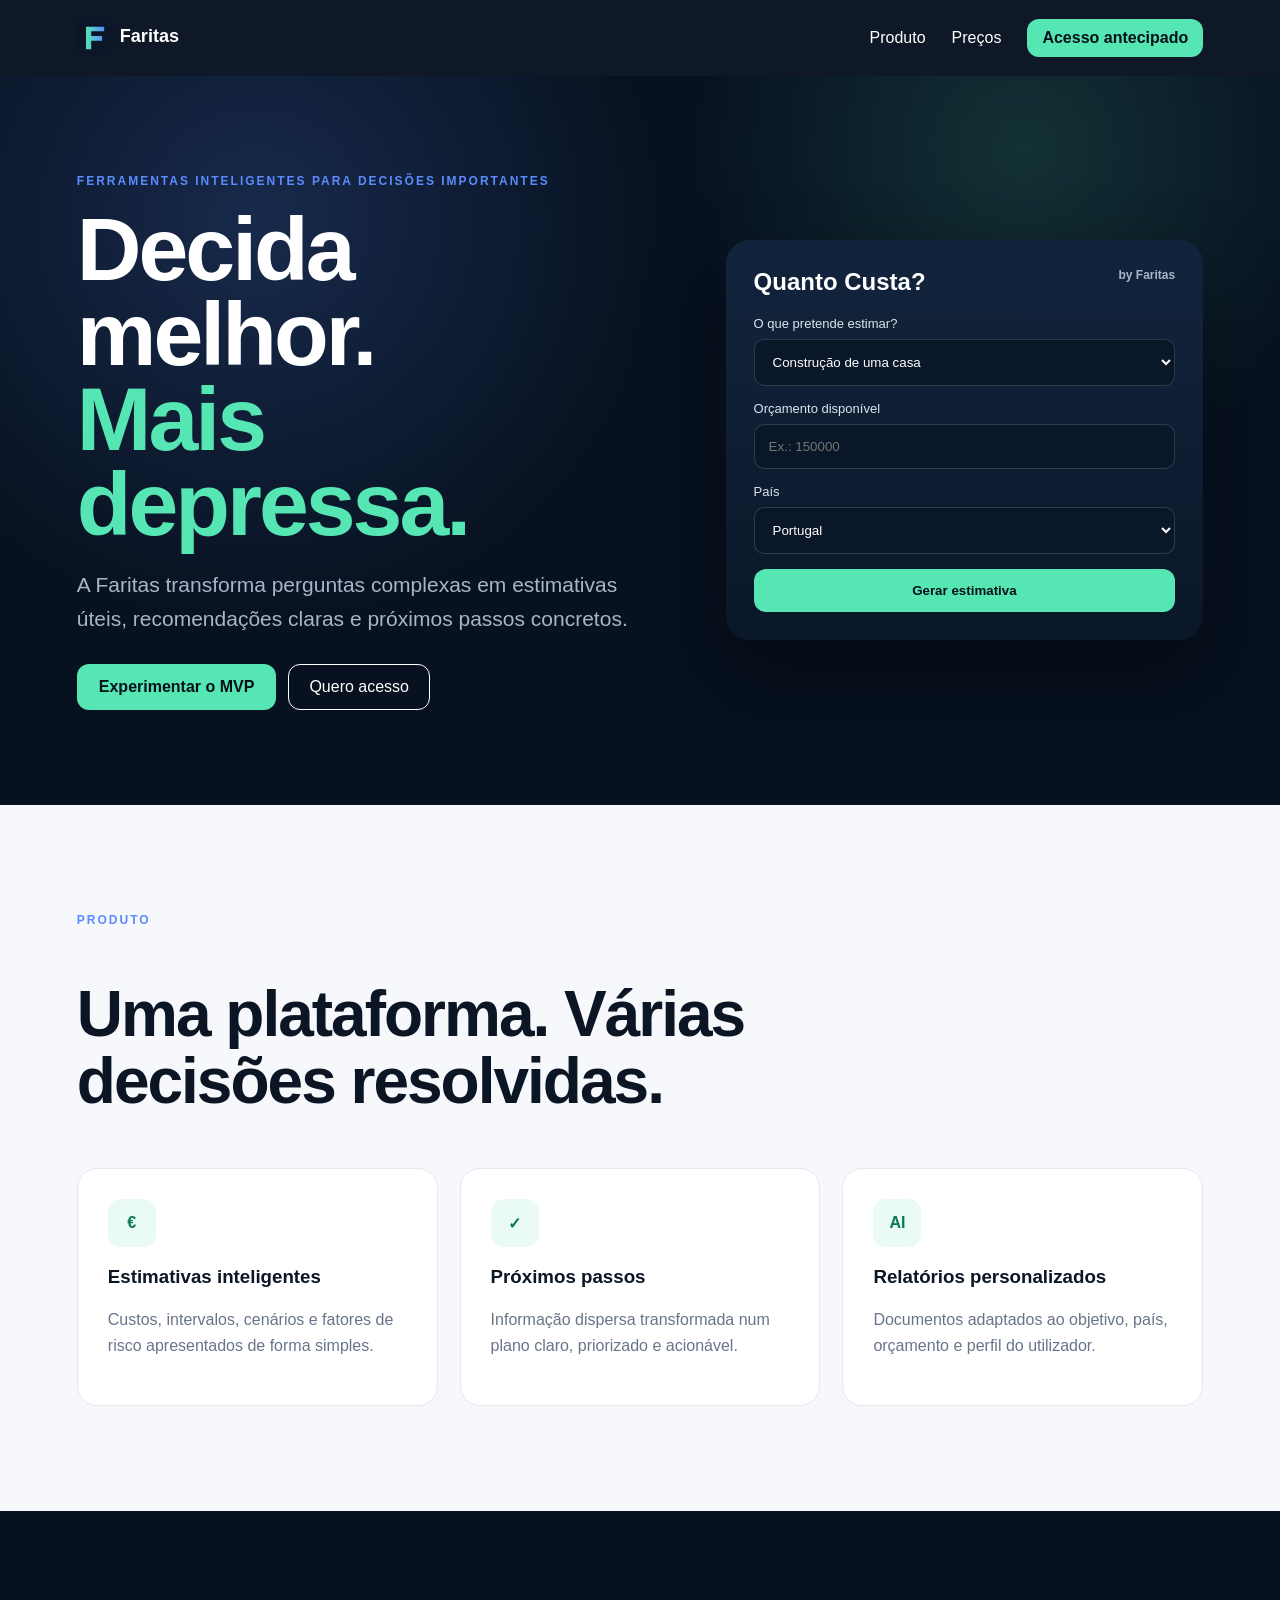
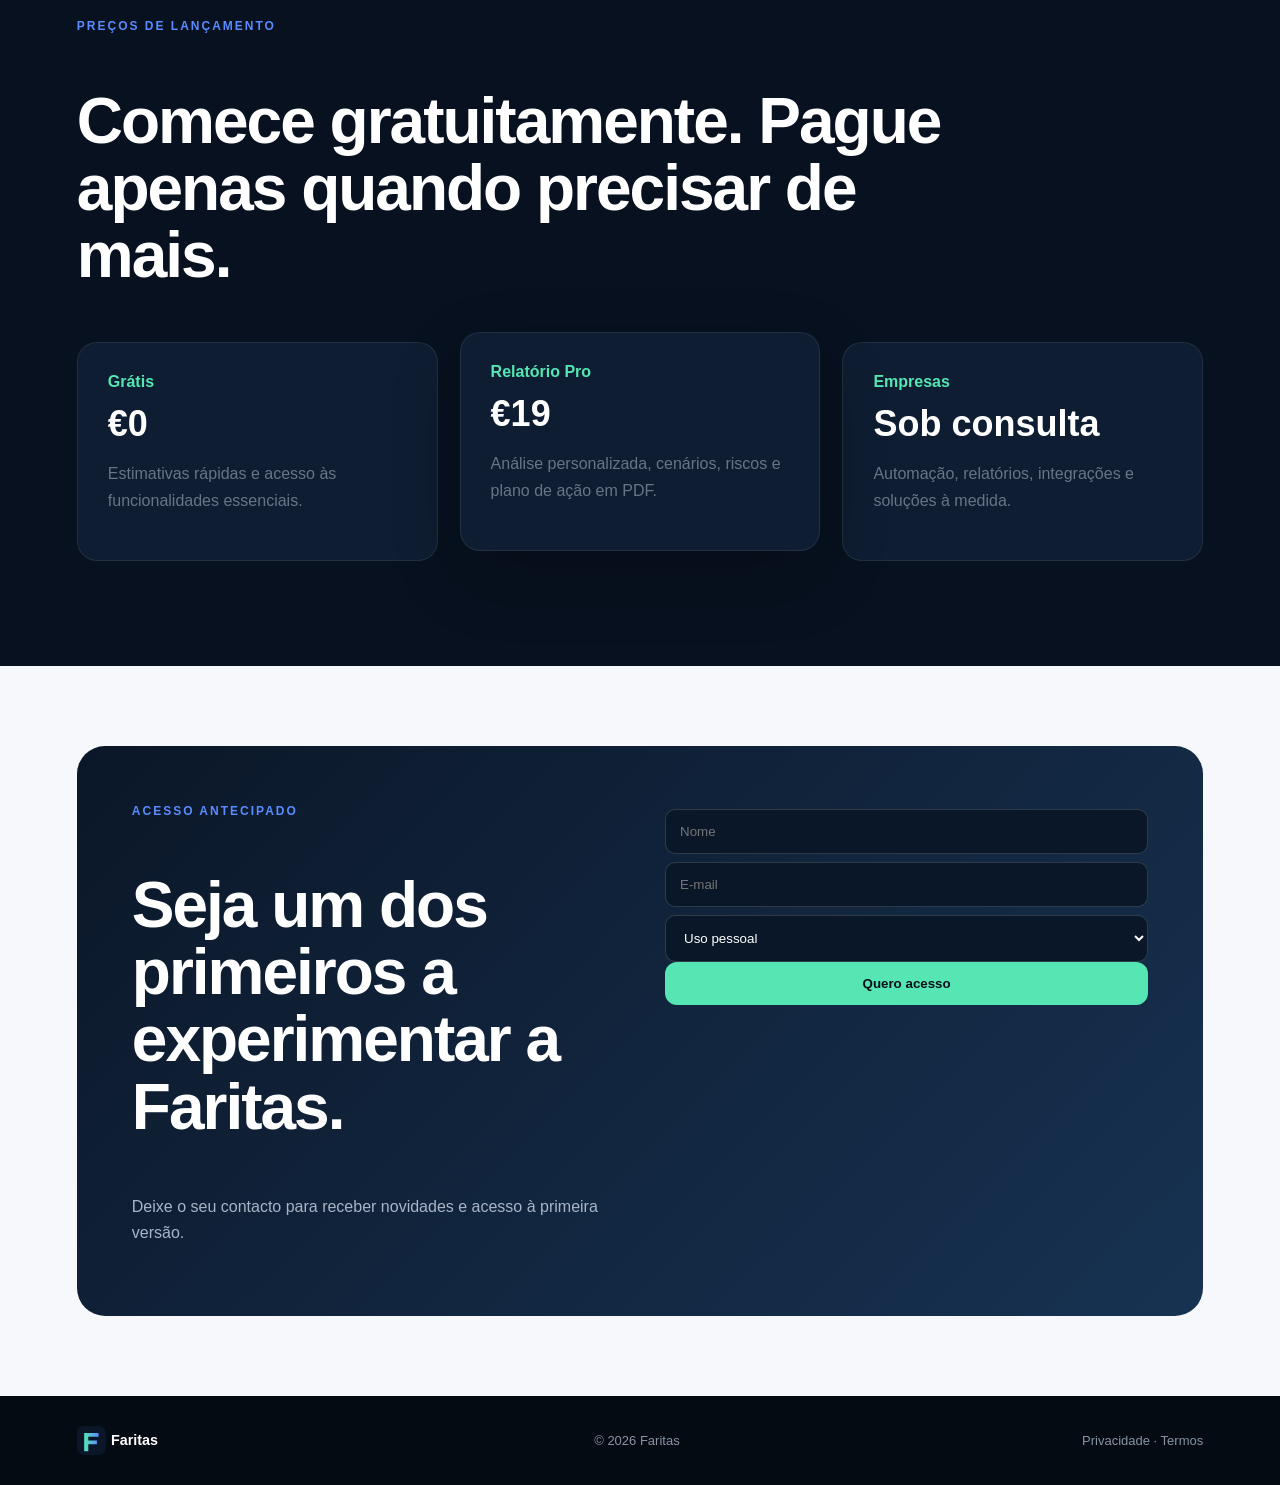
==== index.html @ 533950ec "Add files via upload" ====
<!DOCTYPE html>
<html lang="pt-PT">
<head>
<meta charset="UTF-8">
<meta name="viewport" content="width=device-width, initial-scale=1.0">
<title>Faritas — Inteligência para decisões melhores</title>
<meta name="description" content="A Faritas cria ferramentas inteligentes para ajudar pessoas e empresas a decidir melhor.">
<link rel="icon" href="favicon.svg" type="image/svg+xml">
<link rel="stylesheet" href="styles.css">
</head>
<body>
<header class="nav">
  <a href="#top"><img src="logo.svg" alt="Faritas" class="logo"></a>
  <nav><a href="#produto">Produto</a><a href="#precos">Preços</a><a class="btn small" href="#acesso">Acesso antecipado</a></nav>
</header>
<main id="top">
<section class="hero">
  <div>
    <span class="eyebrow">Ferramentas inteligentes para decisões importantes</span>
    <h1>Decida melhor.<br><em>Mais depressa.</em></h1>
    <p>A Faritas transforma perguntas complexas em estimativas úteis, recomendações claras e próximos passos concretos.</p>
    <div class="actions"><a class="btn" href="#simulador">Experimentar o MVP</a><a class="ghost" href="#acesso">Quero acesso</a></div>
  </div>
  <div class="card" id="simulador">
    <h2>Quanto Custa? <small>by Faritas</small></h2>
    <form id="estimateForm">
      <label>O que pretende estimar?
        <select id="category"><option value="casa">Construção de uma casa</option><option value="empresa">Lançamento de um negócio</option><option value="carro">Compra de um automóvel</option><option value="mudanca">Mudança para outro país</option></select>
      </label>
      <label>Orçamento disponível
        <input id="budget" type="number" min="0" step="100" placeholder="Ex.: 150000" required>
      </label>
      <label>País
        <select id="country"><option value="PT">Portugal</option><option value="AO">Angola</option><option value="BR">Brasil</option></select>
      </label>
      <button class="btn full" type="submit">Gerar estimativa</button>
    </form>
    <div id="result" class="result hidden"></div>
  </div>
</section>

<section id="produto" class="section">
  <span class="eyebrow">Produto</span>
  <h2>Uma plataforma. Várias decisões resolvidas.</h2>
  <div class="grid">
    <article><b>€</b><h3>Estimativas inteligentes</h3><p>Custos, intervalos, cenários e fatores de risco apresentados de forma simples.</p></article>
    <article><b>✓</b><h3>Próximos passos</h3><p>Informação dispersa transformada num plano claro, priorizado e acionável.</p></article>
    <article><b>AI</b><h3>Relatórios personalizados</h3><p>Documentos adaptados ao objetivo, país, orçamento e perfil do utilizador.</p></article>
  </div>
</section>

<section id="precos" class="section dark">
  <span class="eyebrow">Preços de lançamento</span>
  <h2>Comece gratuitamente. Pague apenas quando precisar de mais.</h2>
  <div class="grid pricing">
    <article><span>Grátis</span><h3>€0</h3><p>Estimativas rápidas e acesso às funcionalidades essenciais.</p></article>
    <article class="featured"><span>Relatório Pro</span><h3>€19</h3><p>Análise personalizada, cenários, riscos e plano de ação em PDF.</p></article>
    <article><span>Empresas</span><h3>Sob consulta</h3><p>Automação, relatórios, integrações e soluções à medida.</p></article>
  </div>
</section>

<section id="acesso" class="cta">
  <div><span class="eyebrow">Acesso antecipado</span><h2>Seja um dos primeiros a experimentar a Faritas.</h2><p>Deixe o seu contacto para receber novidades e acesso à primeira versão.</p></div>
  <form id="leadForm">
    <input id="name" type="text" placeholder="Nome" required>
    <input id="email" type="email" placeholder="E-mail" required>
    <select id="interest"><option value="pessoal">Uso pessoal</option><option value="empresa">Empresa</option><option value="parceria">Parceria</option></select>
    <button class="btn full" type="submit">Quero acesso</button>
    <small id="leadMessage"></small>
  </form>
</section>
</main>
<footer><img src="logo.svg" alt="Faritas"><span>© 2026 Faritas</span><div><a href="privacidade.html">Privacidade</a> · <a href="termos.html">Termos</a></div></footer>
<script src="app.js"></script>
</body>
</html>
---- styles.css ----
:root{--bg:#07111f;--card:#102036;--text:#f7f9fc;--muted:#a9b5c7;--accent:#55e6b4;--blue:#5a8cff}
*{box-sizing:border-box}html{scroll-behavior:smooth}body{margin:0;font-family:Arial,Helvetica,sans-serif;background:#f6f8fb;color:#0b1524}a{text-decoration:none;color:inherit}
.nav{height:76px;padding:0 6vw;display:flex;align-items:center;justify-content:space-between;background:rgba(7,17,31,.97);position:sticky;top:0;z-index:10}.logo{width:145px}.nav nav{display:flex;gap:26px;align-items:center;color:white}
.btn{display:inline-flex;justify-content:center;align-items:center;background:var(--accent);color:#061018;padding:14px 22px;border-radius:12px;font-weight:700;border:0;cursor:pointer}.small{padding:10px 15px}.full{width:100%}.ghost{display:inline-flex;padding:13px 20px;border:1px solid #fff;border-radius:12px}.actions{display:flex;gap:12px;margin-top:28px}
.hero{min-height:700px;padding:95px 6vw;background:radial-gradient(circle at 20% 20%,rgba(90,140,255,.2),transparent 35%),radial-gradient(circle at 80% 10%,rgba(85,230,180,.15),transparent 28%),var(--bg);color:white;display:grid;grid-template-columns:1.1fr .9fr;gap:65px;align-items:center}.hero h1{font-size:clamp(52px,7vw,92px);line-height:.95;margin:18px 0;letter-spacing:-3px}.hero h1 em{font-style:normal;color:var(--accent)}.hero p{font-size:21px;line-height:1.6;color:var(--muted);max-width:670px}.eyebrow{text-transform:uppercase;letter-spacing:2px;color:var(--blue);font-size:12px;font-weight:700}
.card{background:linear-gradient(180deg,#12243d,#0a1728);padding:28px;border-radius:24px;box-shadow:0 35px 80px rgba(0,0,0,.35)}.card h2{margin-top:0}.card small{float:right;color:var(--muted);font-size:12px}label{display:block;margin:15px 0;color:#dce5ef;font-size:13px}input,select{width:100%;margin-top:8px;padding:14px;border:1px solid rgba(255,255,255,.15);border-radius:10px;background:#0a1728;color:white}.result{margin-top:16px;padding:16px;border:1px solid rgba(85,230,180,.35);background:rgba(85,230,180,.08);border-radius:12px}.hidden{display:none}
.section{padding:105px 6vw}.section>h2,.cta h2{font-size:clamp(40px,5vw,65px);line-height:1.05;letter-spacing:-2px;max-width:900px}.grid{display:grid;grid-template-columns:repeat(3,1fr);gap:22px;margin-top:45px}.grid article{background:white;padding:30px;border-radius:20px;border:1px solid #e4e9f0}.grid article b{display:grid;place-items:center;width:48px;height:48px;border-radius:13px;background:#eafaf4;color:#08775a}.grid p{color:#687589;line-height:1.65}.dark{background:var(--bg);color:white}.dark .grid article{background:#0e1d31;border-color:rgba(255,255,255,.08)}.pricing article span{color:var(--accent);font-weight:700}.pricing h3{font-size:36px;margin:12px 0}.featured{transform:translateY(-10px);box-shadow:0 25px 70px rgba(0,0,0,.2)}
.cta{margin:80px 6vw;padding:55px;border-radius:28px;background:linear-gradient(135deg,#0b1728,#173252);color:white;display:grid;grid-template-columns:1fr 1fr;gap:50px}.cta p{color:var(--muted);line-height:1.6}.cta form small{display:block;margin-top:10px;color:var(--accent)}
footer{padding:30px 6vw;background:#050b13;color:#8794a6;display:flex;justify-content:space-between;align-items:center;font-size:13px}footer img{width:115px}
@media(max-width:850px){.nav nav a:not(.btn){display:none}.hero,.cta,.grid{grid-template-columns:1fr}.hero{padding-top:65px}.hero h1{letter-spacing:-2px}.featured{transform:none}.cta{padding:32px}footer{flex-direction:column}}
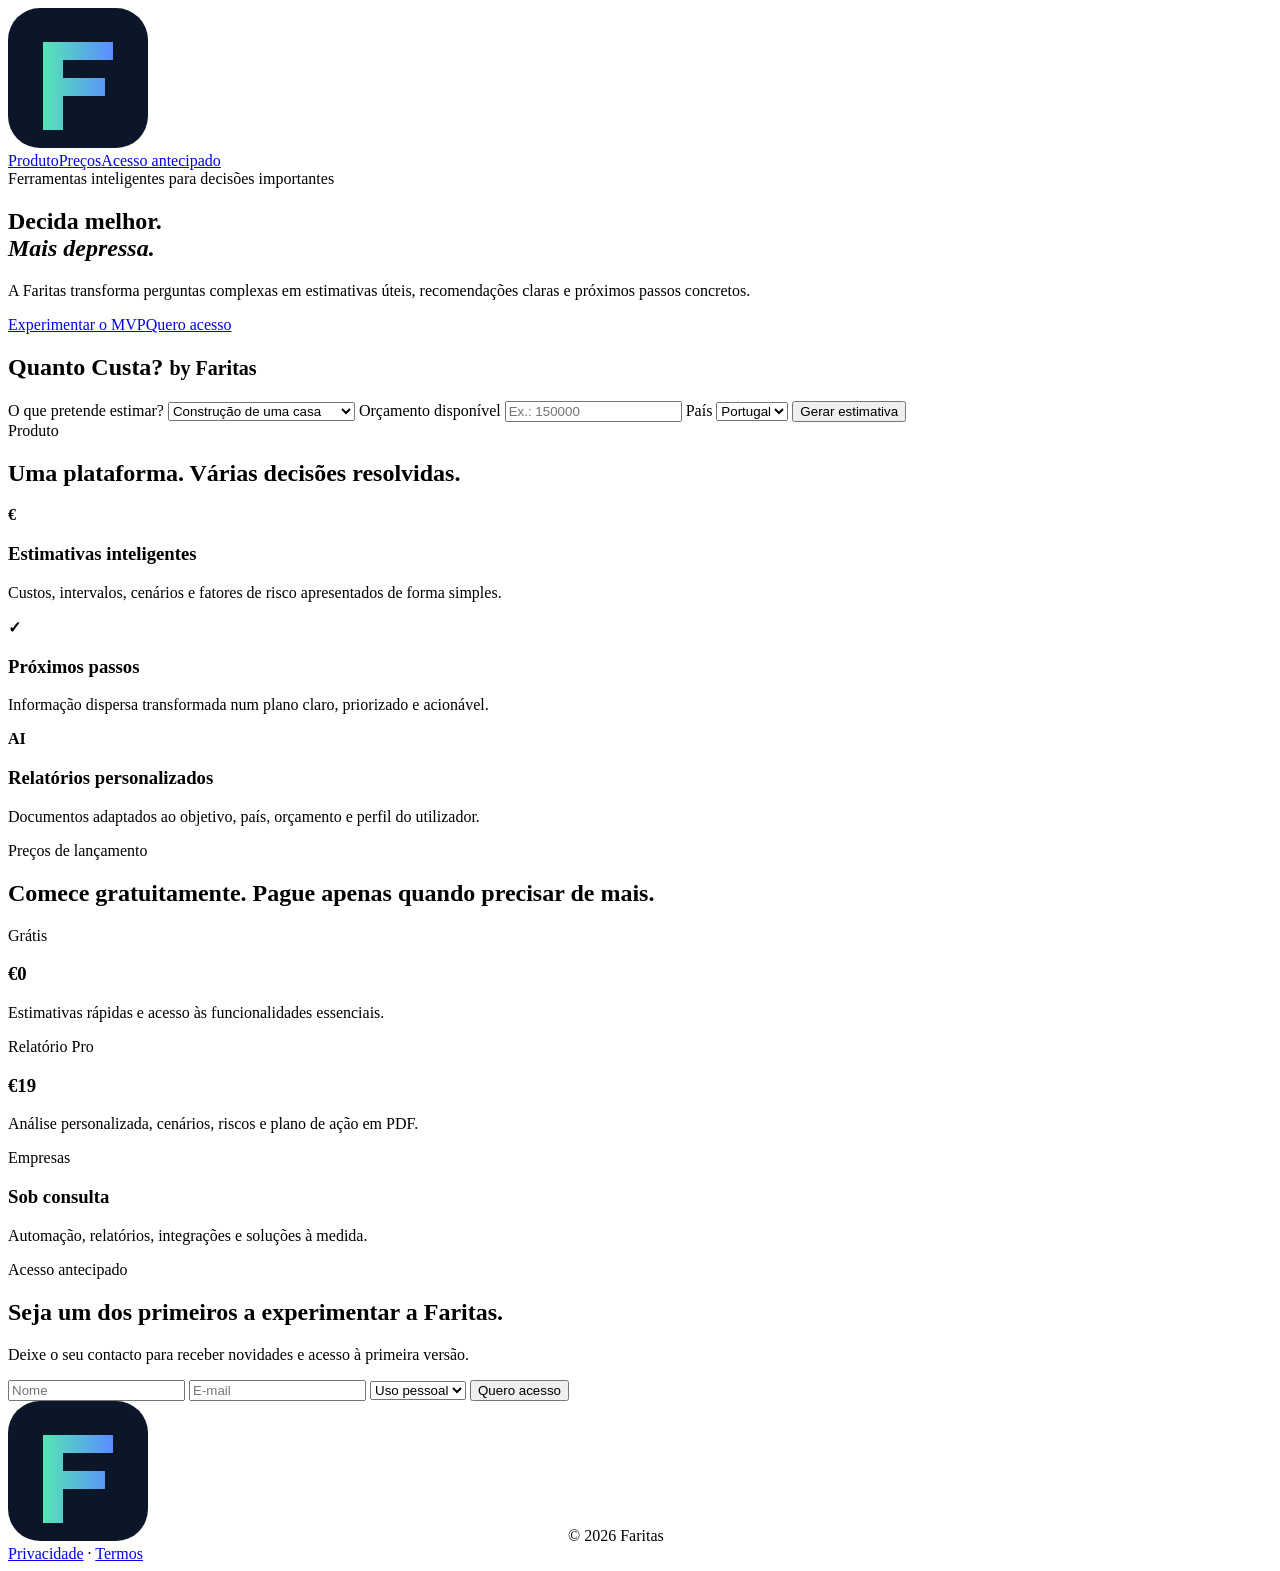
==== commit e9e9aca0: "Update stylesheet link from styles.css to estilos.css" ====
--- a/index.html
+++ b/index.html
@@ -6,7 +6,7 @@
 <title>Faritas — Inteligência para decisões melhores</title>
 <meta name="description" content="A Faritas cria ferramentas inteligentes para ajudar pessoas e empresas a decidir melhor.">
 <link rel="icon" href="favicon.svg" type="image/svg+xml">
-<link rel="stylesheet" href="styles.css">
+<link rel="stylesheet" href="estilos.css">
 </head>
 <body>
 <header class="nav">
@@ -73,4 +73,4 @@
 <footer><img src="logo.svg" alt="Faritas"><span>© 2026 Faritas</span><div><a href="privacidade.html">Privacidade</a> · <a href="termos.html">Termos</a></div></footer>
 <script src="app.js"></script>
 </body>
-</html>+</html>
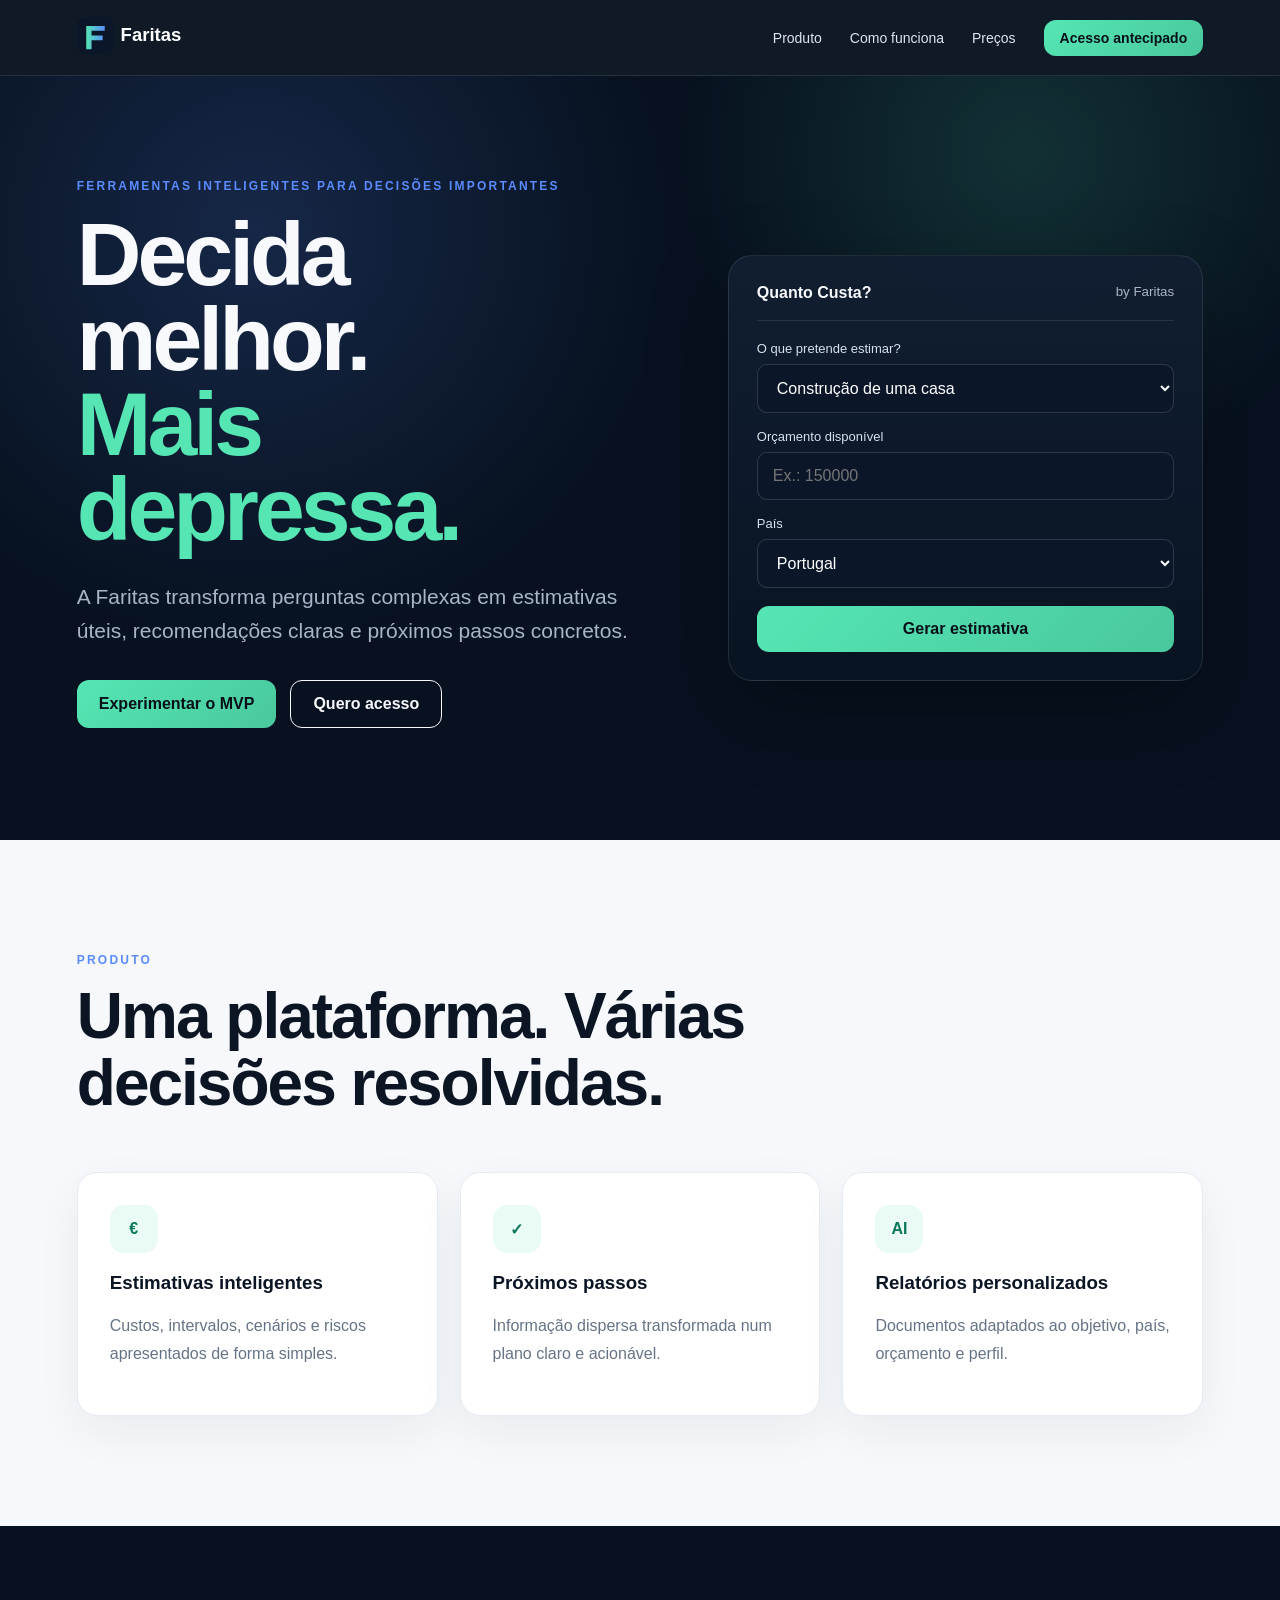
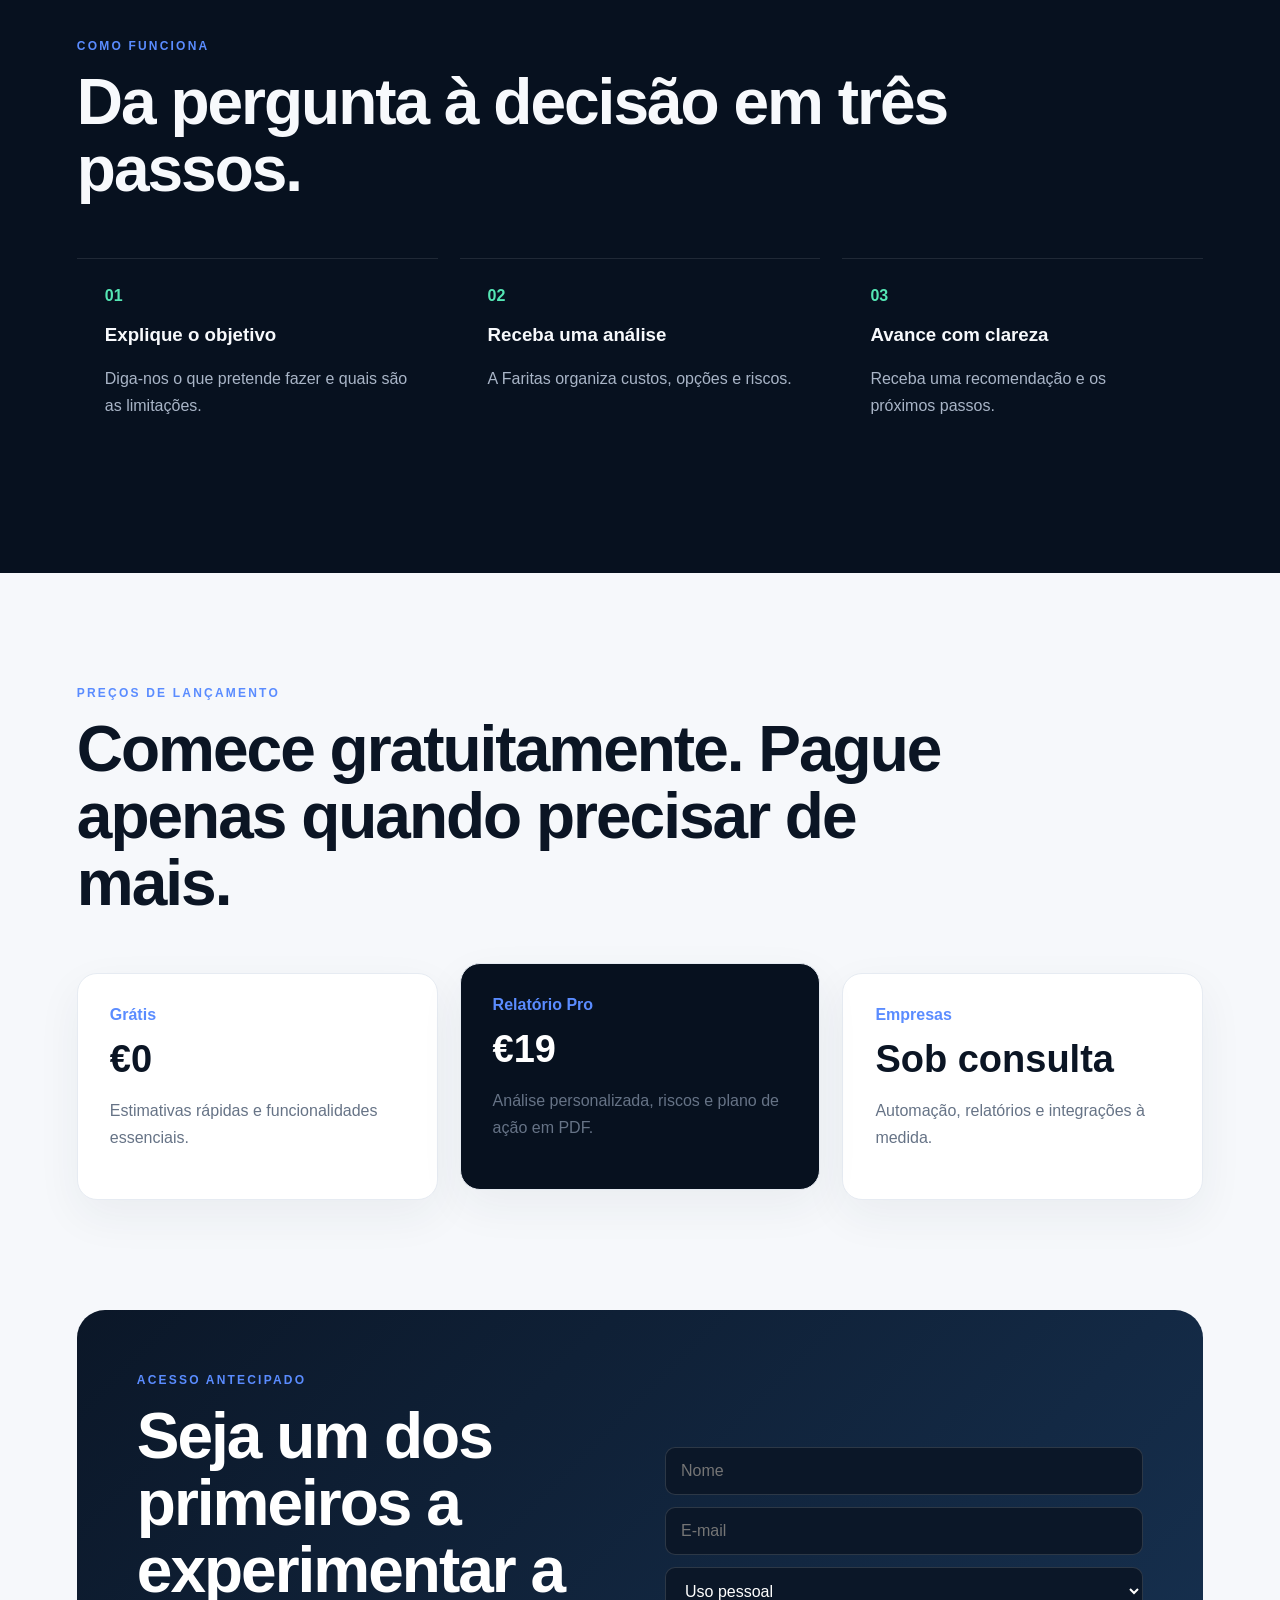
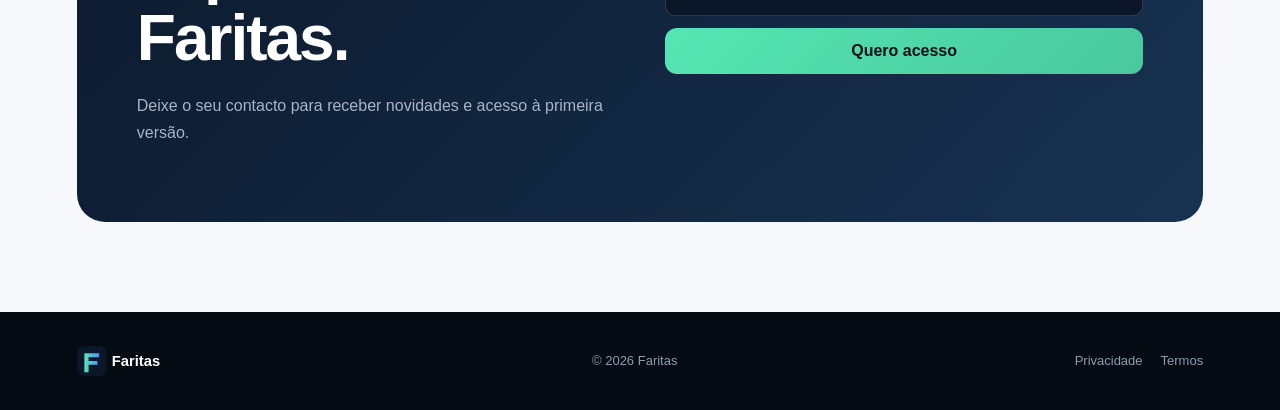
==== commit 5d53142b: "Add files via upload" ====
--- a/index.html
+++ b/index.html
@@ -1,76 +1,95 @@
 <!DOCTYPE html>
 <html lang="pt-PT">
 <head>
-<meta charset="UTF-8">
-<meta name="viewport" content="width=device-width, initial-scale=1.0">
-<title>Faritas — Inteligência para decisões melhores</title>
-<meta name="description" content="A Faritas cria ferramentas inteligentes para ajudar pessoas e empresas a decidir melhor.">
-<link rel="icon" href="favicon.svg" type="image/svg+xml">
-<link rel="stylesheet" href="estilos.css">
+  <meta charset="UTF-8">
+  <meta name="viewport" content="width=device-width, initial-scale=1.0">
+  <title>Faritas — Inteligência para decisões melhores</title>
+  <meta name="description" content="A Faritas cria ferramentas inteligentes para ajudar pessoas e empresas a decidir melhor.">
+  <link rel="icon" href="favicon.svg" type="image/svg+xml">
+  <link rel="stylesheet" href="styles.css">
 </head>
 <body>
-<header class="nav">
-  <a href="#top"><img src="logo.svg" alt="Faritas" class="logo"></a>
-  <nav><a href="#produto">Produto</a><a href="#precos">Preços</a><a class="btn small" href="#acesso">Acesso antecipado</a></nav>
-</header>
-<main id="top">
-<section class="hero">
-  <div>
-    <span class="eyebrow">Ferramentas inteligentes para decisões importantes</span>
-    <h1>Decida melhor.<br><em>Mais depressa.</em></h1>
-    <p>A Faritas transforma perguntas complexas em estimativas úteis, recomendações claras e próximos passos concretos.</p>
-    <div class="actions"><a class="btn" href="#simulador">Experimentar o MVP</a><a class="ghost" href="#acesso">Quero acesso</a></div>
-  </div>
-  <div class="card" id="simulador">
-    <h2>Quanto Custa? <small>by Faritas</small></h2>
-    <form id="estimateForm">
-      <label>O que pretende estimar?
-        <select id="category"><option value="casa">Construção de uma casa</option><option value="empresa">Lançamento de um negócio</option><option value="carro">Compra de um automóvel</option><option value="mudanca">Mudança para outro país</option></select>
-      </label>
-      <label>Orçamento disponível
-        <input id="budget" type="number" min="0" step="100" placeholder="Ex.: 150000" required>
-      </label>
-      <label>País
-        <select id="country"><option value="PT">Portugal</option><option value="AO">Angola</option><option value="BR">Brasil</option></select>
-      </label>
-      <button class="btn full" type="submit">Gerar estimativa</button>
-    </form>
-    <div id="result" class="result hidden"></div>
-  </div>
-</section>
-
-<section id="produto" class="section">
-  <span class="eyebrow">Produto</span>
-  <h2>Uma plataforma. Várias decisões resolvidas.</h2>
-  <div class="grid">
-    <article><b>€</b><h3>Estimativas inteligentes</h3><p>Custos, intervalos, cenários e fatores de risco apresentados de forma simples.</p></article>
-    <article><b>✓</b><h3>Próximos passos</h3><p>Informação dispersa transformada num plano claro, priorizado e acionável.</p></article>
-    <article><b>AI</b><h3>Relatórios personalizados</h3><p>Documentos adaptados ao objetivo, país, orçamento e perfil do utilizador.</p></article>
-  </div>
-</section>
-
-<section id="precos" class="section dark">
-  <span class="eyebrow">Preços de lançamento</span>
-  <h2>Comece gratuitamente. Pague apenas quando precisar de mais.</h2>
-  <div class="grid pricing">
-    <article><span>Grátis</span><h3>€0</h3><p>Estimativas rápidas e acesso às funcionalidades essenciais.</p></article>
-    <article class="featured"><span>Relatório Pro</span><h3>€19</h3><p>Análise personalizada, cenários, riscos e plano de ação em PDF.</p></article>
-    <article><span>Empresas</span><h3>Sob consulta</h3><p>Automação, relatórios, integrações e soluções à medida.</p></article>
-  </div>
-</section>
-
-<section id="acesso" class="cta">
-  <div><span class="eyebrow">Acesso antecipado</span><h2>Seja um dos primeiros a experimentar a Faritas.</h2><p>Deixe o seu contacto para receber novidades e acesso à primeira versão.</p></div>
-  <form id="leadForm">
-    <input id="name" type="text" placeholder="Nome" required>
-    <input id="email" type="email" placeholder="E-mail" required>
-    <select id="interest"><option value="pessoal">Uso pessoal</option><option value="empresa">Empresa</option><option value="parceria">Parceria</option></select>
-    <button class="btn full" type="submit">Quero acesso</button>
-    <small id="leadMessage"></small>
-  </form>
-</section>
-</main>
-<footer><img src="logo.svg" alt="Faritas"><span>© 2026 Faritas</span><div><a href="privacidade.html">Privacidade</a> · <a href="termos.html">Termos</a></div></footer>
-<script src="app.js"></script>
+  <header class="site-header">
+    <a href="#inicio" class="brand"><img src="logo.svg" alt="Faritas"></a>
+    <nav class="main-nav">
+      <a href="#produto">Produto</a>
+      <a href="#como-funciona">Como funciona</a>
+      <a href="#precos">Preços</a>
+      <a href="#acesso" class="button button-small">Acesso antecipado</a>
+    </nav>
+  </header>
+  <main id="inicio">
+    <section class="hero">
+      <div class="hero-copy">
+        <span class="eyebrow">Ferramentas inteligentes para decisões importantes</span>
+        <h1>Decida melhor.<span>Mais depressa.</span></h1>
+        <p>A Faritas transforma perguntas complexas em estimativas úteis, recomendações claras e próximos passos concretos.</p>
+        <div class="hero-actions">
+          <a href="#simulador" class="button">Experimentar o MVP</a>
+          <a href="#acesso" class="button button-secondary">Quero acesso</a>
+        </div>
+      </div>
+      <div class="simulator-card" id="simulador">
+        <div class="card-heading"><strong>Quanto Custa?</strong><small>by Faritas</small></div>
+        <form id="estimateForm">
+          <label for="category">O que pretende estimar?</label>
+          <select id="category">
+            <option value="casa">Construção de uma casa</option>
+            <option value="empresa">Lançamento de um negócio</option>
+            <option value="carro">Compra de um automóvel</option>
+            <option value="mudanca">Mudança para outro país</option>
+          </select>
+          <label for="budget">Orçamento disponível</label>
+          <input id="budget" type="number" min="0" step="100" placeholder="Ex.: 150000" required>
+          <label for="country">País</label>
+          <select id="country"><option value="PT">Portugal</option><option value="AO">Angola</option><option value="BR">Brasil</option></select>
+          <button type="submit" class="button button-full">Gerar estimativa</button>
+        </form>
+        <div id="result" class="result hidden"></div>
+      </div>
+    </section>
+    <section class="section" id="produto">
+      <span class="eyebrow">Produto</span>
+      <h2>Uma plataforma. Várias decisões resolvidas.</h2>
+      <div class="feature-grid">
+        <article><div class="feature-icon">€</div><h3>Estimativas inteligentes</h3><p>Custos, intervalos, cenários e riscos apresentados de forma simples.</p></article>
+        <article><div class="feature-icon">✓</div><h3>Próximos passos</h3><p>Informação dispersa transformada num plano claro e acionável.</p></article>
+        <article><div class="feature-icon">AI</div><h3>Relatórios personalizados</h3><p>Documentos adaptados ao objetivo, país, orçamento e perfil.</p></article>
+      </div>
+    </section>
+    <section class="section section-dark" id="como-funciona">
+      <span class="eyebrow">Como funciona</span>
+      <h2>Da pergunta à decisão em três passos.</h2>
+      <div class="steps-grid">
+        <article><span>01</span><h3>Explique o objetivo</h3><p>Diga-nos o que pretende fazer e quais são as limitações.</p></article>
+        <article><span>02</span><h3>Receba uma análise</h3><p>A Faritas organiza custos, opções e riscos.</p></article>
+        <article><span>03</span><h3>Avance com clareza</h3><p>Receba uma recomendação e os próximos passos.</p></article>
+      </div>
+    </section>
+    <section class="section" id="precos">
+      <span class="eyebrow">Preços de lançamento</span>
+      <h2>Comece gratuitamente. Pague apenas quando precisar de mais.</h2>
+      <div class="pricing-grid">
+        <article><span>Grátis</span><h3>€0</h3><p>Estimativas rápidas e funcionalidades essenciais.</p></article>
+        <article class="featured"><span>Relatório Pro</span><h3>€19</h3><p>Análise personalizada, riscos e plano de ação em PDF.</p></article>
+        <article><span>Empresas</span><h3>Sob consulta</h3><p>Automação, relatórios e integrações à medida.</p></article>
+      </div>
+    </section>
+    <section class="access-section" id="acesso">
+      <div><span class="eyebrow">Acesso antecipado</span><h2>Seja um dos primeiros a experimentar a Faritas.</h2><p>Deixe o seu contacto para receber novidades e acesso à primeira versão.</p></div>
+      <form id="leadForm" class="lead-form">
+        <input id="name" type="text" placeholder="Nome" required>
+        <input id="email" type="email" placeholder="E-mail" required>
+        <select id="interest"><option value="pessoal">Uso pessoal</option><option value="empresa">Empresa</option><option value="parceria">Parceria</option></select>
+        <button type="submit" class="button button-full">Quero acesso</button>
+        <small id="leadMessage"></small>
+      </form>
+    </section>
+  </main>
+  <footer class="site-footer">
+    <img src="logo.svg" alt="Faritas"><span>© 2026 Faritas</span>
+    <div><a href="privacidade.html">Privacidade</a><a href="termos.html">Termos</a></div>
+  </footer>
+  <script src="app.js"></script>
 </body>
-</html>
+</html>
--- a/styles.css
+++ b/styles.css
@@ -0,0 +1,11 @@
+:root{--bg:#07111f;--text:#f7f9fc;--muted:#a9b5c7;--accent:#55e6b4;--blue:#5a8cff;--ink:#0b1524;--line:rgba(255,255,255,.1)}
+*{box-sizing:border-box}html{scroll-behavior:smooth}body{margin:0;font-family:Arial,Helvetica,sans-serif;background:#f6f8fb;color:var(--ink)}a{text-decoration:none;color:inherit}button,input,select{font:inherit}
+.site-header{position:sticky;top:0;z-index:20;min-height:76px;padding:0 6vw;display:flex;align-items:center;justify-content:space-between;background:rgba(7,17,31,.96);border-bottom:1px solid var(--line)}.brand img{width:148px}.main-nav{display:flex;align-items:center;gap:28px;color:#dce4ef;font-size:14px}
+.button{display:inline-flex;align-items:center;justify-content:center;padding:14px 22px;border:0;border-radius:12px;background:linear-gradient(135deg,var(--accent),#49c89d);color:#061018;font-weight:800;cursor:pointer}.button-small{padding:10px 16px}.button-secondary{background:transparent;color:inherit;border:1px solid currentColor}.button-full{width:100%}
+.hero{min-height:720px;padding:100px 6vw 80px;display:grid;grid-template-columns:1.1fr .9fr;gap:70px;align-items:center;background:radial-gradient(circle at 20% 20%,rgba(90,140,255,.18),transparent 35%),radial-gradient(circle at 80% 10%,rgba(85,230,180,.15),transparent 28%),var(--bg);color:var(--text)}.eyebrow{color:var(--blue);font-size:12px;font-weight:800;letter-spacing:2.2px;text-transform:uppercase}.hero h1{margin:18px 0 28px;font-size:clamp(56px,7vw,94px);line-height:.95;letter-spacing:-4px}.hero h1 span{display:block;color:var(--accent)}.hero-copy p{max-width:680px;color:var(--muted);font-size:21px;line-height:1.6}.hero-actions{display:flex;gap:14px;margin:32px 0}
+.simulator-card{padding:28px;border:1px solid var(--line);border-radius:24px;background:linear-gradient(180deg,rgba(17,31,50,.98),rgba(9,20,35,.98));box-shadow:0 28px 80px rgba(0,0,0,.28)}.card-heading{display:flex;justify-content:space-between;padding-bottom:18px;margin-bottom:20px;border-bottom:1px solid var(--line)}.card-heading small{color:var(--muted)}.simulator-card label{display:block;margin:16px 0 8px;color:#d7e0eb;font-size:13px}.simulator-card input,.simulator-card select,.lead-form input,.lead-form select{width:100%;padding:14px 15px;border:1px solid rgba(255,255,255,.14);border-radius:10px;background:#0b1728;color:white}.simulator-card .button{margin-top:18px}.result{margin-top:18px;padding:18px;border:1px solid rgba(85,230,180,.28);border-radius:14px;background:rgba(85,230,180,.08);color:white}.hidden{display:none}
+.section{padding:110px 6vw}.section h2,.access-section h2{margin:15px 0 55px;font-size:clamp(42px,5vw,68px);line-height:1.05;letter-spacing:-2px;max-width:900px}.feature-grid,.pricing-grid,.steps-grid{display:grid;grid-template-columns:repeat(3,1fr);gap:22px}.feature-grid article,.pricing-grid article{padding:32px;border:1px solid #e6ebf2;border-radius:20px;background:white;box-shadow:0 16px 45px rgba(31,47,70,.06)}.feature-icon{width:48px;height:48px;display:grid;place-items:center;border-radius:14px;background:#eafaf4;color:#08775a;font-weight:900}.feature-grid p,.pricing-grid p,.steps-grid p{color:#667386;line-height:1.7}
+.section-dark{background:var(--bg);color:var(--text)}.steps-grid article{padding:28px;border-top:1px solid var(--line)}.steps-grid span{color:var(--accent);font-weight:900}.section-dark .steps-grid p{color:var(--muted)}.pricing-grid article>span{color:var(--blue);font-weight:800}.pricing-grid h3{font-size:38px;margin:14px 0}.pricing-grid .featured{color:white;background:var(--bg);transform:translateY(-10px)}
+.access-section{margin:0 6vw 90px;padding:60px;display:grid;grid-template-columns:1fr 1fr;gap:50px;align-items:center;border-radius:28px;background:linear-gradient(135deg,#0b1728,#173252);color:white}.access-section h2{margin-bottom:20px}.access-section p{color:var(--muted);line-height:1.7}.lead-form{display:grid;gap:12px}.lead-form small{color:var(--accent)}
+.site-footer{padding:34px 6vw;display:flex;justify-content:space-between;align-items:center;gap:30px;background:#050b13;color:#8d9bb0;font-size:13px}.site-footer img{width:118px}.site-footer div{display:flex;gap:18px}
+@media(max-width:900px){.main-nav a:not(.button){display:none}.hero,.feature-grid,.pricing-grid,.steps-grid,.access-section{grid-template-columns:1fr}.hero{padding-top:70px}.hero h1{letter-spacing:-2px}.pricing-grid .featured{transform:none}.access-section{padding:34px}}@media(max-width:620px){.hero-actions{flex-direction:column}.site-footer{flex-direction:column;text-align:center}}
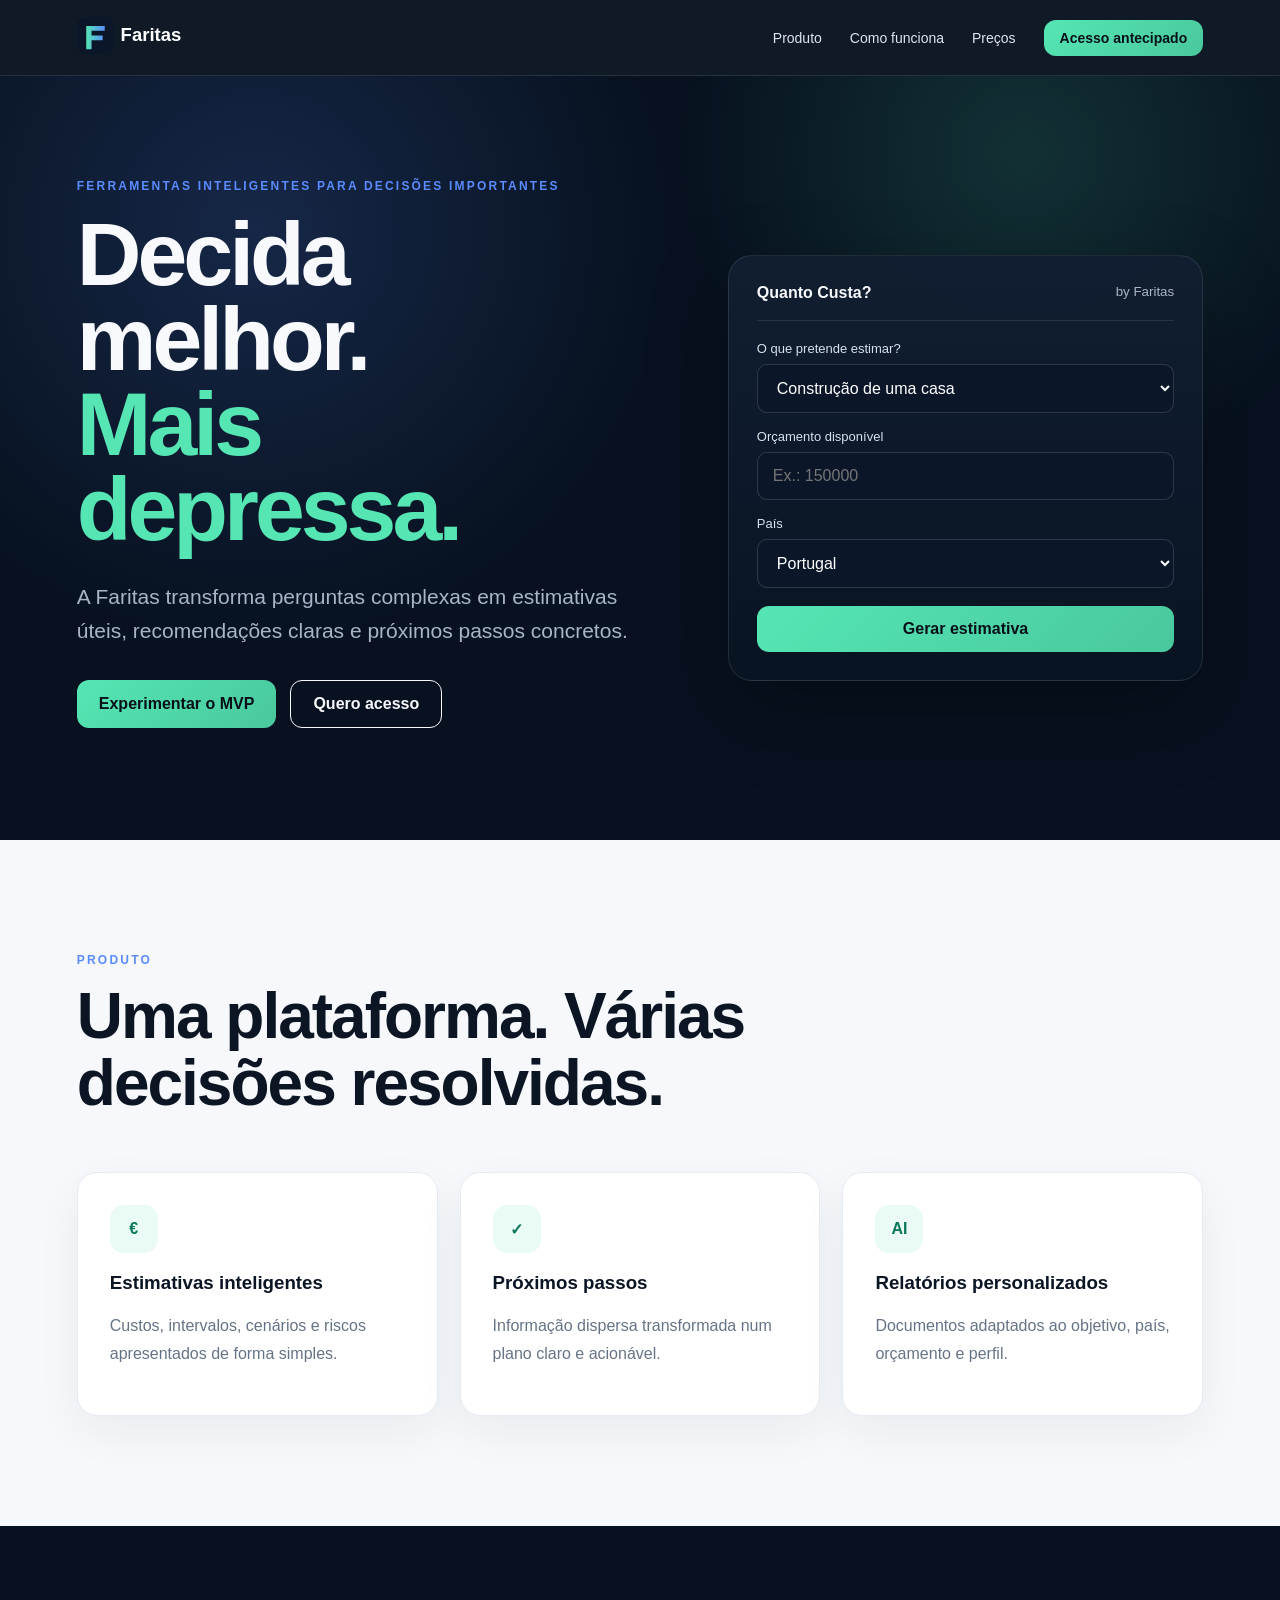
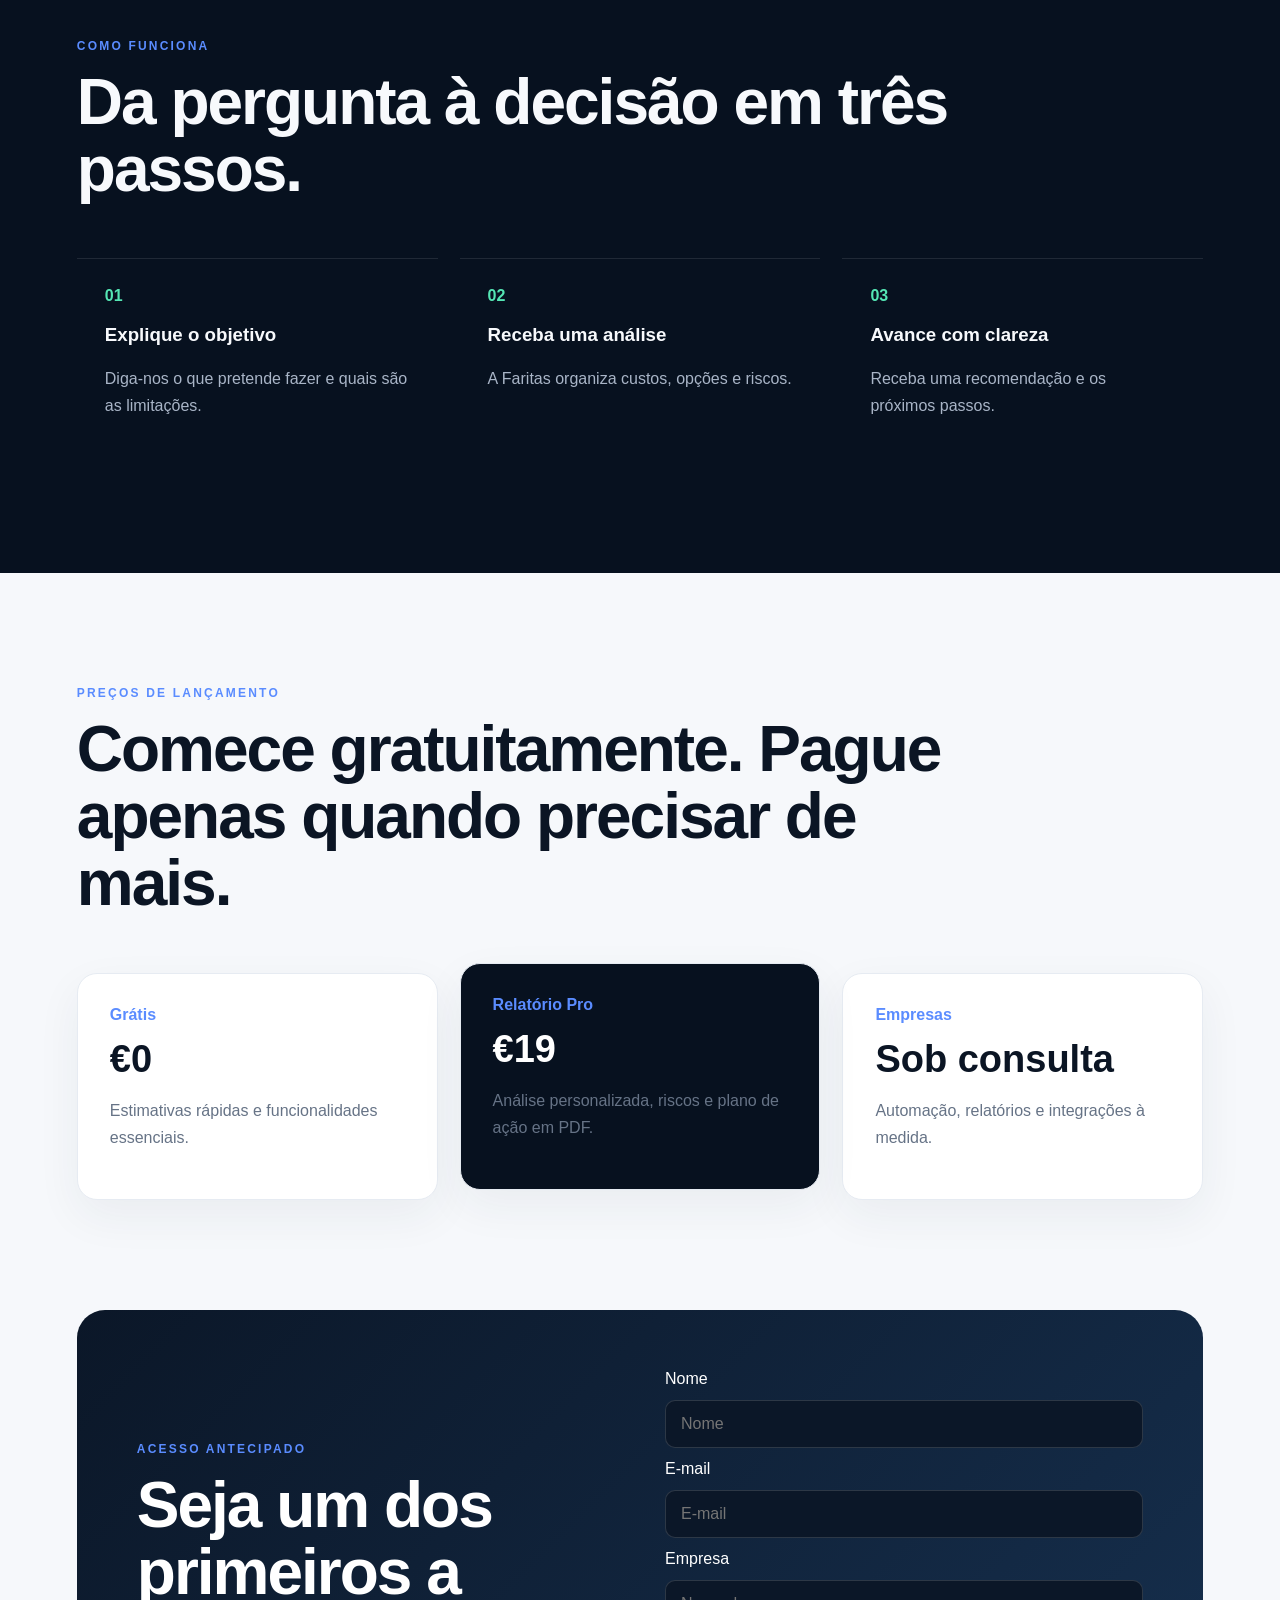
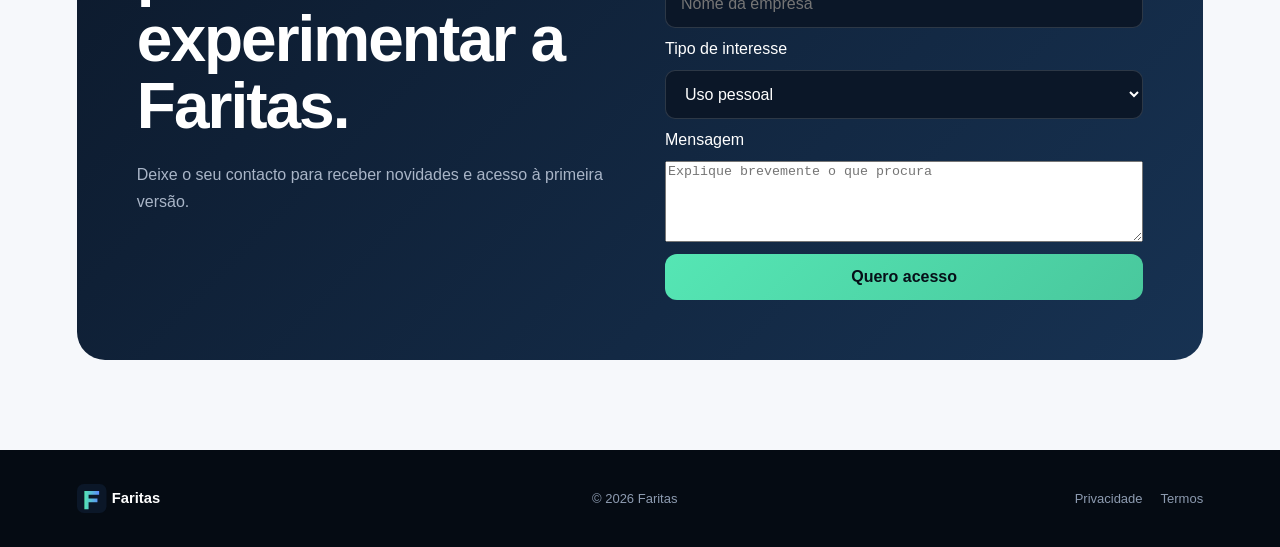
==== commit 1b6e9922: "Refactor HTML structure and improve formatting" ====
--- a/index.html
+++ b/index.html
@@ -2,94 +2,528 @@
 <html lang="pt-PT">
 <head>
   <meta charset="UTF-8">
-  <meta name="viewport" content="width=device-width, initial-scale=1.0">
+
+  <meta
+    name="viewport"
+    content="width=device-width, initial-scale=1.0"
+  >
+
   <title>Faritas — Inteligência para decisões melhores</title>
-  <meta name="description" content="A Faritas cria ferramentas inteligentes para ajudar pessoas e empresas a decidir melhor.">
-  <link rel="icon" href="favicon.svg" type="image/svg+xml">
-  <link rel="stylesheet" href="styles.css">
+
+  <meta
+    name="description"
+    content="A Faritas cria ferramentas inteligentes para ajudar pessoas e empresas a decidir melhor."
+  >
+
+  <link
+    rel="icon"
+    href="favicon.svg"
+    type="image/svg+xml"
+  >
+
+  <link
+    rel="stylesheet"
+    href="styles.css"
+  >
 </head>
+
 <body>
+
   <header class="site-header">
-    <a href="#inicio" class="brand"><img src="logo.svg" alt="Faritas"></a>
+
+    <a href="#inicio" class="brand">
+      <img src="logo.svg" alt="Faritas">
+    </a>
+
     <nav class="main-nav">
       <a href="#produto">Produto</a>
       <a href="#como-funciona">Como funciona</a>
       <a href="#precos">Preços</a>
-      <a href="#acesso" class="button button-small">Acesso antecipado</a>
+
+      <a
+        href="#acesso"
+        class="button button-small"
+      >
+        Acesso antecipado
+      </a>
     </nav>
+
   </header>
+
   <main id="inicio">
+
     <section class="hero">
+
       <div class="hero-copy">
-        <span class="eyebrow">Ferramentas inteligentes para decisões importantes</span>
-        <h1>Decida melhor.<span>Mais depressa.</span></h1>
-        <p>A Faritas transforma perguntas complexas em estimativas úteis, recomendações claras e próximos passos concretos.</p>
+
+        <span class="eyebrow">
+          Ferramentas inteligentes para decisões importantes
+        </span>
+
+        <h1>
+          Decida melhor.
+          <span>Mais depressa.</span>
+        </h1>
+
+        <p>
+          A Faritas transforma perguntas complexas em estimativas úteis,
+          recomendações claras e próximos passos concretos.
+        </p>
+
         <div class="hero-actions">
-          <a href="#simulador" class="button">Experimentar o MVP</a>
-          <a href="#acesso" class="button button-secondary">Quero acesso</a>
+
+          <a
+            href="#simulador"
+            class="button"
+          >
+            Experimentar o MVP
+          </a>
+
+          <a
+            href="#acesso"
+            class="button button-secondary"
+          >
+            Quero acesso
+          </a>
+
         </div>
+
       </div>
-      <div class="simulator-card" id="simulador">
-        <div class="card-heading"><strong>Quanto Custa?</strong><small>by Faritas</small></div>
+
+      <div
+        class="simulator-card"
+        id="simulador"
+      >
+
+        <div class="card-heading">
+          <strong>Quanto Custa?</strong>
+          <small>by Faritas</small>
+        </div>
+
         <form id="estimateForm">
-          <label for="category">O que pretende estimar?</label>
-          <select id="category">
-            <option value="casa">Construção de uma casa</option>
-            <option value="empresa">Lançamento de um negócio</option>
-            <option value="carro">Compra de um automóvel</option>
-            <option value="mudanca">Mudança para outro país</option>
+
+          <label for="category">
+            O que pretende estimar?
+          </label>
+
+          <select
+            id="category"
+            name="category"
+            required
+          >
+            <option value="casa">
+              Construção de uma casa
+            </option>
+
+            <option value="empresa">
+              Lançamento de um negócio
+            </option>
+
+            <option value="carro">
+              Compra de um automóvel
+            </option>
+
+            <option value="mudanca">
+              Mudança para outro país
+            </option>
           </select>
-          <label for="budget">Orçamento disponível</label>
-          <input id="budget" type="number" min="0" step="100" placeholder="Ex.: 150000" required>
-          <label for="country">País</label>
-          <select id="country"><option value="PT">Portugal</option><option value="AO">Angola</option><option value="BR">Brasil</option></select>
-          <button type="submit" class="button button-full">Gerar estimativa</button>
+
+          <label for="budget">
+            Orçamento disponível
+          </label>
+
+          <input
+            id="budget"
+            name="budget"
+            type="number"
+            min="0"
+            step="100"
+            placeholder="Ex.: 150000"
+            required
+          >
+
+          <label for="country">
+            País
+          </label>
+
+          <select
+            id="country"
+            name="country"
+            required
+          >
+            <option value="PT">
+              Portugal
+            </option>
+
+            <option value="AO">
+              Angola
+            </option>
+
+            <option value="BR">
+              Brasil
+            </option>
+          </select>
+
+          <button
+            type="submit"
+            class="button button-full"
+          >
+            Gerar estimativa
+          </button>
+
         </form>
-        <div id="result" class="result hidden"></div>
+
+        <div
+          id="result"
+          class="result hidden"
+        ></div>
+
       </div>
+
     </section>
-    <section class="section" id="produto">
-      <span class="eyebrow">Produto</span>
-      <h2>Uma plataforma. Várias decisões resolvidas.</h2>
+
+    <section
+      class="section"
+      id="produto"
+    >
+
+      <span class="eyebrow">
+        Produto
+      </span>
+
+      <h2>
+        Uma plataforma. Várias decisões resolvidas.
+      </h2>
+
       <div class="feature-grid">
-        <article><div class="feature-icon">€</div><h3>Estimativas inteligentes</h3><p>Custos, intervalos, cenários e riscos apresentados de forma simples.</p></article>
-        <article><div class="feature-icon">✓</div><h3>Próximos passos</h3><p>Informação dispersa transformada num plano claro e acionável.</p></article>
-        <article><div class="feature-icon">AI</div><h3>Relatórios personalizados</h3><p>Documentos adaptados ao objetivo, país, orçamento e perfil.</p></article>
+
+        <article>
+
+          <div class="feature-icon">
+            €
+          </div>
+
+          <h3>
+            Estimativas inteligentes
+          </h3>
+
+          <p>
+            Custos, intervalos, cenários e riscos apresentados
+            de forma simples.
+          </p>
+
+        </article>
+
+        <article>
+
+          <div class="feature-icon">
+            ✓
+          </div>
+
+          <h3>
+            Próximos passos
+          </h3>
+
+          <p>
+            Informação dispersa transformada num plano claro
+            e acionável.
+          </p>
+
+        </article>
+
+        <article>
+
+          <div class="feature-icon">
+            AI
+          </div>
+
+          <h3>
+            Relatórios personalizados
+          </h3>
+
+          <p>
+            Documentos adaptados ao objetivo, país, orçamento
+            e perfil.
+          </p>
+
+        </article>
+
       </div>
+
     </section>
-    <section class="section section-dark" id="como-funciona">
-      <span class="eyebrow">Como funciona</span>
-      <h2>Da pergunta à decisão em três passos.</h2>
+
+    <section
+      class="section section-dark"
+      id="como-funciona"
+    >
+
+      <span class="eyebrow">
+        Como funciona
+      </span>
+
+      <h2>
+        Da pergunta à decisão em três passos.
+      </h2>
+
       <div class="steps-grid">
-        <article><span>01</span><h3>Explique o objetivo</h3><p>Diga-nos o que pretende fazer e quais são as limitações.</p></article>
-        <article><span>02</span><h3>Receba uma análise</h3><p>A Faritas organiza custos, opções e riscos.</p></article>
-        <article><span>03</span><h3>Avance com clareza</h3><p>Receba uma recomendação e os próximos passos.</p></article>
+
+        <article>
+
+          <span>01</span>
+
+          <h3>
+            Explique o objetivo
+          </h3>
+
+          <p>
+            Diga-nos o que pretende fazer e quais são
+            as limitações.
+          </p>
+
+        </article>
+
+        <article>
+
+          <span>02</span>
+
+          <h3>
+            Receba uma análise
+          </h3>
+
+          <p>
+            A Faritas organiza custos, opções e riscos.
+          </p>
+
+        </article>
+
+        <article>
+
+          <span>03</span>
+
+          <h3>
+            Avance com clareza
+          </h3>
+
+          <p>
+            Receba uma recomendação e os próximos passos.
+          </p>
+
+        </article>
+
       </div>
+
     </section>
-    <section class="section" id="precos">
-      <span class="eyebrow">Preços de lançamento</span>
-      <h2>Comece gratuitamente. Pague apenas quando precisar de mais.</h2>
+
+    <section
+      class="section"
+      id="precos"
+    >
+
+      <span class="eyebrow">
+        Preços de lançamento
+      </span>
+
+      <h2>
+        Comece gratuitamente. Pague apenas quando precisar de mais.
+      </h2>
+
       <div class="pricing-grid">
-        <article><span>Grátis</span><h3>€0</h3><p>Estimativas rápidas e funcionalidades essenciais.</p></article>
-        <article class="featured"><span>Relatório Pro</span><h3>€19</h3><p>Análise personalizada, riscos e plano de ação em PDF.</p></article>
-        <article><span>Empresas</span><h3>Sob consulta</h3><p>Automação, relatórios e integrações à medida.</p></article>
+
+        <article>
+
+          <span>
+            Grátis
+          </span>
+
+          <h3>
+            €0
+          </h3>
+
+          <p>
+            Estimativas rápidas e funcionalidades essenciais.
+          </p>
+
+        </article>
+
+        <article class="featured">
+
+          <span>
+            Relatório Pro
+          </span>
+
+          <h3>
+            €19
+          </h3>
+
+          <p>
+            Análise personalizada, riscos e plano de ação em PDF.
+          </p>
+
+        </article>
+
+        <article>
+
+          <span>
+            Empresas
+          </span>
+
+          <h3>
+            Sob consulta
+          </h3>
+
+          <p>
+            Automação, relatórios e integrações à medida.
+          </p>
+
+        </article>
+
       </div>
+
     </section>
-    <section class="access-section" id="acesso">
-      <div><span class="eyebrow">Acesso antecipado</span><h2>Seja um dos primeiros a experimentar a Faritas.</h2><p>Deixe o seu contacto para receber novidades e acesso à primeira versão.</p></div>
-      <form id="leadForm" class="lead-form">
-        <input id="name" type="text" placeholder="Nome" required>
-        <input id="email" type="email" placeholder="E-mail" required>
-        <select id="interest"><option value="pessoal">Uso pessoal</option><option value="empresa">Empresa</option><option value="parceria">Parceria</option></select>
-        <button type="submit" class="button button-full">Quero acesso</button>
-        <small id="leadMessage"></small>
+
+    <section
+      class="access-section"
+      id="acesso"
+    >
+
+      <div>
+
+        <span class="eyebrow">
+          Acesso antecipado
+        </span>
+
+        <h2>
+          Seja um dos primeiros a experimentar a Faritas.
+        </h2>
+
+        <p>
+          Deixe o seu contacto para receber novidades
+          e acesso à primeira versão.
+        </p>
+
+      </div>
+
+      <form
+        id="leadForm"
+        class="lead-form"
+        action="https://formspree.io/f/mkodawvv"
+        method="POST"
+        accept-charset="UTF-8"
+      >
+
+        <input
+          type="hidden"
+          name="_subject"
+          value="Novo pedido de acesso através do site Faritas"
+        >
+
+        <label for="name">
+          Nome
+        </label>
+
+        <input
+          id="name"
+          name="nome"
+          type="text"
+          placeholder="Nome"
+          autocomplete="name"
+          required
+        >
+
+        <label for="email">
+          E-mail
+        </label>
+
+        <input
+          id="email"
+          name="email"
+          type="email"
+          placeholder="E-mail"
+          autocomplete="email"
+          required
+        >
+
+        <label for="company">
+          Empresa
+        </label>
+
+        <input
+          id="company"
+          name="empresa"
+          type="text"
+          placeholder="Nome da empresa"
+          autocomplete="organization"
+        >
+
+        <label for="interest">
+          Tipo de interesse
+        </label>
+
+        <select
+          id="interest"
+          name="interesse"
+          required
+        >
+          <option value="Uso pessoal">
+            Uso pessoal
+          </option>
+
+          <option value="Empresa">
+            Empresa
+          </option>
+
+          <option value="Parceria">
+            Parceria
+          </option>
+        </select>
+
+        <label for="message">
+          Mensagem
+        </label>
+
+        <textarea
+          id="message"
+          name="mensagem"
+          rows="5"
+          placeholder="Explique brevemente o que procura"
+        ></textarea>
+        <button
+          type="submit"
+          class="button button-full"
+        >
+          Quero acesso
+        </button>
+
       </form>
+
     </section>
+
   </main>
+
   <footer class="site-footer">
-    <img src="logo.svg" alt="Faritas"><span>© 2026 Faritas</span>
-    <div><a href="privacidade.html">Privacidade</a><a href="termos.html">Termos</a></div>
+
+    <img
+      src="logo.svg"
+      alt="Faritas"
+    >
+
+    <span>
+      © 2026 Faritas
+    </span>
+
+    <div>
+      <a href="privacidade.html">
+        Privacidade
+      </a>
+
+      <a href="termos.html">
+        Termos
+      </a>
+    </div>
+
   </footer>
+
   <script src="app.js"></script>
+
 </body>
-</html>+</html>
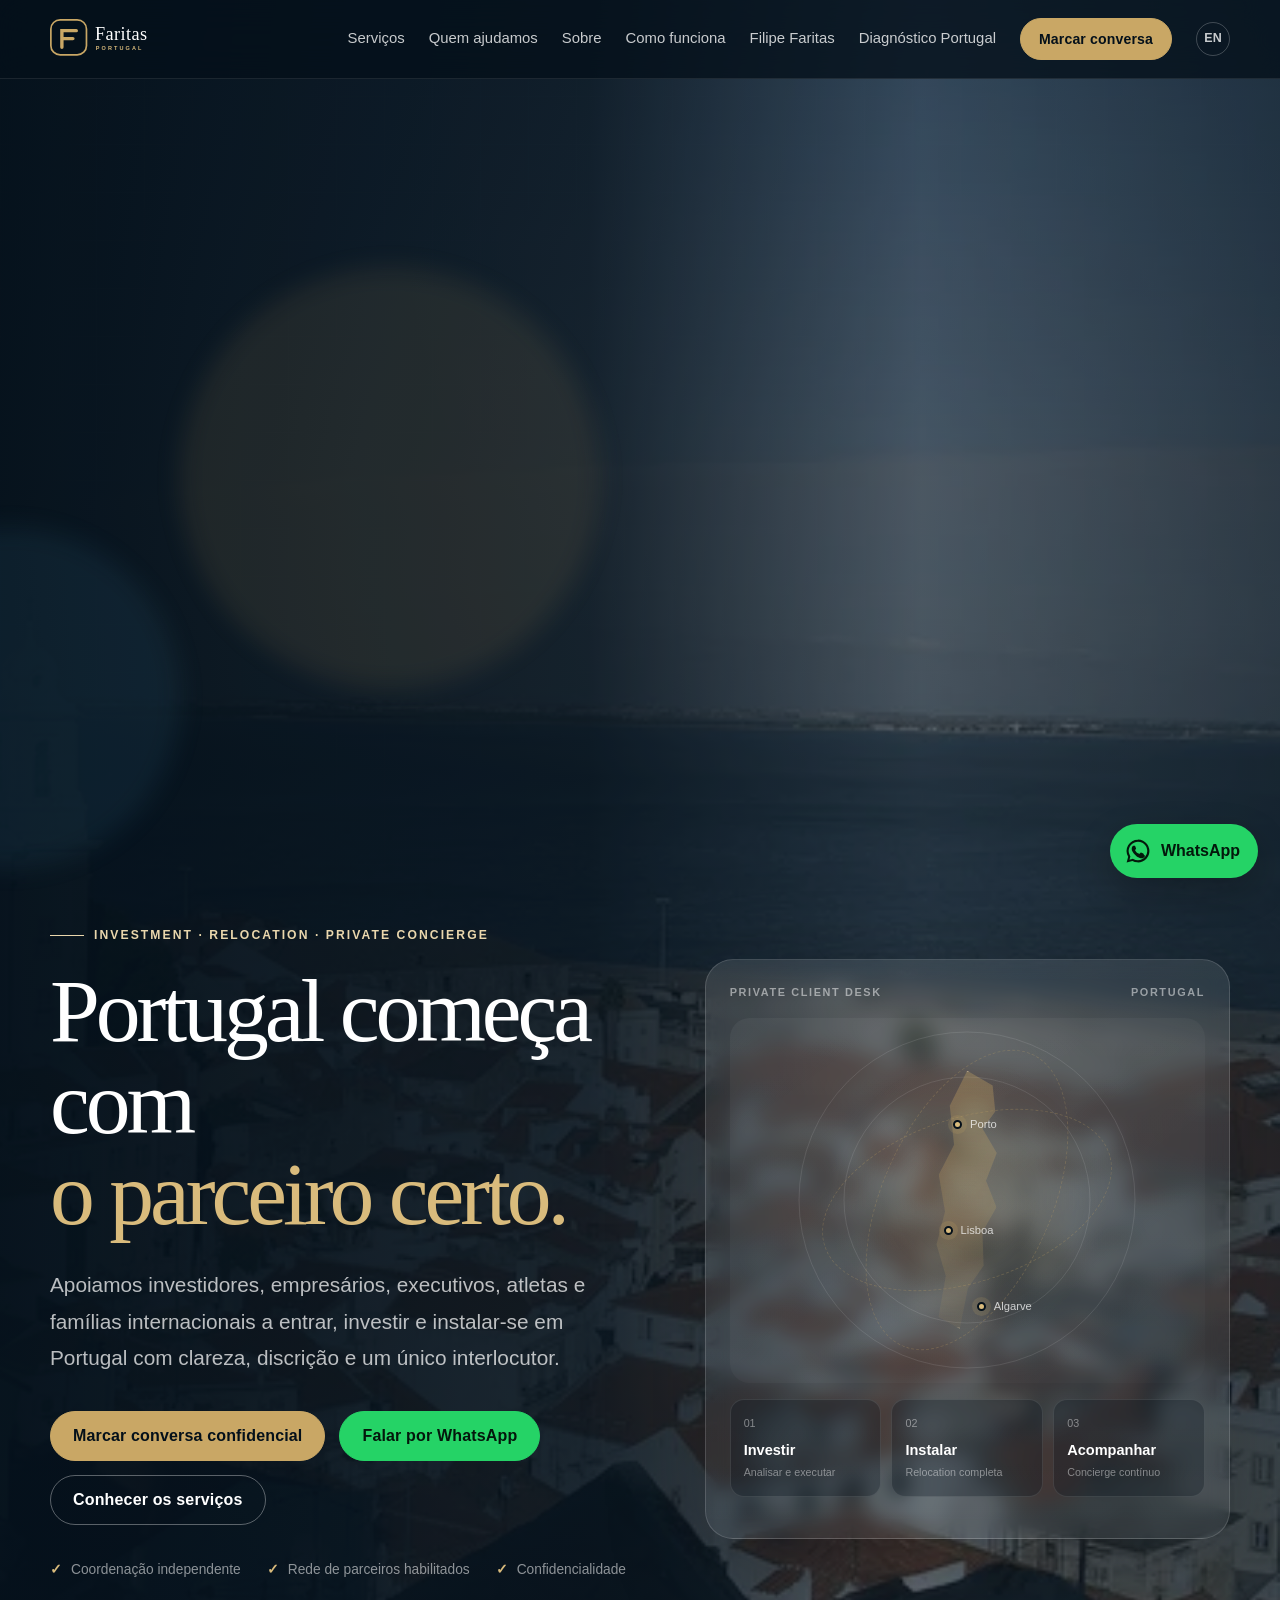
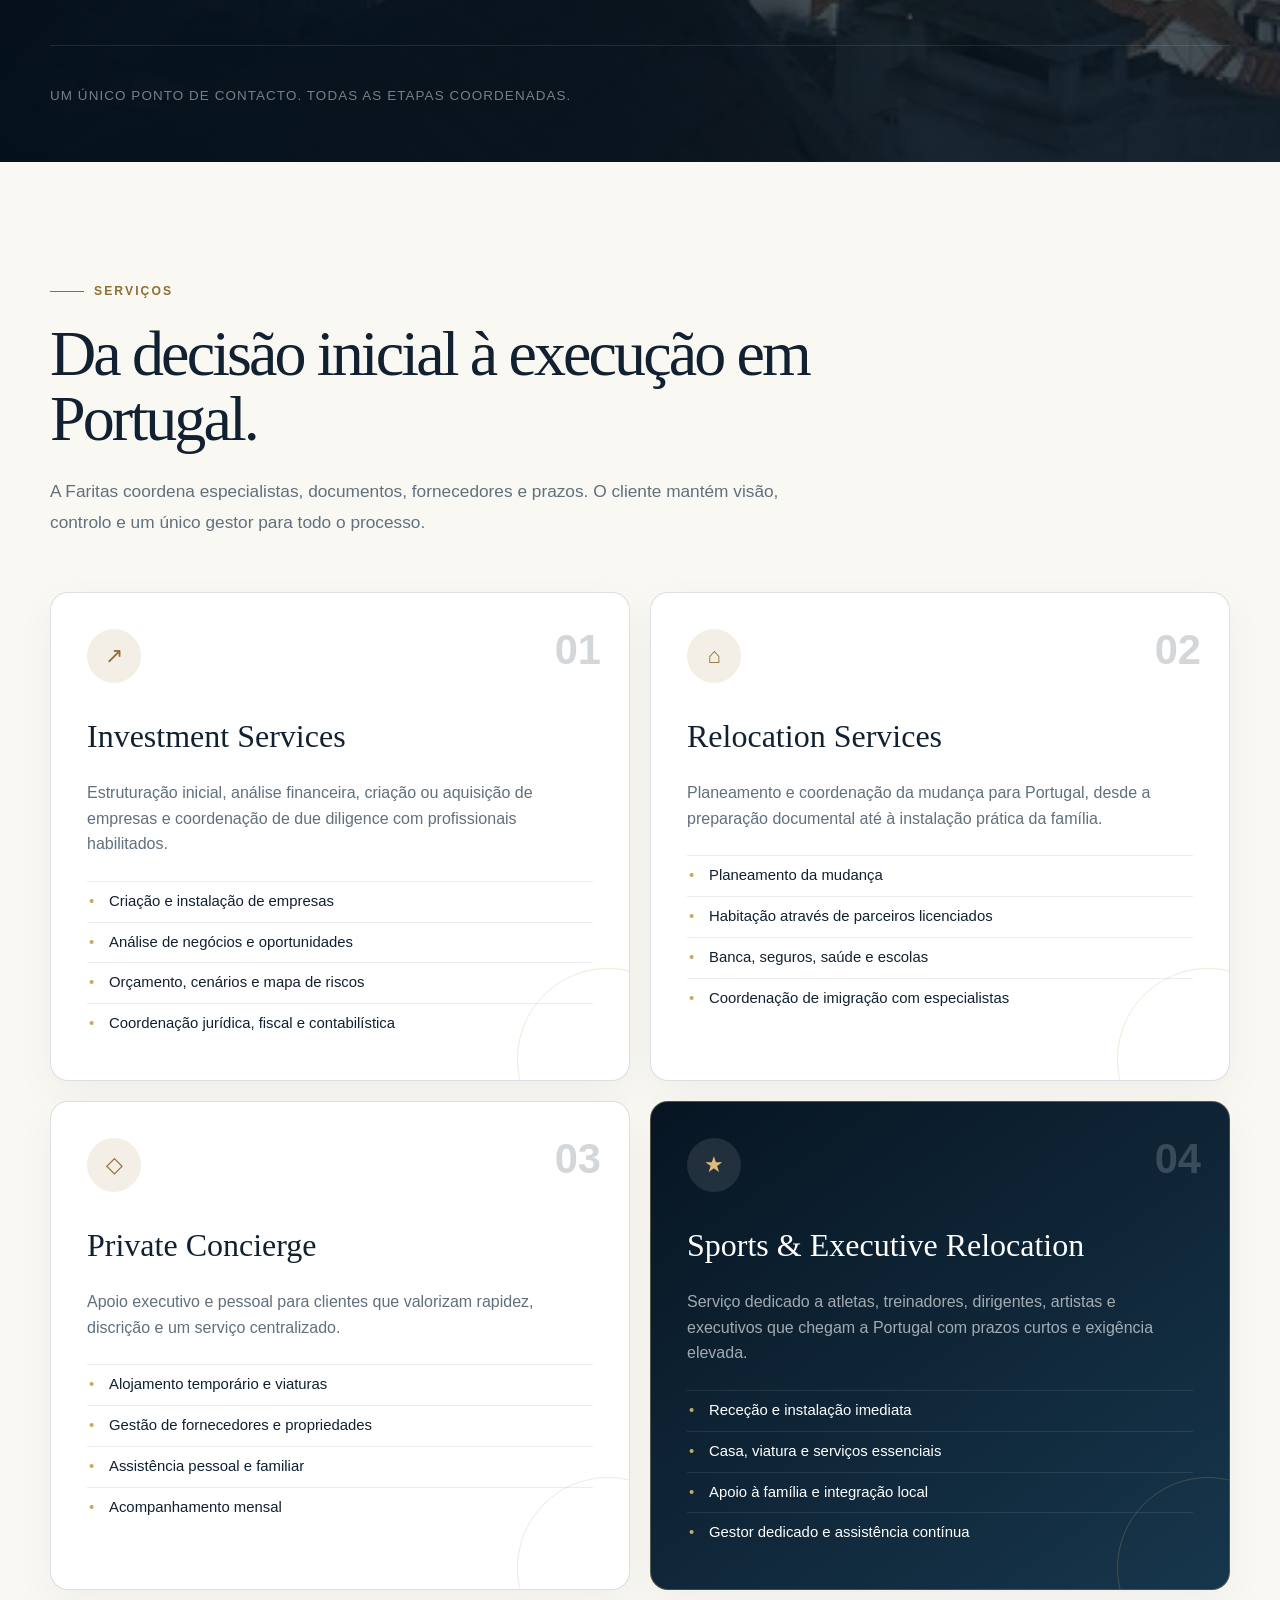
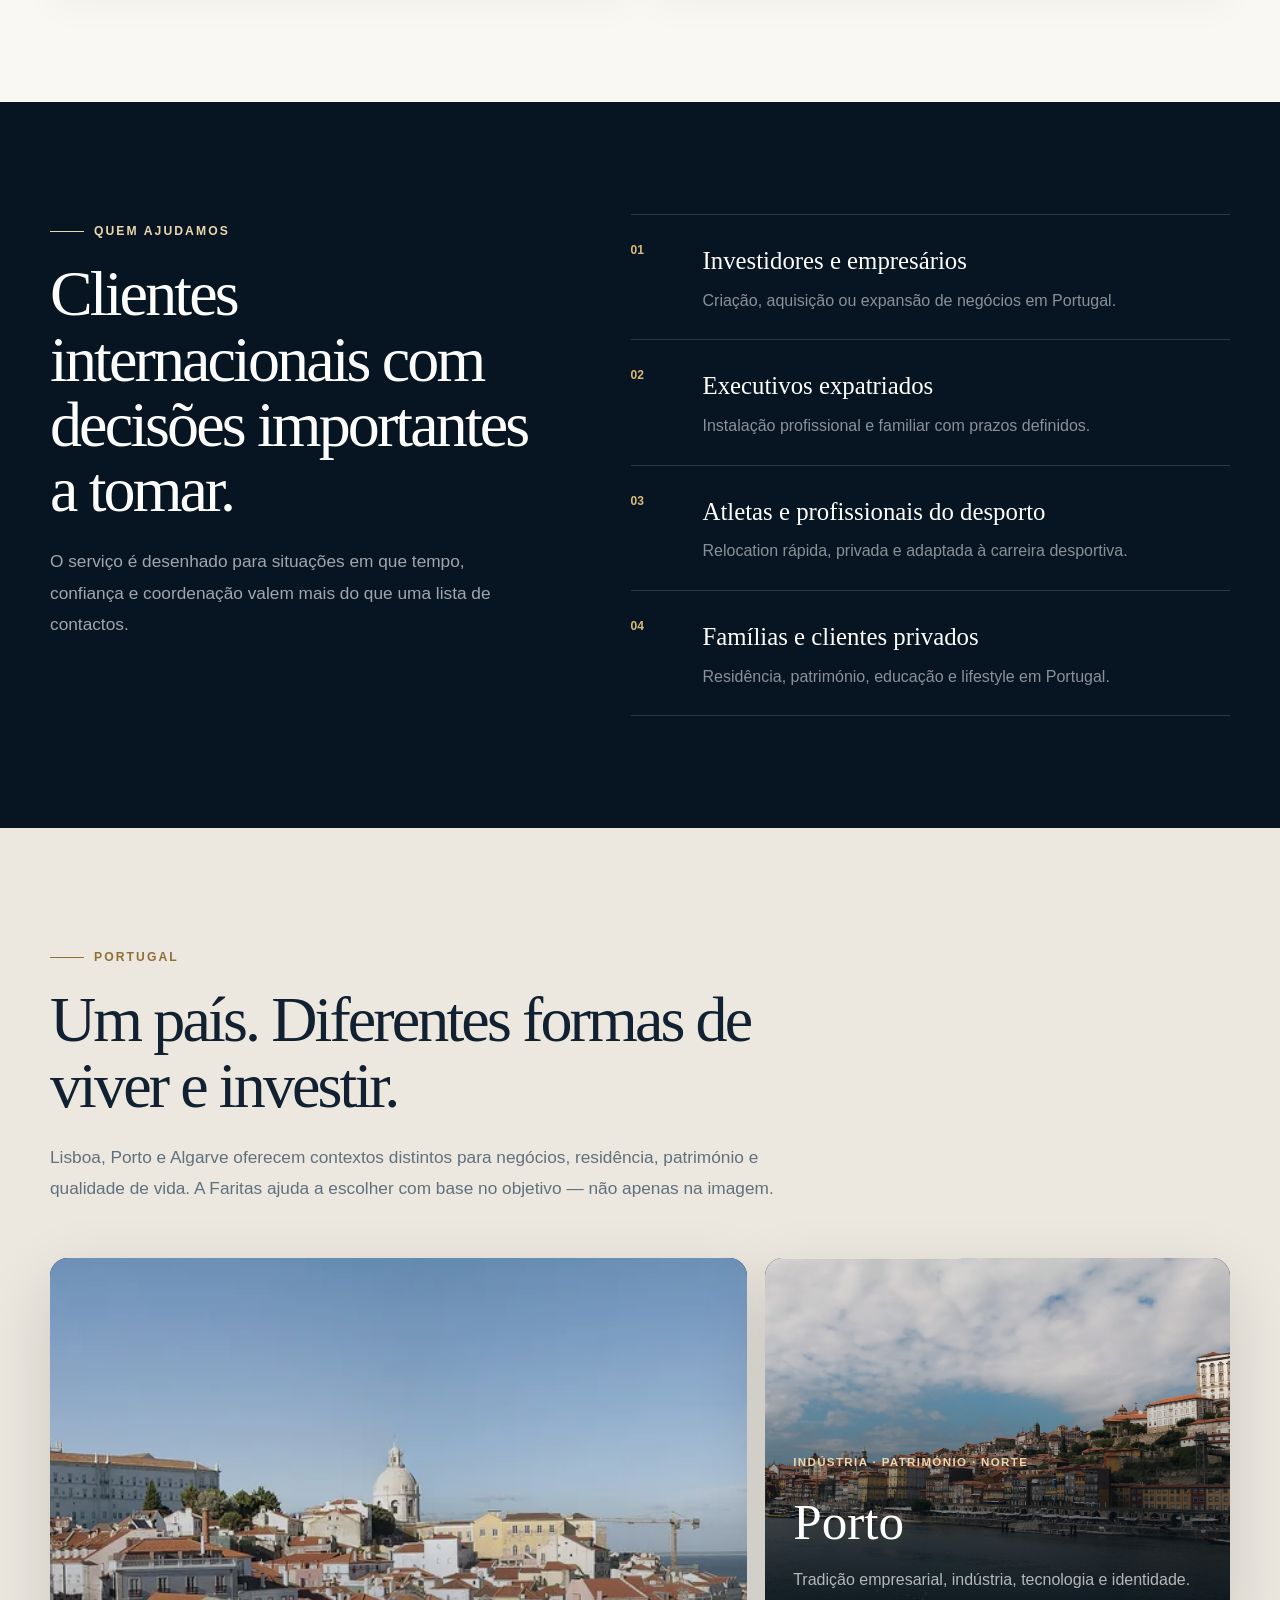
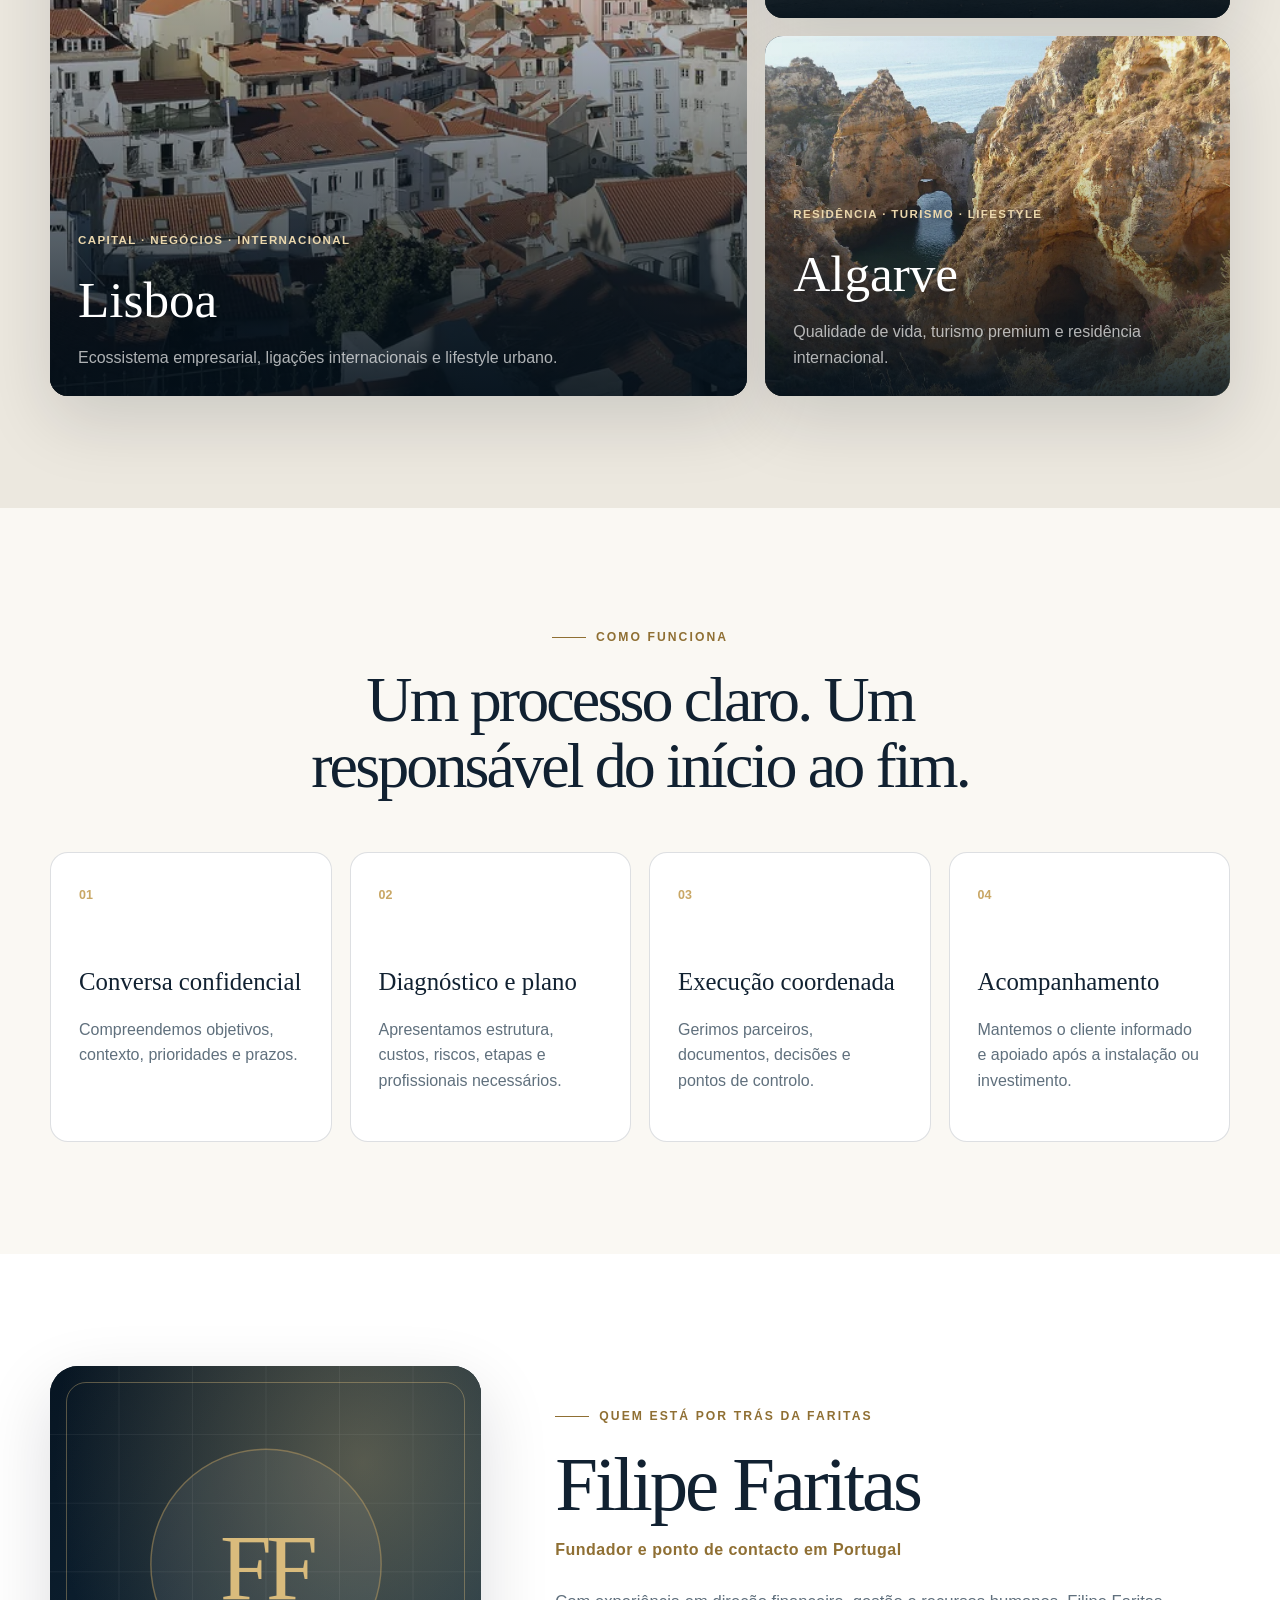
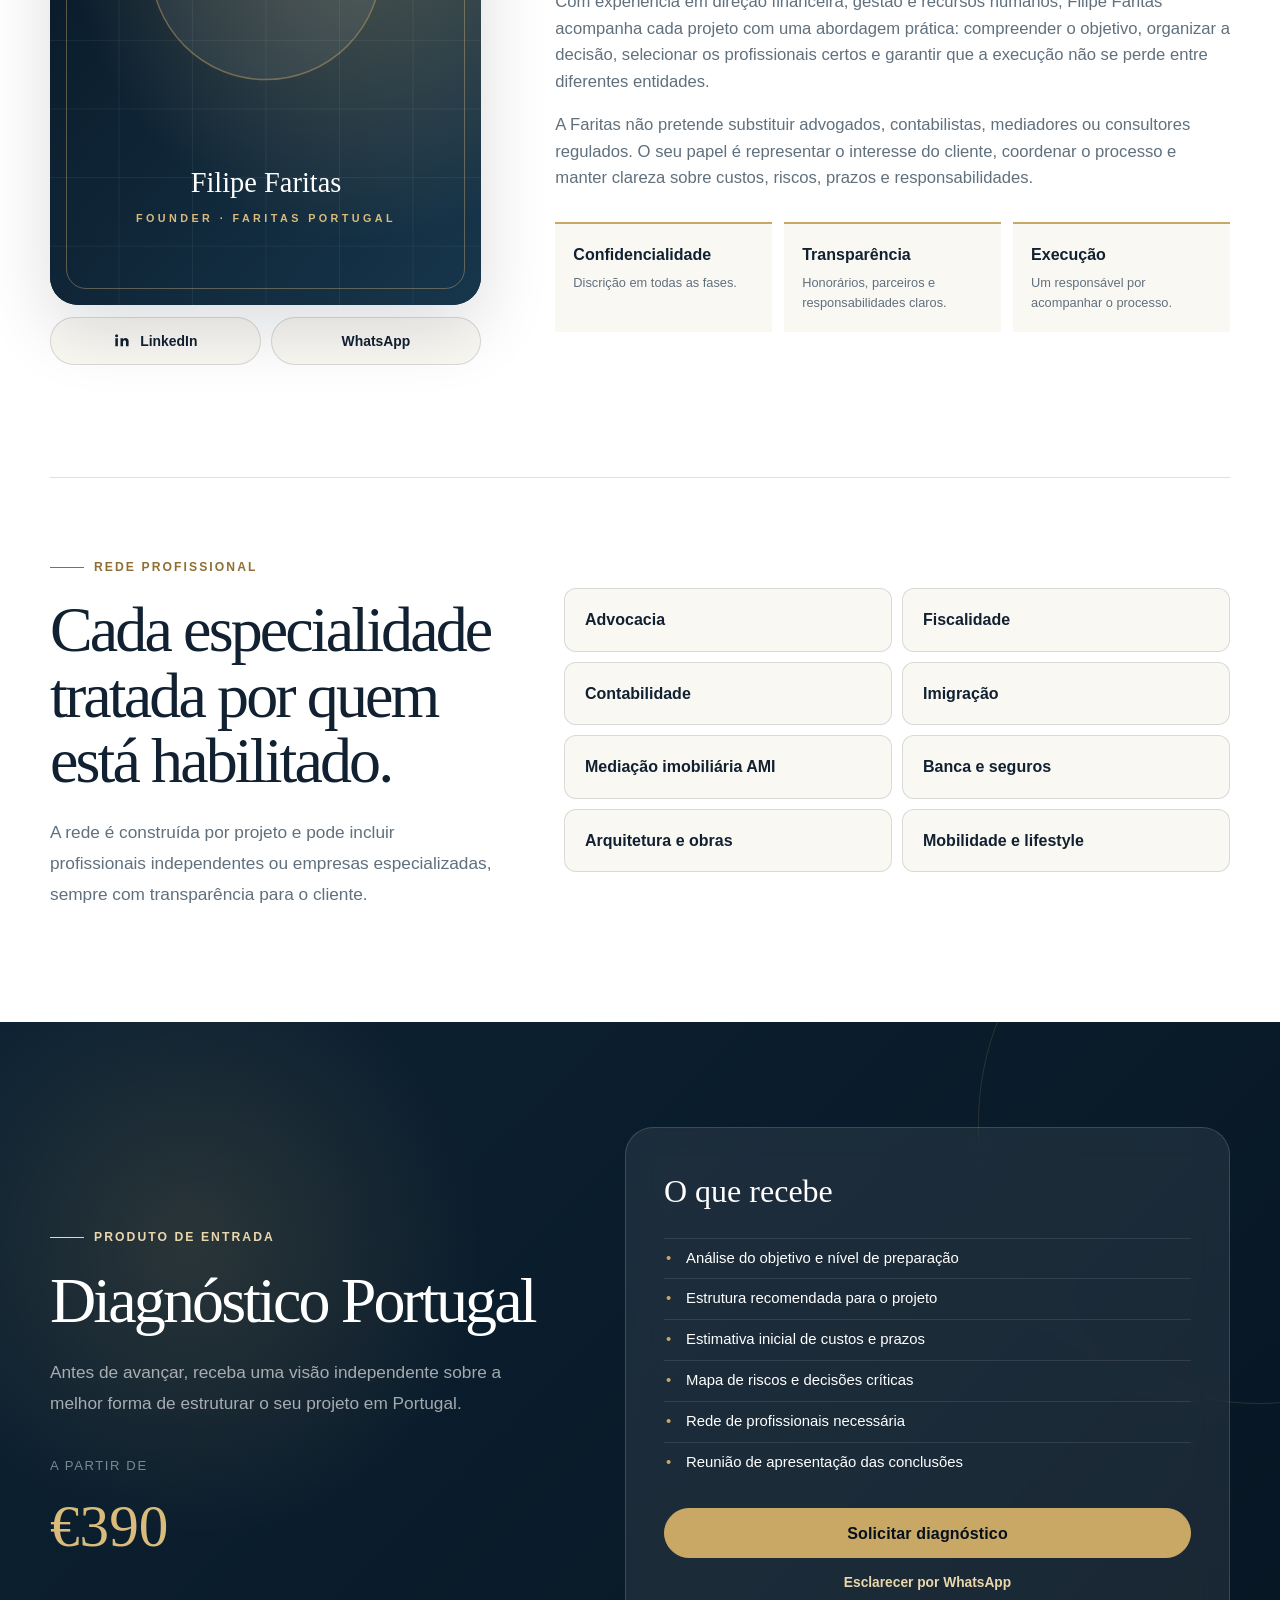
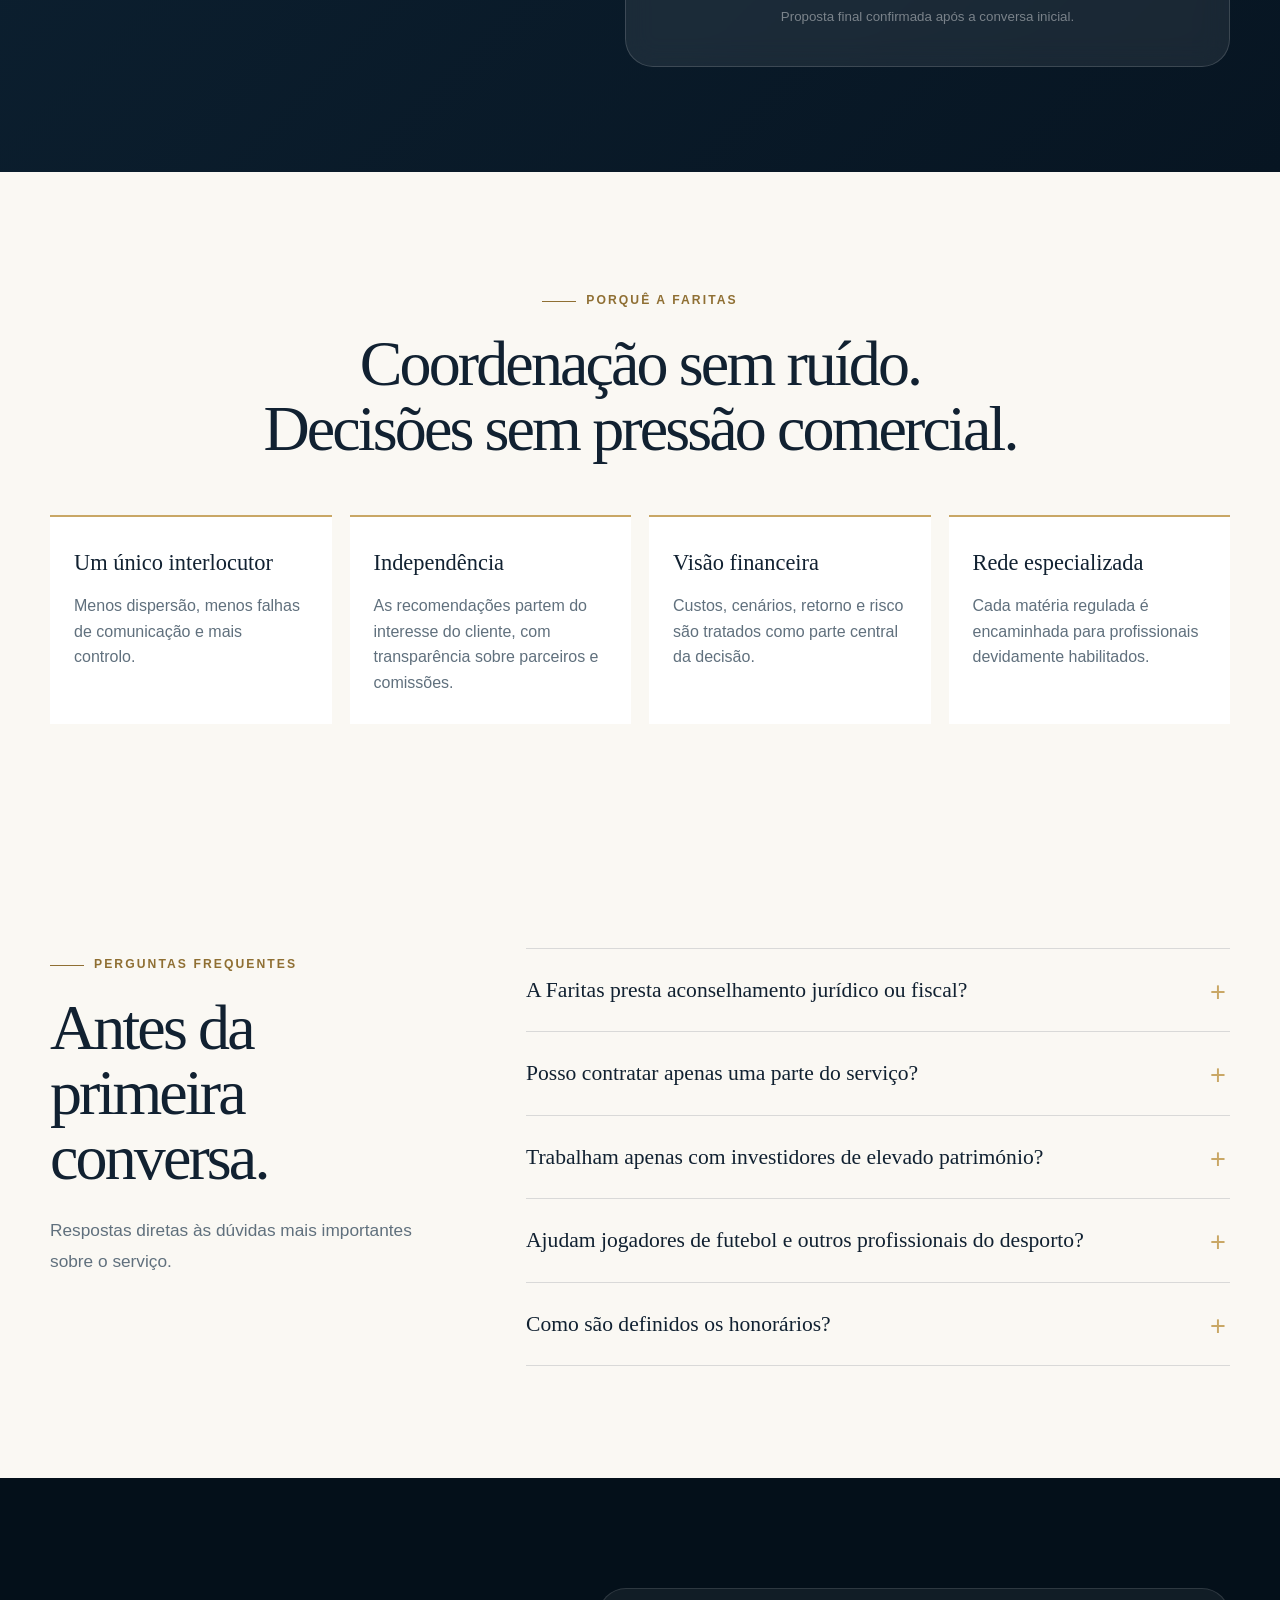
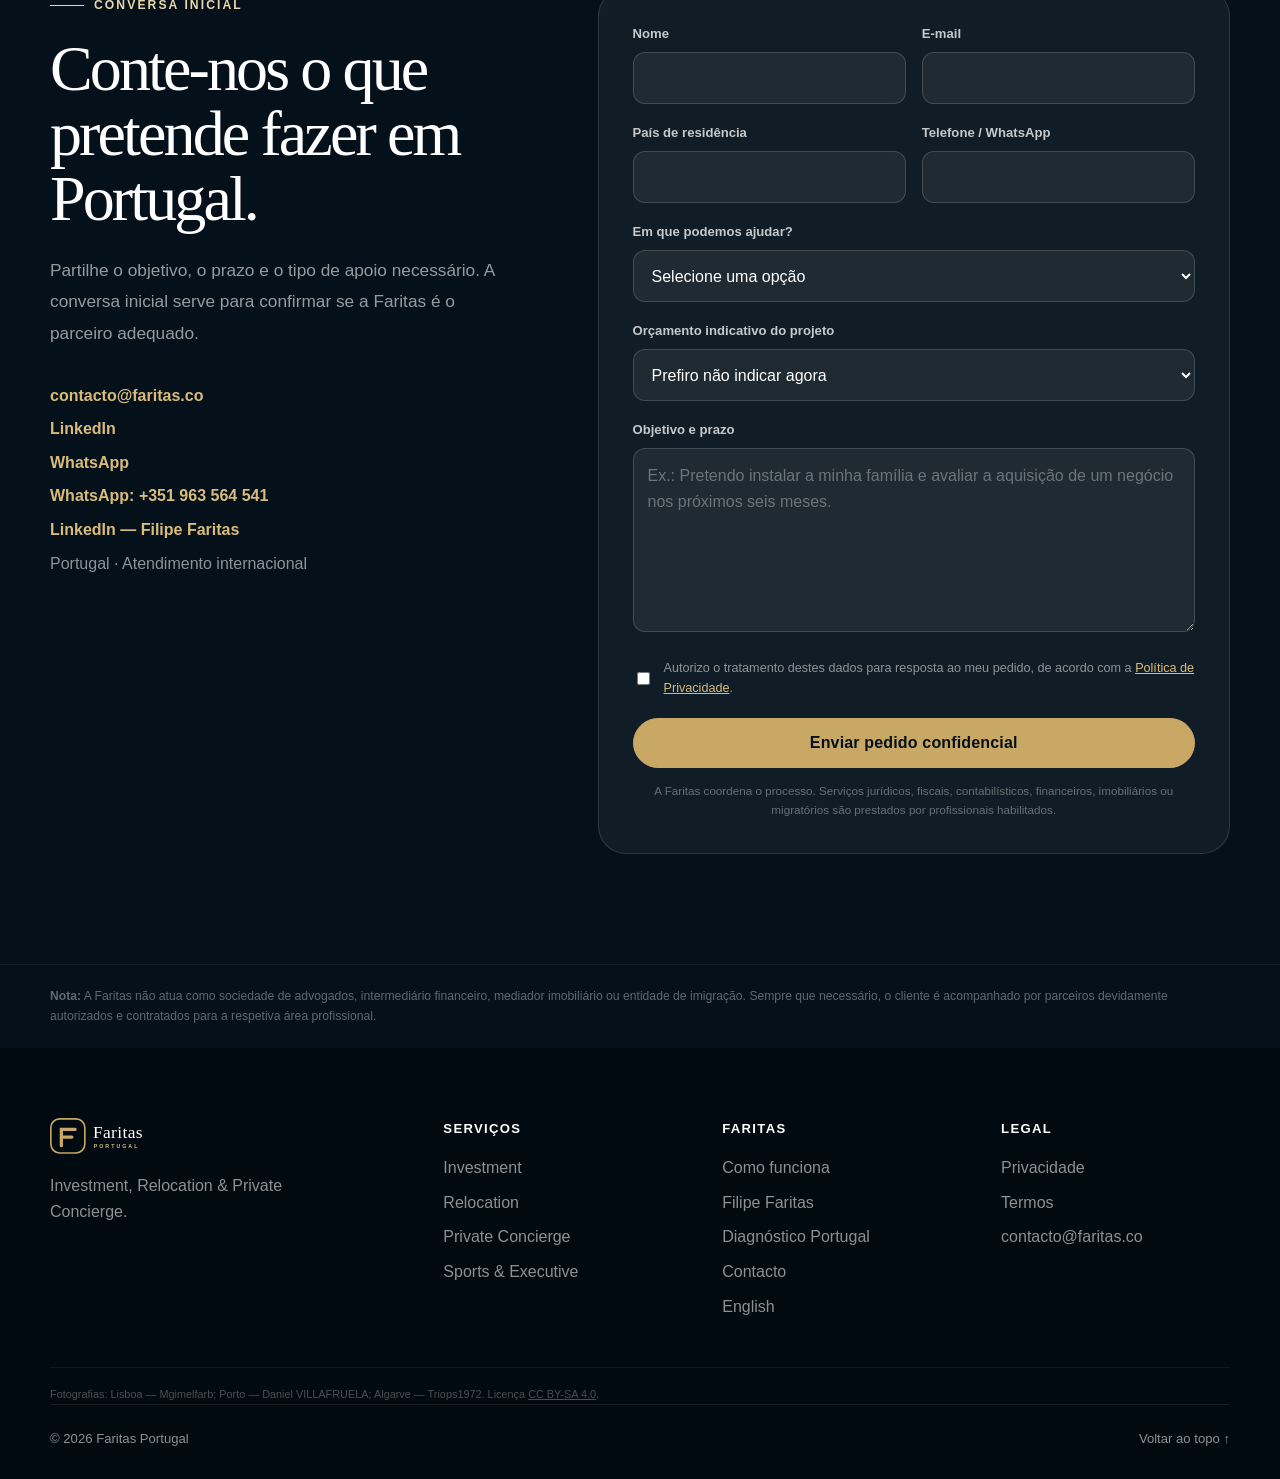
==== commit a9c4a2cc: "Add files via upload" ====
--- a/index.html
+++ b/index.html
@@ -2,528 +2,699 @@
 <html lang="pt-PT">
 <head>
   <meta charset="UTF-8">
-
-  <meta
-    name="viewport"
-    content="width=device-width, initial-scale=1.0"
-  >
-
-  <title>Faritas — Inteligência para decisões melhores</title>
-
-  <meta
-    name="description"
-    content="A Faritas cria ferramentas inteligentes para ajudar pessoas e empresas a decidir melhor."
-  >
-
-  <link
-    rel="icon"
-    href="favicon.svg"
-    type="image/svg+xml"
-  >
-
-  <link
-    rel="stylesheet"
-    href="styles.css"
-  >
+  <meta name="viewport" content="width=device-width, initial-scale=1.0">
+
+  <title>Faritas Portugal — Investment, Relocation & Private Concierge</title>
+  <meta name="description" content="Apoio independente a investidores, empresários, executivos, atletas e famílias internacionais que pretendem investir, trabalhar ou instalar-se em Portugal.">
+  <meta name="robots" content="index, follow">
+  <meta name="theme-color" content="#071522">
+
+  <link rel="canonical" href="https://www.faritas.co/">
+  <link rel="alternate" hreflang="pt-PT" href="https://www.faritas.co/">
+  <link rel="alternate" hreflang="en" href="https://www.faritas.co/en.html">
+  <link rel="alternate" hreflang="x-default" href="https://www.faritas.co/">
+
+  <meta property="og:type" content="website">
+  <meta property="og:locale" content="pt_PT">
+  <meta property="og:title" content="Faritas Portugal — O seu parceiro de confiança em Portugal">
+  <meta property="og:description" content="Investimento, relocation e concierge privado, coordenados por um único interlocutor em Portugal.">
+  <meta property="og:url" content="https://www.faritas.co/">
+  <meta property="og:image" content="https://www.faritas.co/social-cover.png">
+
+  <meta name="twitter:card" content="summary_large_image">
+  <meta name="twitter:title" content="Faritas Portugal">
+  <meta name="twitter:description" content="Investment, Relocation & Private Concierge em Portugal.">
+  <meta name="twitter:image" content="https://www.faritas.co/social-cover.png">
+
+  <link rel="icon" href="favicon.svg" type="image/svg+xml">
+  <link rel="stylesheet" href="styles.css">
+
+  <script type="application/ld+json">
+  {
+    "@context": "https://schema.org",
+    "@type": "ProfessionalService",
+    "name": "Faritas Portugal",
+    "url": "https://www.faritas.co/",
+    "logo": "https://www.faritas.co/logo.svg",
+    "email": "contacto@faritas.co",
+    "telephone": "+351963564541",
+    "areaServed": "Portugal",
+    "description": "Coordenação de investimento, relocation e concierge privado para clientes internacionais em Portugal.",
+    "founder": {
+      "@type": "Person",
+      "name": "Filipe Faritas",
+      "sameAs": "https://www.linkedin.com/in/filipefaritas/"
+    },
+    "sameAs": ["https://www.linkedin.com/in/filipefaritas/"],
+    "serviceType": [
+      "Investment coordination",
+      "Relocation coordination",
+      "Private concierge",
+      "Sports and executive relocation"
+    ]
+  }
+  </script>
 </head>
 
 <body>
-
-  <header class="site-header">
-
-    <a href="#inicio" class="brand">
-      <img src="logo.svg" alt="Faritas">
-    </a>
-
-    <nav class="main-nav">
-      <a href="#produto">Produto</a>
-      <a href="#como-funciona">Como funciona</a>
-      <a href="#precos">Preços</a>
-
-      <a
-        href="#acesso"
-        class="button button-small"
-      >
-        Acesso antecipado
+  <a class="skip-link" href="#conteudo">Saltar para o conteúdo</a>
+
+  <header class="site-header" id="topo">
+    <div class="header-inner">
+      <a class="brand" href="#topo" aria-label="Faritas Portugal — página inicial">
+        <img src="logo.svg" alt="Faritas Portugal">
       </a>
-    </nav>
-
+
+      <button class="menu-toggle" type="button" aria-expanded="false" aria-controls="main-nav">
+        <span></span><span></span><span></span>
+        <span class="sr-only">Abrir menu</span>
+      </button>
+
+      <nav class="main-nav" id="main-nav" aria-label="Navegação principal">
+        <a href="#servicos">Serviços</a>
+        <a href="#clientes">Quem ajudamos</a>
+        <a href="#sobre">Sobre</a>
+        <a href="#processo">Como funciona</a>
+        <a href="#sobre">Filipe Faritas</a>
+        <a href="#diagnostico">Diagnóstico Portugal</a>
+        <a href="#contacto" class="button button-small">Marcar conversa</a>
+        <a href="en.html" class="language-link" aria-label="English version">EN</a>
+      </nav>
+    </div>
   </header>
 
-  <main id="inicio">
-
+  <main id="conteudo">
     <section class="hero">
-
-      <div class="hero-copy">
-
-        <span class="eyebrow">
-          Ferramentas inteligentes para decisões importantes
-        </span>
-
-        <h1>
-          Decida melhor.
-          <span>Mais depressa.</span>
-        </h1>
-
+      <div class="hero-photo" aria-hidden="true"></div>
+      <div class="hero-glow hero-glow-one"></div>
+      <div class="hero-glow hero-glow-two"></div>
+
+      <div class="container hero-grid">
+        <div class="hero-copy">
+          <span class="eyebrow">Investment · Relocation · Private Concierge</span>
+
+          <h1>
+            Portugal começa com
+            <span>o parceiro certo.</span>
+          </h1>
+
+          <p class="hero-lead">
+            Apoiamos investidores, empresários, executivos, atletas e famílias
+            internacionais a entrar, investir e instalar-se em Portugal com
+            clareza, discrição e um único interlocutor.
+          </p>
+
+          <div class="hero-actions">
+            <a href="#contacto" class="button">Marcar conversa confidencial</a>
+            <a href="https://wa.me/351963564541?text=Ol%C3%A1%20Filipe%2C%20gostaria%20de%20falar%20sobre%20um%20projeto%20em%20Portugal." class="button button-whatsapp" target="_blank" rel="noopener noreferrer">Falar por WhatsApp</a>
+            <a href="#servicos" class="button button-secondary">Conhecer os serviços</a>
+          </div>
+
+          <div class="trust-strip" aria-label="Princípios do serviço">
+            <span>Coordenação independente</span>
+            <span>Rede de parceiros habilitados</span>
+            <span>Confidencialidade</span>
+          </div>
+        </div>
+
+        <aside class="hero-panel" aria-label="Visão geral do serviço">
+          <div class="panel-topline">
+            <span>PRIVATE CLIENT DESK</span>
+            <span>PORTUGAL</span>
+          </div>
+
+          <div class="panel-map">
+            <div class="map-orbit orbit-one"></div>
+            <div class="map-orbit orbit-two"></div>
+            <div class="map-pin pin-lisbon"><span>Lisboa</span></div>
+            <div class="map-pin pin-porto"><span>Porto</span></div>
+            <div class="map-pin pin-algarve"><span>Algarve</span></div>
+            <div class="portugal-shape" aria-hidden="true"></div>
+          </div>
+
+          <div class="panel-services">
+            <div>
+              <small>01</small>
+              <strong>Investir</strong>
+              <span>Analisar e executar</span>
+            </div>
+            <div>
+              <small>02</small>
+              <strong>Instalar</strong>
+              <span>Relocation completa</span>
+            </div>
+            <div>
+              <small>03</small>
+              <strong>Acompanhar</strong>
+              <span>Concierge contínuo</span>
+            </div>
+          </div>
+        </aside>
+      </div>
+
+      <div class="hero-footer container">
+        <p>Um único ponto de contacto. Todas as etapas coordenadas.</p>
+      </div>
+    </section>
+
+    <section class="section section-light" id="servicos">
+      <div class="container">
+        <div class="section-heading">
+          <span class="eyebrow dark">Serviços</span>
+          <h2>Da decisão inicial à execução em Portugal.</h2>
+          <p>
+            A Faritas coordena especialistas, documentos, fornecedores e prazos.
+            O cliente mantém visão, controlo e um único gestor para todo o processo.
+          </p>
+        </div>
+
+        <div class="service-grid">
+          <article class="service-card">
+            <span class="service-number">01</span>
+            <div class="service-icon" aria-hidden="true">↗</div>
+            <h3>Investment Services</h3>
+            <p>
+              Estruturação inicial, análise financeira, criação ou aquisição de
+              empresas e coordenação de due diligence com profissionais habilitados.
+            </p>
+            <ul>
+              <li>Criação e instalação de empresas</li>
+              <li>Análise de negócios e oportunidades</li>
+              <li>Orçamento, cenários e mapa de riscos</li>
+              <li>Coordenação jurídica, fiscal e contabilística</li>
+            </ul>
+          </article>
+
+          <article class="service-card">
+            <span class="service-number">02</span>
+            <div class="service-icon" aria-hidden="true">⌂</div>
+            <h3>Relocation Services</h3>
+            <p>
+              Planeamento e coordenação da mudança para Portugal, desde a preparação
+              documental até à instalação prática da família.
+            </p>
+            <ul>
+              <li>Planeamento da mudança</li>
+              <li>Habitação através de parceiros licenciados</li>
+              <li>Banca, seguros, saúde e escolas</li>
+              <li>Coordenação de imigração com especialistas</li>
+            </ul>
+          </article>
+
+          <article class="service-card">
+            <span class="service-number">03</span>
+            <div class="service-icon" aria-hidden="true">◇</div>
+            <h3>Private Concierge</h3>
+            <p>
+              Apoio executivo e pessoal para clientes que valorizam rapidez,
+              discrição e um serviço centralizado.
+            </p>
+            <ul>
+              <li>Alojamento temporário e viaturas</li>
+              <li>Gestão de fornecedores e propriedades</li>
+              <li>Assistência pessoal e familiar</li>
+              <li>Acompanhamento mensal</li>
+            </ul>
+          </article>
+
+          <article class="service-card service-card-featured">
+            <span class="service-number">04</span>
+            <div class="service-icon" aria-hidden="true">★</div>
+            <h3>Sports & Executive Relocation</h3>
+            <p>
+              Serviço dedicado a atletas, treinadores, dirigentes, artistas e
+              executivos que chegam a Portugal com prazos curtos e exigência elevada.
+            </p>
+            <ul>
+              <li>Receção e instalação imediata</li>
+              <li>Casa, viatura e serviços essenciais</li>
+              <li>Apoio à família e integração local</li>
+              <li>Gestor dedicado e assistência contínua</li>
+            </ul>
+          </article>
+        </div>
+      </div>
+    </section>
+
+    <section class="section section-ink" id="clientes">
+      <div class="container split-layout">
+        <div class="section-heading compact">
+          <span class="eyebrow">Quem ajudamos</span>
+          <h2>Clientes internacionais com decisões importantes a tomar.</h2>
+          <p>
+            O serviço é desenhado para situações em que tempo, confiança e
+            coordenação valem mais do que uma lista de contactos.
+          </p>
+        </div>
+
+        <div class="client-list">
+          <article>
+            <span>01</span>
+            <div>
+              <h3>Investidores e empresários</h3>
+              <p>Criação, aquisição ou expansão de negócios em Portugal.</p>
+            </div>
+          </article>
+
+          <article>
+            <span>02</span>
+            <div>
+              <h3>Executivos expatriados</h3>
+              <p>Instalação profissional e familiar com prazos definidos.</p>
+            </div>
+          </article>
+
+          <article>
+            <span>03</span>
+            <div>
+              <h3>Atletas e profissionais do desporto</h3>
+              <p>Relocation rápida, privada e adaptada à carreira desportiva.</p>
+            </div>
+          </article>
+
+          <article>
+            <span>04</span>
+            <div>
+              <h3>Famílias e clientes privados</h3>
+              <p>Residência, património, educação e lifestyle em Portugal.</p>
+            </div>
+          </article>
+        </div>
+      </div>
+    </section>
+
+    <section class="section portugal-showcase" id="portugal">
+      <div class="container">
+        <div class="section-heading">
+          <span class="eyebrow dark">Portugal</span>
+          <h2>Um país. Diferentes formas de viver e investir.</h2>
+          <p>
+            Lisboa, Porto e Algarve oferecem contextos distintos para negócios,
+            residência, património e qualidade de vida. A Faritas ajuda a escolher
+            com base no objetivo — não apenas na imagem.
+          </p>
+        </div>
+
+        <div class="destination-grid">
+          <article class="destination-card destination-card-wide">
+            <picture>
+              <source srcset="lisboa.webp" type="image/webp">
+              <img src="lisboa.jpg" alt="Panorama da zona histórica de Lisboa" loading="lazy">
+            </picture>
+            <div class="destination-overlay">
+              <span>Capital · Negócios · Internacional</span>
+              <h3>Lisboa</h3>
+              <p>Ecossistema empresarial, ligações internacionais e lifestyle urbano.</p>
+            </div>
+          </article>
+
+          <article class="destination-card">
+            <picture>
+              <source srcset="porto.webp" type="image/webp">
+              <img src="porto.jpg" alt="Panorama da Ribeira e do rio Douro no Porto" loading="lazy">
+            </picture>
+            <div class="destination-overlay">
+              <span>Indústria · Património · Norte</span>
+              <h3>Porto</h3>
+              <p>Tradição empresarial, indústria, tecnologia e identidade.</p>
+            </div>
+          </article>
+
+          <article class="destination-card">
+            <picture>
+              <source srcset="algarve.webp" type="image/webp">
+              <img src="algarve.jpg" alt="Costa rochosa do Algarve junto ao oceano" loading="lazy">
+            </picture>
+            <div class="destination-overlay">
+              <span>Residência · Turismo · Lifestyle</span>
+              <h3>Algarve</h3>
+              <p>Qualidade de vida, turismo premium e residência internacional.</p>
+            </div>
+          </article>
+        </div>
+      </div>
+    </section>
+
+    <section class="section section-light" id="processo">
+      <div class="container">
+        <div class="section-heading centered">
+          <span class="eyebrow dark">Como funciona</span>
+          <h2>Um processo claro. Um responsável do início ao fim.</h2>
+        </div>
+
+        <div class="process-grid">
+          <article>
+            <span>01</span>
+            <h3>Conversa confidencial</h3>
+            <p>Compreendemos objetivos, contexto, prioridades e prazos.</p>
+          </article>
+
+          <article>
+            <span>02</span>
+            <h3>Diagnóstico e plano</h3>
+            <p>Apresentamos estrutura, custos, riscos, etapas e profissionais necessários.</p>
+          </article>
+
+          <article>
+            <span>03</span>
+            <h3>Execução coordenada</h3>
+            <p>Gerimos parceiros, documentos, decisões e pontos de controlo.</p>
+          </article>
+
+          <article>
+            <span>04</span>
+            <h3>Acompanhamento</h3>
+            <p>Mantemos o cliente informado e apoiado após a instalação ou investimento.</p>
+          </article>
+        </div>
+      </div>
+    </section>
+
+    <section class="section founder-section" id="sobre">
+      <div class="container founder-grid">
+        <div class="founder-media">
+          <div class="founder-image-frame">
+            <img src="filipe-faritas.svg" alt="Filipe Faritas, fundador da Faritas Portugal" loading="lazy">
+          </div>
+          <div class="founder-links">
+            <a class="social-button" href="https://www.linkedin.com/in/filipefaritas/" target="_blank" rel="noopener noreferrer" aria-label="LinkedIn de Filipe Faritas">
+              <svg viewBox="0 0 24 24" aria-hidden="true"><path d="M6.5 8.2H3.1V19h3.4V8.2ZM4.8 3A2 2 0 1 0 4.8 7a2 2 0 0 0 0-4ZM20.9 12.8c0-3.3-1.8-4.9-4.2-4.9-1.9 0-2.8 1.1-3.3 1.8V8.2H10V19h3.4v-5.3c0-1.4.3-2.8 2.1-2.8 1.8 0 1.8 1.7 1.8 2.9V19h3.4l.2-6.2Z"/></svg>
+              LinkedIn
+            </a>
+            <a class="social-button" href="https://wa.me/351963564541?text=Ol%C3%A1%20Filipe%2C%20gostaria%20de%20falar%20sobre%20um%20projeto%20em%20Portugal." target="_blank" rel="noopener noreferrer">WhatsApp</a>
+          </div>
+        </div>
+
+        <div class="founder-copy">
+          <span class="eyebrow dark">Quem está por trás da Faritas</span>
+          <h2>Filipe Faritas</h2>
+          <p class="founder-role">Fundador e ponto de contacto em Portugal</p>
+          <p>
+            Com experiência em direção financeira, gestão e recursos humanos,
+            Filipe Faritas acompanha cada projeto com uma abordagem prática:
+            compreender o objetivo, organizar a decisão, selecionar os profissionais
+            certos e garantir que a execução não se perde entre diferentes entidades.
+          </p>
+          <p>
+            A Faritas não pretende substituir advogados, contabilistas, mediadores ou
+            consultores regulados. O seu papel é representar o interesse do cliente,
+            coordenar o processo e manter clareza sobre custos, riscos, prazos e responsabilidades.
+          </p>
+
+          <div class="founder-principles">
+            <div><strong>Confidencialidade</strong><span>Discrição em todas as fases.</span></div>
+            <div><strong>Transparência</strong><span>Honorários, parceiros e responsabilidades claros.</span></div>
+            <div><strong>Execução</strong><span>Um responsável por acompanhar o processo.</span></div>
+          </div>
+        </div>
+      </div>
+    </section>
+
+    <section class="section partner-section" id="parceiros">
+      <div class="container partner-grid">
+        <div class="section-heading compact">
+          <span class="eyebrow dark">Rede profissional</span>
+          <h2>Cada especialidade tratada por quem está habilitado.</h2>
+          <p>
+            A rede é construída por projeto e pode incluir profissionais independentes
+            ou empresas especializadas, sempre com transparência para o cliente.
+          </p>
+        </div>
+        <div class="partner-categories" aria-label="Categorias de parceiros">
+          <span>Advocacia</span>
+          <span>Fiscalidade</span>
+          <span>Contabilidade</span>
+          <span>Imigração</span>
+          <span>Mediação imobiliária AMI</span>
+          <span>Banca e seguros</span>
+          <span>Arquitetura e obras</span>
+          <span>Mobilidade e lifestyle</span>
+        </div>
+      </div>
+    </section>
+
+    <section class="diagnostic-section" id="diagnostico">
+      <div class="container diagnostic-grid">
+        <div>
+          <span class="eyebrow">Produto de entrada</span>
+          <h2>Diagnóstico Portugal</h2>
+          <p class="diagnostic-lead">
+            Antes de avançar, receba uma visão independente sobre a melhor forma
+            de estruturar o seu projeto em Portugal.
+          </p>
+
+          <div class="diagnostic-price">
+            <span>A partir de</span>
+            <strong>€390</strong>
+          </div>
+        </div>
+
+        <div class="diagnostic-card">
+          <h3>O que recebe</h3>
+          <ul>
+            <li>Análise do objetivo e nível de preparação</li>
+            <li>Estrutura recomendada para o projeto</li>
+            <li>Estimativa inicial de custos e prazos</li>
+            <li>Mapa de riscos e decisões críticas</li>
+            <li>Rede de profissionais necessária</li>
+            <li>Reunião de apresentação das conclusões</li>
+          </ul>
+          <a href="#contacto" class="button button-full">Solicitar diagnóstico</a>
+          <a href="https://wa.me/351963564541?text=Ol%C3%A1%20Filipe%2C%20gostaria%20de%20falar%20sobre%20um%20projeto%20em%20Portugal." class="diagnostic-whatsapp" target="_blank" rel="noopener noreferrer">Esclarecer por WhatsApp</a>
+          <small>Proposta final confirmada após a conversa inicial.</small>
+        </div>
+      </div>
+    </section>
+
+    <section class="section section-light why-section">
+      <div class="container">
+        <div class="section-heading centered">
+          <span class="eyebrow dark">Porquê a Faritas</span>
+          <h2>Coordenação sem ruído. Decisões sem pressão comercial.</h2>
+        </div>
+
+        <div class="why-grid">
+          <article>
+            <h3>Um único interlocutor</h3>
+            <p>Menos dispersão, menos falhas de comunicação e mais controlo.</p>
+          </article>
+
+          <article>
+            <h3>Independência</h3>
+            <p>As recomendações partem do interesse do cliente, com transparência sobre parceiros e comissões.</p>
+          </article>
+
+          <article>
+            <h3>Visão financeira</h3>
+            <p>Custos, cenários, retorno e risco são tratados como parte central da decisão.</p>
+          </article>
+
+          <article>
+            <h3>Rede especializada</h3>
+            <p>Cada matéria regulada é encaminhada para profissionais devidamente habilitados.</p>
+          </article>
+        </div>
+      </div>
+    </section>
+
+    <section class="section section-light faq-section" id="faq">
+      <div class="container faq-grid">
+        <div class="section-heading compact">
+          <span class="eyebrow dark">Perguntas frequentes</span>
+          <h2>Antes da primeira conversa.</h2>
+          <p>Respostas diretas às dúvidas mais importantes sobre o serviço.</p>
+        </div>
+
+        <div class="faq-list">
+          <details>
+            <summary>A Faritas presta aconselhamento jurídico ou fiscal?</summary>
+            <p>Não. A Faritas coordena o projeto e organiza a decisão. Matérias jurídicas, fiscais, contabilísticas, financeiras, imobiliárias e migratórias são tratadas por profissionais habilitados.</p>
+          </details>
+          <details>
+            <summary>Posso contratar apenas uma parte do serviço?</summary>
+            <p>Sim. O âmbito pode limitar-se ao Diagnóstico Portugal, a uma etapa concreta ou a uma coordenação integral, conforme o objetivo e a complexidade.</p>
+          </details>
+          <details>
+            <summary>Trabalham apenas com investidores de elevado património?</summary>
+            <p>Não. O critério principal é existir um projeto claro, recursos compatíveis e necessidade real de coordenação. A conversa inicial serve para avaliar o enquadramento.</p>
+          </details>
+          <details>
+            <summary>Ajudam jogadores de futebol e outros profissionais do desporto?</summary>
+            <p>Sim. O serviço Sports & Executive Relocation pode coordenar alojamento, viatura, instalação familiar, fornecedores e apoio contínuo, através de parceiros adequados.</p>
+          </details>
+          <details>
+            <summary>Como são definidos os honorários?</summary>
+            <p>Após a conversa inicial, é apresentada uma proposta com âmbito, entregáveis, prazos e preço. Eventuais comissões ou relações com parceiros devem ser comunicadas com transparência.</p>
+          </details>
+        </div>
+      </div>
+    </section>
+
+    <section class="contact-section" id="contacto">
+      <div class="container contact-grid">
+        <div class="contact-copy">
+          <span class="eyebrow">Conversa inicial</span>
+          <h2>Conte-nos o que pretende fazer em Portugal.</h2>
+          <p>
+            Partilhe o objetivo, o prazo e o tipo de apoio necessário.
+            A conversa inicial serve para confirmar se a Faritas é o parceiro adequado.
+          </p>
+
+          <div class="contact-details">
+            <a href="mailto:contacto@faritas.co">contacto@faritas.co</a>
+        <a href="https://www.linkedin.com/in/filipefaritas/" target="_blank" rel="noopener noreferrer">LinkedIn</a>
+        <a href="https://wa.me/351963564541?text=Ol%C3%A1%20Filipe%2C%20gostaria%20de%20falar%20sobre%20um%20projeto%20em%20Portugal." target="_blank" rel="noopener noreferrer">WhatsApp</a>
+            <a href="https://wa.me/351963564541?text=Ol%C3%A1%20Filipe%2C%20gostaria%20de%20falar%20sobre%20um%20projeto%20em%20Portugal." target="_blank" rel="noopener noreferrer">WhatsApp: +351 963 564 541</a>
+            <a href="https://www.linkedin.com/in/filipefaritas/" target="_blank" rel="noopener noreferrer">LinkedIn — Filipe Faritas</a>
+            <span>Portugal · Atendimento internacional</span>
+          </div>
+        </div>
+
+        <form
+          class="contact-form"
+          action="https://formspree.io/f/mkodawvv"
+          method="POST"
+          accept-charset="UTF-8"
+        >
+          <input type="hidden" name="_subject" value="Novo contacto — Faritas Portugal">
+          <input type="text" name="_gotcha" class="honeypot" tabindex="-1" autocomplete="off">
+
+          <div class="form-row">
+            <div class="field">
+              <label for="nome">Nome</label>
+              <input id="nome" name="nome" type="text" autocomplete="name" required>
+            </div>
+
+            <div class="field">
+              <label for="email">E-mail</label>
+              <input id="email" name="email" type="email" autocomplete="email" required>
+            </div>
+          </div>
+
+          <div class="form-row">
+            <div class="field">
+              <label for="pais">País de residência</label>
+              <input id="pais" name="pais" type="text" autocomplete="country-name" required>
+            </div>
+
+            <div class="field">
+              <label for="telefone">Telefone / WhatsApp</label>
+              <input id="telefone" name="telefone" type="tel" autocomplete="tel">
+            </div>
+          </div>
+
+          <div class="field">
+            <label for="interesse">Em que podemos ajudar?</label>
+            <select id="interesse" name="interesse" required>
+              <option value="" selected disabled>Selecione uma opção</option>
+              <option value="Investimento ou empresa">Investimento ou empresa</option>
+              <option value="Relocation familiar">Relocation familiar</option>
+              <option value="Sports & Executive Relocation">Sports & Executive Relocation</option>
+              <option value="Private Concierge">Private Concierge</option>
+              <option value="Diagnóstico Portugal">Diagnóstico Portugal</option>
+              <option value="Parceria profissional">Parceria profissional</option>
+            </select>
+          </div>
+
+          <div class="field">
+            <label for="orcamento">Orçamento indicativo do projeto</label>
+            <select id="orcamento" name="orcamento">
+              <option value="" selected>Prefiro não indicar agora</option>
+              <option value="Até €50.000">Até €50.000</option>
+              <option value="€50.000–€250.000">€50.000–€250.000</option>
+              <option value="€250.000–€1.000.000">€250.000–€1.000.000</option>
+              <option value="Mais de €1.000.000">Mais de €1.000.000</option>
+            </select>
+          </div>
+
+          <div class="field">
+            <label for="mensagem">Objetivo e prazo</label>
+            <textarea
+              id="mensagem"
+              name="mensagem"
+              rows="6"
+              placeholder="Ex.: Pretendo instalar a minha família e avaliar a aquisição de um negócio nos próximos seis meses."
+              required
+            ></textarea>
+          </div>
+
+          <label class="consent">
+            <input type="checkbox" name="consentimento" value="Aceite" required>
+            <span>
+              Autorizo o tratamento destes dados para resposta ao meu pedido,
+              de acordo com a <a href="privacidade.html">Política de Privacidade</a>.
+            </span>
+          </label>
+
+          <button class="button button-full" type="submit">Enviar pedido confidencial</button>
+          <p class="form-note">
+            A Faritas coordena o processo. Serviços jurídicos, fiscais, contabilísticos,
+            financeiros, imobiliários ou migratórios são prestados por profissionais habilitados.
+          </p>
+        </form>
+      </div>
+    </section>
+
+    <section class="legal-note">
+      <div class="container">
         <p>
-          A Faritas transforma perguntas complexas em estimativas úteis,
-          recomendações claras e próximos passos concretos.
+          <strong>Nota:</strong> A Faritas não atua como sociedade de advogados,
+          intermediário financeiro, mediador imobiliário ou entidade de imigração.
+          Sempre que necessário, o cliente é acompanhado por parceiros devidamente
+          autorizados e contratados para a respetiva área profissional.
         </p>
-
-        <div class="hero-actions">
-
-          <a
-            href="#simulador"
-            class="button"
-          >
-            Experimentar o MVP
-          </a>
-
-          <a
-            href="#acesso"
-            class="button button-secondary"
-          >
-            Quero acesso
-          </a>
-
-        </div>
-
-      </div>
-
-      <div
-        class="simulator-card"
-        id="simulador"
-      >
-
-        <div class="card-heading">
-          <strong>Quanto Custa?</strong>
-          <small>by Faritas</small>
-        </div>
-
-        <form id="estimateForm">
-
-          <label for="category">
-            O que pretende estimar?
-          </label>
-
-          <select
-            id="category"
-            name="category"
-            required
-          >
-            <option value="casa">
-              Construção de uma casa
-            </option>
-
-            <option value="empresa">
-              Lançamento de um negócio
-            </option>
-
-            <option value="carro">
-              Compra de um automóvel
-            </option>
-
-            <option value="mudanca">
-              Mudança para outro país
-            </option>
-          </select>
-
-          <label for="budget">
-            Orçamento disponível
-          </label>
-
-          <input
-            id="budget"
-            name="budget"
-            type="number"
-            min="0"
-            step="100"
-            placeholder="Ex.: 150000"
-            required
-          >
-
-          <label for="country">
-            País
-          </label>
-
-          <select
-            id="country"
-            name="country"
-            required
-          >
-            <option value="PT">
-              Portugal
-            </option>
-
-            <option value="AO">
-              Angola
-            </option>
-
-            <option value="BR">
-              Brasil
-            </option>
-          </select>
-
-          <button
-            type="submit"
-            class="button button-full"
-          >
-            Gerar estimativa
-          </button>
-
-        </form>
-
-        <div
-          id="result"
-          class="result hidden"
-        ></div>
-
-      </div>
-
-    </section>
-
-    <section
-      class="section"
-      id="produto"
-    >
-
-      <span class="eyebrow">
-        Produto
-      </span>
-
-      <h2>
-        Uma plataforma. Várias decisões resolvidas.
-      </h2>
-
-      <div class="feature-grid">
-
-        <article>
-
-          <div class="feature-icon">
-            €
-          </div>
-
-          <h3>
-            Estimativas inteligentes
-          </h3>
-
-          <p>
-            Custos, intervalos, cenários e riscos apresentados
-            de forma simples.
-          </p>
-
-        </article>
-
-        <article>
-
-          <div class="feature-icon">
-            ✓
-          </div>
-
-          <h3>
-            Próximos passos
-          </h3>
-
-          <p>
-            Informação dispersa transformada num plano claro
-            e acionável.
-          </p>
-
-        </article>
-
-        <article>
-
-          <div class="feature-icon">
-            AI
-          </div>
-
-          <h3>
-            Relatórios personalizados
-          </h3>
-
-          <p>
-            Documentos adaptados ao objetivo, país, orçamento
-            e perfil.
-          </p>
-
-        </article>
-
-      </div>
-
-    </section>
-
-    <section
-      class="section section-dark"
-      id="como-funciona"
-    >
-
-      <span class="eyebrow">
-        Como funciona
-      </span>
-
-      <h2>
-        Da pergunta à decisão em três passos.
-      </h2>
-
-      <div class="steps-grid">
-
-        <article>
-
-          <span>01</span>
-
-          <h3>
-            Explique o objetivo
-          </h3>
-
-          <p>
-            Diga-nos o que pretende fazer e quais são
-            as limitações.
-          </p>
-
-        </article>
-
-        <article>
-
-          <span>02</span>
-
-          <h3>
-            Receba uma análise
-          </h3>
-
-          <p>
-            A Faritas organiza custos, opções e riscos.
-          </p>
-
-        </article>
-
-        <article>
-
-          <span>03</span>
-
-          <h3>
-            Avance com clareza
-          </h3>
-
-          <p>
-            Receba uma recomendação e os próximos passos.
-          </p>
-
-        </article>
-
-      </div>
-
-    </section>
-
-    <section
-      class="section"
-      id="precos"
-    >
-
-      <span class="eyebrow">
-        Preços de lançamento
-      </span>
-
-      <h2>
-        Comece gratuitamente. Pague apenas quando precisar de mais.
-      </h2>
-
-      <div class="pricing-grid">
-
-        <article>
-
-          <span>
-            Grátis
-          </span>
-
-          <h3>
-            €0
-          </h3>
-
-          <p>
-            Estimativas rápidas e funcionalidades essenciais.
-          </p>
-
-        </article>
-
-        <article class="featured">
-
-          <span>
-            Relatório Pro
-          </span>
-
-          <h3>
-            €19
-          </h3>
-
-          <p>
-            Análise personalizada, riscos e plano de ação em PDF.
-          </p>
-
-        </article>
-
-        <article>
-
-          <span>
-            Empresas
-          </span>
-
-          <h3>
-            Sob consulta
-          </h3>
-
-          <p>
-            Automação, relatórios e integrações à medida.
-          </p>
-
-        </article>
-
-      </div>
-
-    </section>
-
-    <section
-      class="access-section"
-      id="acesso"
-    >
+      </div>
+    </section>
+  </main>
+
+  <footer class="site-footer">
+    <div class="container footer-grid">
+      <div class="footer-brand">
+        <img src="logo.svg" alt="Faritas Portugal">
+        <p>Investment, Relocation & Private Concierge.</p>
+      </div>
 
       <div>
-
-        <span class="eyebrow">
-          Acesso antecipado
-        </span>
-
-        <h2>
-          Seja um dos primeiros a experimentar a Faritas.
-        </h2>
-
-        <p>
-          Deixe o seu contacto para receber novidades
-          e acesso à primeira versão.
-        </p>
-
-      </div>
-
-      <form
-        id="leadForm"
-        class="lead-form"
-        action="https://formspree.io/f/mkodawvv"
-        method="POST"
-        accept-charset="UTF-8"
-      >
-
-        <input
-          type="hidden"
-          name="_subject"
-          value="Novo pedido de acesso através do site Faritas"
-        >
-
-        <label for="name">
-          Nome
-        </label>
-
-        <input
-          id="name"
-          name="nome"
-          type="text"
-          placeholder="Nome"
-          autocomplete="name"
-          required
-        >
-
-        <label for="email">
-          E-mail
-        </label>
-
-        <input
-          id="email"
-          name="email"
-          type="email"
-          placeholder="E-mail"
-          autocomplete="email"
-          required
-        >
-
-        <label for="company">
-          Empresa
-        </label>
-
-        <input
-          id="company"
-          name="empresa"
-          type="text"
-          placeholder="Nome da empresa"
-          autocomplete="organization"
-        >
-
-        <label for="interest">
-          Tipo de interesse
-        </label>
-
-        <select
-          id="interest"
-          name="interesse"
-          required
-        >
-          <option value="Uso pessoal">
-            Uso pessoal
-          </option>
-
-          <option value="Empresa">
-            Empresa
-          </option>
-
-          <option value="Parceria">
-            Parceria
-          </option>
-        </select>
-
-        <label for="message">
-          Mensagem
-        </label>
-
-        <textarea
-          id="message"
-          name="mensagem"
-          rows="5"
-          placeholder="Explique brevemente o que procura"
-        ></textarea>
-        <button
-          type="submit"
-          class="button button-full"
-        >
-          Quero acesso
-        </button>
-
-      </form>
-
-    </section>
-
-  </main>
-
-  <footer class="site-footer">
-
-    <img
-      src="logo.svg"
-      alt="Faritas"
-    >
-
-    <span>
-      © 2026 Faritas
-    </span>
-
-    <div>
-      <a href="privacidade.html">
-        Privacidade
-      </a>
-
-      <a href="termos.html">
-        Termos
-      </a>
+        <strong>Serviços</strong>
+        <a href="#servicos">Investment</a>
+        <a href="#servicos">Relocation</a>
+        <a href="#servicos">Private Concierge</a>
+        <a href="#servicos">Sports & Executive</a>
+      </div>
+
+      <div>
+        <strong>Faritas</strong>
+        <a href="#processo">Como funciona</a>
+        <a href="#sobre">Filipe Faritas</a>
+        <a href="#diagnostico">Diagnóstico Portugal</a>
+        <a href="#contacto">Contacto</a>
+        <a href="en.html">English</a>
+      </div>
+
+      <div>
+        <strong>Legal</strong>
+        <a href="privacidade.html">Privacidade</a>
+        <a href="termos.html">Termos</a>
+        <a href="mailto:contacto@faritas.co">contacto@faritas.co</a>
+      </div>
     </div>
 
+    <div class="container image-credits">
+      Fotografias: Lisboa — Mgimelfarb; Porto — Daniel VILLAFRUELA; Algarve — Triops1972.
+      Licença <a href="https://creativecommons.org/licenses/by-sa/4.0/" target="_blank" rel="noopener noreferrer">CC BY-SA 4.0</a>.
+    </div>
+
+    <div class="container footer-bottom">
+      <span>© <span id="current-year">2026</span> Faritas Portugal</span>
+      <a href="#topo">Voltar ao topo ↑</a>
+    </div>
   </footer>
 
+  <a class="floating-whatsapp" href="https://wa.me/351963564541?text=Ol%C3%A1%20Filipe%2C%20gostaria%20de%20falar%20sobre%20um%20projeto%20em%20Portugal." target="_blank" rel="noopener noreferrer" aria-label="Falar com Filipe Faritas por WhatsApp">
+    <svg viewBox="0 0 32 32" aria-hidden="true"><path d="M16 3a13 13 0 0 0-11.2 19.6L3 29l6.6-1.7A13 13 0 1 0 16 3Zm0 23.6a10.6 10.6 0 0 1-5.4-1.5l-.4-.2-3.9 1 1-3.8-.3-.4A10.6 10.6 0 1 1 16 26.6Zm5.8-7.9c-.3-.2-1.9-.9-2.2-1-.3-.1-.5-.2-.7.2-.2.3-.8 1-.9 1.2-.2.2-.4.2-.7.1-1.9-.9-3.2-1.7-4.5-3.9-.3-.6.3-.5.9-1.8.1-.2.1-.4 0-.6l-1-2.5c-.3-.6-.6-.5-.9-.5h-.7c-.2 0-.6.1-1 .5-.3.4-1.3 1.3-1.3 3.2s1.4 3.7 1.6 4c.2.3 2.7 4.1 6.5 5.7 2.4 1 3.3 1.1 4.5.9.7-.1 1.9-.8 2.2-1.5.3-.7.3-1.4.2-1.5-.2-.3-.5-.4-.8-.6Z"/></svg>
+    <span>WhatsApp</span>
+  </a>
+
   <script src="app.js"></script>
-
 </body>
 </html>
--- a/styles.css
+++ b/styles.css
@@ -1,11 +1,1591 @@
-:root{--bg:#07111f;--text:#f7f9fc;--muted:#a9b5c7;--accent:#55e6b4;--blue:#5a8cff;--ink:#0b1524;--line:rgba(255,255,255,.1)}
-*{box-sizing:border-box}html{scroll-behavior:smooth}body{margin:0;font-family:Arial,Helvetica,sans-serif;background:#f6f8fb;color:var(--ink)}a{text-decoration:none;color:inherit}button,input,select{font:inherit}
-.site-header{position:sticky;top:0;z-index:20;min-height:76px;padding:0 6vw;display:flex;align-items:center;justify-content:space-between;background:rgba(7,17,31,.96);border-bottom:1px solid var(--line)}.brand img{width:148px}.main-nav{display:flex;align-items:center;gap:28px;color:#dce4ef;font-size:14px}
-.button{display:inline-flex;align-items:center;justify-content:center;padding:14px 22px;border:0;border-radius:12px;background:linear-gradient(135deg,var(--accent),#49c89d);color:#061018;font-weight:800;cursor:pointer}.button-small{padding:10px 16px}.button-secondary{background:transparent;color:inherit;border:1px solid currentColor}.button-full{width:100%}
-.hero{min-height:720px;padding:100px 6vw 80px;display:grid;grid-template-columns:1.1fr .9fr;gap:70px;align-items:center;background:radial-gradient(circle at 20% 20%,rgba(90,140,255,.18),transparent 35%),radial-gradient(circle at 80% 10%,rgba(85,230,180,.15),transparent 28%),var(--bg);color:var(--text)}.eyebrow{color:var(--blue);font-size:12px;font-weight:800;letter-spacing:2.2px;text-transform:uppercase}.hero h1{margin:18px 0 28px;font-size:clamp(56px,7vw,94px);line-height:.95;letter-spacing:-4px}.hero h1 span{display:block;color:var(--accent)}.hero-copy p{max-width:680px;color:var(--muted);font-size:21px;line-height:1.6}.hero-actions{display:flex;gap:14px;margin:32px 0}
-.simulator-card{padding:28px;border:1px solid var(--line);border-radius:24px;background:linear-gradient(180deg,rgba(17,31,50,.98),rgba(9,20,35,.98));box-shadow:0 28px 80px rgba(0,0,0,.28)}.card-heading{display:flex;justify-content:space-between;padding-bottom:18px;margin-bottom:20px;border-bottom:1px solid var(--line)}.card-heading small{color:var(--muted)}.simulator-card label{display:block;margin:16px 0 8px;color:#d7e0eb;font-size:13px}.simulator-card input,.simulator-card select,.lead-form input,.lead-form select{width:100%;padding:14px 15px;border:1px solid rgba(255,255,255,.14);border-radius:10px;background:#0b1728;color:white}.simulator-card .button{margin-top:18px}.result{margin-top:18px;padding:18px;border:1px solid rgba(85,230,180,.28);border-radius:14px;background:rgba(85,230,180,.08);color:white}.hidden{display:none}
-.section{padding:110px 6vw}.section h2,.access-section h2{margin:15px 0 55px;font-size:clamp(42px,5vw,68px);line-height:1.05;letter-spacing:-2px;max-width:900px}.feature-grid,.pricing-grid,.steps-grid{display:grid;grid-template-columns:repeat(3,1fr);gap:22px}.feature-grid article,.pricing-grid article{padding:32px;border:1px solid #e6ebf2;border-radius:20px;background:white;box-shadow:0 16px 45px rgba(31,47,70,.06)}.feature-icon{width:48px;height:48px;display:grid;place-items:center;border-radius:14px;background:#eafaf4;color:#08775a;font-weight:900}.feature-grid p,.pricing-grid p,.steps-grid p{color:#667386;line-height:1.7}
-.section-dark{background:var(--bg);color:var(--text)}.steps-grid article{padding:28px;border-top:1px solid var(--line)}.steps-grid span{color:var(--accent);font-weight:900}.section-dark .steps-grid p{color:var(--muted)}.pricing-grid article>span{color:var(--blue);font-weight:800}.pricing-grid h3{font-size:38px;margin:14px 0}.pricing-grid .featured{color:white;background:var(--bg);transform:translateY(-10px)}
-.access-section{margin:0 6vw 90px;padding:60px;display:grid;grid-template-columns:1fr 1fr;gap:50px;align-items:center;border-radius:28px;background:linear-gradient(135deg,#0b1728,#173252);color:white}.access-section h2{margin-bottom:20px}.access-section p{color:var(--muted);line-height:1.7}.lead-form{display:grid;gap:12px}.lead-form small{color:var(--accent)}
-.site-footer{padding:34px 6vw;display:flex;justify-content:space-between;align-items:center;gap:30px;background:#050b13;color:#8d9bb0;font-size:13px}.site-footer img{width:118px}.site-footer div{display:flex;gap:18px}
-@media(max-width:900px){.main-nav a:not(.button){display:none}.hero,.feature-grid,.pricing-grid,.steps-grid,.access-section{grid-template-columns:1fr}.hero{padding-top:70px}.hero h1{letter-spacing:-2px}.pricing-grid .featured{transform:none}.access-section{padding:34px}}@media(max-width:620px){.hero-actions{flex-direction:column}.site-footer{flex-direction:column;text-align:center}}+:root {
+  --navy-950: #04101a;
+  --navy-900: #071522;
+  --navy-800: #0d2233;
+  --navy-700: #17364c;
+  --gold-500: #c9a765;
+  --gold-400: #d9bb7c;
+  --gold-200: #ead7ad;
+  --sand-50: #faf8f3;
+  --sand-100: #f3efe6;
+  --white: #ffffff;
+  --ink: #112131;
+  --muted: #60707d;
+  --line: rgba(17, 33, 49, 0.14);
+  --shadow: 0 24px 70px rgba(4, 16, 26, 0.14);
+  --radius-lg: 28px;
+  --radius-md: 18px;
+  --radius-sm: 12px;
+  --container: 1180px;
+}
+
+* {
+  box-sizing: border-box;
+}
+
+html {
+  scroll-behavior: smooth;
+}
+
+body {
+  margin: 0;
+  color: var(--ink);
+  background: var(--sand-50);
+  font-family: Inter, ui-sans-serif, -apple-system, BlinkMacSystemFont, "Segoe UI", sans-serif;
+  line-height: 1.6;
+  -webkit-font-smoothing: antialiased;
+}
+
+img {
+  max-width: 100%;
+  display: block;
+}
+
+a {
+  color: inherit;
+  text-decoration: none;
+}
+
+button,
+input,
+select,
+textarea {
+  font: inherit;
+}
+
+button,
+a {
+  -webkit-tap-highlight-color: transparent;
+}
+
+.container {
+  width: min(calc(100% - 40px), var(--container));
+  margin-inline: auto;
+}
+
+.sr-only {
+  position: absolute;
+  width: 1px;
+  height: 1px;
+  padding: 0;
+  margin: -1px;
+  overflow: hidden;
+  clip: rect(0, 0, 0, 0);
+  white-space: nowrap;
+  border: 0;
+}
+
+.skip-link {
+  position: fixed;
+  left: 16px;
+  top: -100px;
+  z-index: 9999;
+  background: var(--white);
+  color: var(--navy-950);
+  padding: 10px 14px;
+  border-radius: 8px;
+  transition: top .2s ease;
+}
+
+.skip-link:focus {
+  top: 16px;
+}
+
+.site-header {
+  position: fixed;
+  inset: 0 0 auto 0;
+  z-index: 1000;
+  background: rgba(4, 16, 26, 0.78);
+  border-bottom: 1px solid rgba(255,255,255,.09);
+  backdrop-filter: blur(18px);
+}
+
+.header-inner {
+  width: min(calc(100% - 40px), var(--container));
+  min-height: 78px;
+  margin-inline: auto;
+  display: flex;
+  align-items: center;
+  justify-content: space-between;
+  gap: 28px;
+}
+
+.brand img {
+  width: 178px;
+  height: auto;
+}
+
+.main-nav {
+  display: flex;
+  align-items: center;
+  gap: 24px;
+  color: rgba(255,255,255,.78);
+  font-size: .93rem;
+}
+
+.main-nav > a:not(.button):hover {
+  color: var(--white);
+}
+
+.language-link {
+  display: inline-grid;
+  place-items: center;
+  width: 34px;
+  height: 34px;
+  border: 1px solid rgba(255,255,255,.22);
+  border-radius: 50%;
+  font-weight: 700;
+  font-size: .78rem;
+}
+
+.menu-toggle {
+  display: none;
+  width: 44px;
+  height: 44px;
+  border: 0;
+  background: transparent;
+  padding: 10px;
+}
+
+.menu-toggle span:not(.sr-only) {
+  display: block;
+  height: 2px;
+  margin: 5px 0;
+  background: var(--white);
+  border-radius: 2px;
+}
+
+.button {
+  display: inline-flex;
+  align-items: center;
+  justify-content: center;
+  min-height: 50px;
+  padding: 0 22px;
+  border: 1px solid var(--gold-500);
+  border-radius: 999px;
+  background: var(--gold-500);
+  color: var(--navy-950);
+  font-weight: 800;
+  letter-spacing: .01em;
+  cursor: pointer;
+  transition: transform .2s ease, background .2s ease, border-color .2s ease;
+}
+
+.button:hover {
+  transform: translateY(-2px);
+  background: var(--gold-400);
+  border-color: var(--gold-400);
+}
+
+.button-small {
+  min-height: 42px;
+  padding-inline: 18px;
+  font-size: .88rem;
+}
+
+.button-secondary {
+  background: transparent;
+  color: var(--white);
+  border-color: rgba(255,255,255,.34);
+}
+
+.button-secondary:hover {
+  background: rgba(255,255,255,.08);
+  border-color: rgba(255,255,255,.55);
+}
+
+.button-full {
+  width: 100%;
+}
+
+.hero {
+  position: relative;
+  overflow: hidden;
+  min-height: 820px;
+  padding: 158px 0 42px;
+  color: var(--white);
+  background:
+    radial-gradient(circle at 77% 12%, rgba(201,167,101,.14), transparent 32%),
+    linear-gradient(135deg, #04101a 0%, #071522 56%, #0d2233 100%);
+}
+
+.hero::before {
+  content: "";
+  position: absolute;
+  inset: 0;
+  opacity: .26;
+  background-image:
+    linear-gradient(rgba(255,255,255,.04) 1px, transparent 1px),
+    linear-gradient(90deg, rgba(255,255,255,.04) 1px, transparent 1px);
+  background-size: 48px 48px;
+  mask-image: linear-gradient(to bottom, black, transparent 78%);
+}
+
+.hero-glow {
+  position: absolute;
+  border-radius: 50%;
+  filter: blur(12px);
+  pointer-events: none;
+}
+
+.hero-glow-one {
+  width: 420px;
+  height: 420px;
+  right: -180px;
+  top: 110px;
+  background: rgba(201,167,101,.10);
+}
+
+.hero-glow-two {
+  width: 340px;
+  height: 340px;
+  left: -160px;
+  bottom: 50px;
+  background: rgba(64,137,176,.11);
+}
+
+.hero-grid {
+  position: relative;
+  z-index: 2;
+  display: grid;
+  grid-template-columns: 1.05fr .95fr;
+  align-items: center;
+  gap: 74px;
+}
+
+.eyebrow {
+  display: inline-flex;
+  align-items: center;
+  gap: 10px;
+  margin-bottom: 20px;
+  color: var(--gold-200);
+  font-size: .76rem;
+  font-weight: 800;
+  letter-spacing: .17em;
+  text-transform: uppercase;
+}
+
+.eyebrow::before {
+  content: "";
+  width: 34px;
+  height: 1px;
+  background: currentColor;
+}
+
+.eyebrow.dark {
+  color: #8f6f33;
+}
+
+.hero h1,
+.section-heading h2,
+.diagnostic-section h2,
+.contact-section h2 {
+  margin: 0;
+  font-family: Georgia, "Times New Roman", serif;
+  font-weight: 400;
+  line-height: 1.02;
+  letter-spacing: -.045em;
+}
+
+.hero h1 {
+  max-width: 690px;
+  font-size: clamp(3.2rem, 7vw, 6.6rem);
+}
+
+.hero h1 span {
+  display: block;
+  color: var(--gold-400);
+}
+
+.hero-lead {
+  max-width: 660px;
+  margin: 28px 0 0;
+  color: rgba(255,255,255,.72);
+  font-size: clamp(1.08rem, 2vw, 1.3rem);
+  line-height: 1.75;
+}
+
+.hero-actions {
+  display: flex;
+  flex-wrap: wrap;
+  gap: 14px;
+  margin-top: 34px;
+}
+
+.trust-strip {
+  display: flex;
+  flex-wrap: wrap;
+  gap: 18px 26px;
+  margin-top: 34px;
+  color: rgba(255,255,255,.54);
+  font-size: .86rem;
+}
+
+.trust-strip span {
+  display: inline-flex;
+  align-items: center;
+  gap: 9px;
+}
+
+.trust-strip span::before {
+  content: "✓";
+  color: var(--gold-400);
+  font-weight: 900;
+}
+
+.hero-panel {
+  position: relative;
+  min-height: 580px;
+  padding: 24px;
+  border: 1px solid rgba(255,255,255,.15);
+  border-radius: var(--radius-lg);
+  background: linear-gradient(180deg, rgba(255,255,255,.10), rgba(255,255,255,.045));
+  box-shadow: 0 32px 100px rgba(0,0,0,.24);
+  backdrop-filter: blur(10px);
+}
+
+.panel-topline {
+  display: flex;
+  justify-content: space-between;
+  color: rgba(255,255,255,.50);
+  font-size: .68rem;
+  font-weight: 800;
+  letter-spacing: .15em;
+}
+
+.panel-map {
+  position: relative;
+  min-height: 365px;
+  margin-top: 16px;
+  overflow: hidden;
+  border-radius: 20px;
+  background:
+    radial-gradient(circle at 50% 50%, rgba(201,167,101,.15), transparent 47%),
+    linear-gradient(145deg, rgba(255,255,255,.05), rgba(255,255,255,.015));
+}
+
+.panel-map::before,
+.panel-map::after {
+  content: "";
+  position: absolute;
+  inset: 50% auto auto 50%;
+  border: 1px solid rgba(255,255,255,.10);
+  border-radius: 50%;
+  transform: translate(-50%, -50%);
+}
+
+.panel-map::before {
+  width: 245px;
+  height: 245px;
+}
+
+.panel-map::after {
+  width: 335px;
+  height: 335px;
+}
+
+.map-orbit {
+  position: absolute;
+  left: 50%;
+  top: 50%;
+  border: 1px dashed rgba(201,167,101,.24);
+  border-radius: 50%;
+  transform: translate(-50%, -50%) rotate(-18deg);
+}
+
+.orbit-one {
+  width: 300px;
+  height: 165px;
+}
+
+.orbit-two {
+  width: 170px;
+  height: 320px;
+  transform: translate(-50%, -50%) rotate(24deg);
+}
+
+.portugal-shape {
+  position: absolute;
+  left: 50%;
+  top: 50%;
+  width: 88px;
+  height: 258px;
+  transform: translate(-50%, -50%) rotate(4deg);
+  border: 1px solid rgba(234,215,173,.72);
+  background: linear-gradient(180deg, rgba(201,167,101,.32), rgba(201,167,101,.07));
+  clip-path: polygon(40% 0, 70% 5%, 75% 15%, 62% 22%, 80% 31%, 70% 42%, 84% 52%, 70% 62%, 74% 75%, 58% 84%, 52% 100%, 27% 96%, 32% 80%, 19% 68%, 26% 55%, 16% 41%, 31% 29%, 23% 14%);
+  filter: drop-shadow(0 0 22px rgba(201,167,101,.2));
+}
+
+.map-pin {
+  position: absolute;
+  z-index: 3;
+  width: 9px;
+  height: 9px;
+  border: 2px solid var(--navy-950);
+  border-radius: 50%;
+  background: var(--gold-400);
+  box-shadow: 0 0 0 5px rgba(201,167,101,.16);
+}
+
+.map-pin span {
+  position: absolute;
+  left: 15px;
+  top: -6px;
+  color: rgba(255,255,255,.74);
+  font-size: .7rem;
+  white-space: nowrap;
+}
+
+.pin-porto {
+  left: 47%;
+  top: 28%;
+}
+
+.pin-lisbon {
+  left: 45%;
+  top: 57%;
+}
+
+.pin-algarve {
+  left: 52%;
+  top: 78%;
+}
+
+.panel-services {
+  display: grid;
+  grid-template-columns: repeat(3, 1fr);
+  gap: 10px;
+  margin-top: 16px;
+}
+
+.panel-services > div {
+  padding: 15px 13px;
+  border: 1px solid rgba(255,255,255,.10);
+  border-radius: 14px;
+  background: rgba(4,16,26,.28);
+}
+
+.panel-services small,
+.panel-services span {
+  display: block;
+  color: rgba(255,255,255,.44);
+  font-size: .67rem;
+}
+
+.panel-services strong {
+  display: block;
+  margin: 7px 0 2px;
+  color: var(--white);
+  font-size: .91rem;
+}
+
+.hero-footer {
+  position: relative;
+  z-index: 2;
+  margin-top: 64px;
+  padding-top: 26px;
+  border-top: 1px solid rgba(255,255,255,.10);
+  color: rgba(255,255,255,.46);
+  font-size: .84rem;
+  letter-spacing: .08em;
+  text-transform: uppercase;
+}
+
+.section {
+  padding: 112px 0;
+}
+
+.section-light {
+  background: var(--sand-50);
+}
+
+.section-ink {
+  color: var(--white);
+  background: var(--navy-900);
+}
+
+.section-heading {
+  max-width: 760px;
+  margin-bottom: 54px;
+}
+
+.section-heading.centered {
+  margin-inline: auto;
+  text-align: center;
+}
+
+.section-heading.centered .eyebrow {
+  justify-content: center;
+}
+
+.section-heading.compact {
+  margin-bottom: 0;
+}
+
+.section-heading h2,
+.diagnostic-section h2,
+.contact-section h2 {
+  font-size: clamp(2.5rem, 5vw, 4.7rem);
+}
+
+.section-heading p,
+.contact-copy > p,
+.diagnostic-lead {
+  margin: 24px 0 0;
+  color: var(--muted);
+  font-size: 1.08rem;
+  line-height: 1.8;
+}
+
+.section-ink .section-heading p {
+  color: rgba(255,255,255,.62);
+}
+
+.service-grid {
+  display: grid;
+  grid-template-columns: repeat(2, minmax(0, 1fr));
+  gap: 20px;
+}
+
+.service-card {
+  position: relative;
+  min-height: 420px;
+  padding: 36px;
+  overflow: hidden;
+  border: 1px solid var(--line);
+  border-radius: var(--radius-md);
+  background: var(--white);
+  box-shadow: 0 14px 40px rgba(17,33,49,.045);
+}
+
+.service-card::after {
+  content: "";
+  position: absolute;
+  right: -70px;
+  bottom: -70px;
+  width: 180px;
+  height: 180px;
+  border: 1px solid rgba(201,167,101,.25);
+  border-radius: 50%;
+}
+
+.service-card-featured {
+  color: var(--white);
+  border-color: rgba(201,167,101,.35);
+  background: linear-gradient(145deg, var(--navy-900), var(--navy-700));
+}
+
+.service-number {
+  position: absolute;
+  right: 28px;
+  top: 24px;
+  color: rgba(17,33,49,.18);
+  font-size: 2.6rem;
+  font-weight: 900;
+}
+
+.service-card-featured .service-number {
+  color: rgba(255,255,255,.18);
+}
+
+.service-icon {
+  display: grid;
+  place-items: center;
+  width: 54px;
+  height: 54px;
+  margin-bottom: 28px;
+  border-radius: 50%;
+  background: var(--sand-100);
+  color: #8f6f33;
+  font-size: 1.35rem;
+}
+
+.service-card-featured .service-icon {
+  background: rgba(255,255,255,.10);
+  color: var(--gold-400);
+}
+
+.service-card h3 {
+  margin: 0;
+  font-family: Georgia, "Times New Roman", serif;
+  font-size: 2rem;
+  font-weight: 400;
+}
+
+.service-card p {
+  margin: 18px 0 24px;
+  color: var(--muted);
+}
+
+.service-card-featured p {
+  color: rgba(255,255,255,.62);
+}
+
+.service-card ul,
+.diagnostic-card ul {
+  margin: 0;
+  padding: 0;
+  list-style: none;
+}
+
+.service-card li,
+.diagnostic-card li {
+  position: relative;
+  padding: 8px 0 8px 22px;
+  border-top: 1px solid rgba(17,33,49,.08);
+  font-size: .93rem;
+}
+
+.service-card li::before,
+.diagnostic-card li::before {
+  content: "•";
+  position: absolute;
+  left: 2px;
+  color: var(--gold-500);
+}
+
+.service-card-featured li {
+  border-color: rgba(255,255,255,.09);
+}
+
+.split-layout {
+  display: grid;
+  grid-template-columns: .9fr 1.1fr;
+  gap: 90px;
+  align-items: start;
+}
+
+.client-list {
+  border-top: 1px solid rgba(255,255,255,.14);
+}
+
+.client-list article {
+  display: grid;
+  grid-template-columns: 54px 1fr;
+  gap: 18px;
+  padding: 26px 0;
+  border-bottom: 1px solid rgba(255,255,255,.14);
+}
+
+.client-list > article > span {
+  color: var(--gold-400);
+  font-size: .75rem;
+  font-weight: 800;
+}
+
+.client-list h3 {
+  margin: 0 0 7px;
+  font-family: Georgia, "Times New Roman", serif;
+  font-size: 1.55rem;
+  font-weight: 400;
+}
+
+.client-list p {
+  margin: 0;
+  color: rgba(255,255,255,.53);
+}
+
+.process-grid {
+  display: grid;
+  grid-template-columns: repeat(4, 1fr);
+  gap: 18px;
+}
+
+.process-grid article {
+  min-height: 290px;
+  padding: 28px;
+  border: 1px solid var(--line);
+  border-radius: var(--radius-md);
+  background: var(--white);
+}
+
+.process-grid article > span {
+  display: inline-block;
+  margin-bottom: 56px;
+  color: var(--gold-500);
+  font-size: .78rem;
+  font-weight: 900;
+}
+
+.process-grid h3 {
+  margin: 0 0 15px;
+  font-family: Georgia, "Times New Roman", serif;
+  font-size: 1.55rem;
+  font-weight: 400;
+}
+
+.process-grid p {
+  margin: 0;
+  color: var(--muted);
+}
+
+.diagnostic-section {
+  position: relative;
+  overflow: hidden;
+  padding: 105px 0;
+  color: var(--white);
+  background:
+    radial-gradient(circle at 15% 30%, rgba(201,167,101,.16), transparent 24%),
+    linear-gradient(135deg, #0d2233, #071522);
+}
+
+.diagnostic-section::after {
+  content: "";
+  position: absolute;
+  width: 560px;
+  height: 560px;
+  right: -260px;
+  top: -180px;
+  border: 1px solid rgba(201,167,101,.17);
+  border-radius: 50%;
+}
+
+.diagnostic-grid {
+  position: relative;
+  z-index: 2;
+  display: grid;
+  grid-template-columns: .9fr 1.1fr;
+  gap: 80px;
+  align-items: center;
+}
+
+.diagnostic-lead {
+  max-width: 580px;
+  color: rgba(255,255,255,.62);
+}
+
+.diagnostic-price {
+  margin-top: 36px;
+}
+
+.diagnostic-price span {
+  display: block;
+  color: rgba(255,255,255,.46);
+  font-size: .82rem;
+  text-transform: uppercase;
+  letter-spacing: .12em;
+}
+
+.diagnostic-price strong {
+  display: block;
+  margin-top: 3px;
+  color: var(--gold-400);
+  font-family: Georgia, "Times New Roman", serif;
+  font-size: 3.7rem;
+  font-weight: 400;
+}
+
+.diagnostic-card {
+  padding: 38px;
+  border: 1px solid rgba(255,255,255,.15);
+  border-radius: var(--radius-lg);
+  background: rgba(255,255,255,.075);
+  backdrop-filter: blur(14px);
+}
+
+.diagnostic-card h3 {
+  margin: 0 0 20px;
+  font-family: Georgia, "Times New Roman", serif;
+  font-size: 2rem;
+  font-weight: 400;
+}
+
+.diagnostic-card li {
+  border-color: rgba(255,255,255,.10);
+}
+
+.diagnostic-card .button {
+  margin-top: 26px;
+}
+
+.diagnostic-card small {
+  display: block;
+  margin-top: 12px;
+  text-align: center;
+  color: rgba(255,255,255,.42);
+}
+
+.why-grid {
+  display: grid;
+  grid-template-columns: repeat(4, 1fr);
+  gap: 18px;
+}
+
+.why-grid article {
+  padding: 28px 24px;
+  border-top: 2px solid var(--gold-500);
+  background: var(--white);
+}
+
+.why-grid h3 {
+  margin: 0 0 12px;
+  font-family: Georgia, "Times New Roman", serif;
+  font-size: 1.4rem;
+  font-weight: 400;
+}
+
+.why-grid p {
+  margin: 0;
+  color: var(--muted);
+}
+
+.contact-section {
+  padding: 110px 0;
+  color: var(--white);
+  background: var(--navy-950);
+}
+
+.contact-grid {
+  display: grid;
+  grid-template-columns: .85fr 1.15fr;
+  gap: 80px;
+  align-items: start;
+}
+
+.contact-copy {
+  position: sticky;
+  top: 120px;
+}
+
+.contact-copy > p {
+  color: rgba(255,255,255,.58);
+}
+
+.contact-details {
+  display: grid;
+  gap: 8px;
+  margin-top: 34px;
+  color: rgba(255,255,255,.55);
+}
+
+.contact-details a {
+  color: var(--gold-400);
+  font-weight: 800;
+}
+
+.contact-form {
+  padding: 34px;
+  border: 1px solid rgba(255,255,255,.12);
+  border-radius: var(--radius-lg);
+  background: rgba(255,255,255,.055);
+}
+
+.form-row {
+  display: grid;
+  grid-template-columns: 1fr 1fr;
+  gap: 16px;
+}
+
+.field {
+  margin-bottom: 18px;
+}
+
+.field label {
+  display: block;
+  margin-bottom: 8px;
+  color: rgba(255,255,255,.76);
+  font-size: .82rem;
+  font-weight: 700;
+}
+
+.field input,
+.field select,
+.field textarea {
+  width: 100%;
+  border: 1px solid rgba(255,255,255,.16);
+  border-radius: var(--radius-sm);
+  outline: none;
+  background: rgba(255,255,255,.06);
+  color: var(--white);
+  transition: border-color .2s ease, background .2s ease;
+}
+
+.field input,
+.field select {
+  height: 52px;
+  padding: 0 14px;
+}
+
+.field textarea {
+  min-height: 140px;
+  resize: vertical;
+  padding: 14px;
+}
+
+.field input:focus,
+.field select:focus,
+.field textarea:focus {
+  border-color: var(--gold-500);
+  background: rgba(255,255,255,.09);
+}
+
+.field select option {
+  color: var(--ink);
+  background: var(--white);
+}
+
+.field textarea::placeholder,
+.field input::placeholder {
+  color: rgba(255,255,255,.35);
+}
+
+.consent {
+  display: flex;
+  gap: 11px;
+  margin: 5px 0 20px;
+  color: rgba(255,255,255,.52);
+  font-size: .79rem;
+}
+
+.consent input {
+  margin-top: 4px;
+  accent-color: var(--gold-500);
+}
+
+.consent a {
+  color: var(--gold-400);
+  text-decoration: underline;
+}
+
+.form-note {
+  margin: 14px 0 0;
+  color: rgba(255,255,255,.36);
+  font-size: .73rem;
+  text-align: center;
+}
+
+.honeypot {
+  position: absolute !important;
+  left: -9999px !important;
+  opacity: 0 !important;
+}
+
+.legal-note {
+  padding: 22px 0;
+  border-top: 1px solid rgba(255,255,255,.08);
+  background: var(--navy-950);
+  color: rgba(255,255,255,.37);
+  font-size: .76rem;
+}
+
+.legal-note p {
+  margin: 0;
+}
+
+.site-footer {
+  color: rgba(255,255,255,.55);
+  background: #020a11;
+}
+
+.footer-grid {
+  display: grid;
+  grid-template-columns: 1.5fr repeat(3, 1fr);
+  gap: 50px;
+  padding: 70px 0 48px;
+}
+
+.footer-brand img {
+  width: 170px;
+}
+
+.footer-brand p {
+  max-width: 290px;
+  margin-top: 16px;
+}
+
+.footer-grid > div:not(.footer-brand) {
+  display: grid;
+  align-content: start;
+  gap: 9px;
+}
+
+.footer-grid strong {
+  margin-bottom: 7px;
+  color: var(--white);
+  font-size: .82rem;
+  text-transform: uppercase;
+  letter-spacing: .10em;
+}
+
+.footer-grid a:hover {
+  color: var(--gold-400);
+}
+
+.footer-bottom {
+  display: flex;
+  justify-content: space-between;
+  gap: 20px;
+  padding: 23px 0 30px;
+  border-top: 1px solid rgba(255,255,255,.08);
+  font-size: .82rem;
+}
+
+@media (max-width: 1050px) {
+  .main-nav {
+    gap: 15px;
+    font-size: .84rem;
+  }
+
+  .hero-grid,
+  .split-layout,
+  .diagnostic-grid,
+  .contact-grid {
+    gap: 48px;
+  }
+
+  .process-grid,
+  .why-grid {
+    grid-template-columns: repeat(2, 1fr);
+  }
+}
+
+@media (max-width: 860px) {
+  .site-header {
+    background: rgba(4,16,26,.94);
+  }
+
+  .menu-toggle {
+    display: block;
+  }
+
+  .main-nav {
+    position: fixed;
+    inset: 78px 0 auto 0;
+    display: none;
+    flex-direction: column;
+    align-items: stretch;
+    padding: 24px 20px 30px;
+    background: rgba(4,16,26,.98);
+    border-bottom: 1px solid rgba(255,255,255,.10);
+  }
+
+  .main-nav.is-open {
+    display: flex;
+  }
+
+  .main-nav .button {
+    width: 100%;
+  }
+
+  .language-link {
+    width: 100%;
+    border-radius: 999px;
+  }
+
+  .hero {
+    padding-top: 130px;
+  }
+
+  .hero-grid,
+  .split-layout,
+  .diagnostic-grid,
+  .contact-grid {
+    grid-template-columns: 1fr;
+  }
+
+  .hero-panel {
+    min-height: auto;
+  }
+
+  .contact-copy {
+    position: static;
+  }
+
+  .footer-grid {
+    grid-template-columns: 1fr 1fr;
+  }
+}
+
+@media (max-width: 660px) {
+  .container,
+  .header-inner {
+    width: min(calc(100% - 28px), var(--container));
+  }
+
+  .brand img {
+    width: 154px;
+  }
+
+  .hero {
+    min-height: auto;
+    padding-bottom: 35px;
+  }
+
+  .hero h1 {
+    font-size: clamp(3rem, 15vw, 4.5rem);
+  }
+
+  .hero-actions {
+    display: grid;
+  }
+
+  .hero-actions .button {
+    width: 100%;
+  }
+
+  .trust-strip {
+    display: grid;
+    gap: 10px;
+  }
+
+  .hero-panel {
+    padding: 18px;
+    border-radius: 20px;
+  }
+
+  .panel-services {
+    grid-template-columns: 1fr;
+  }
+
+  .panel-map {
+    min-height: 310px;
+  }
+
+  .section {
+    padding: 82px 0;
+  }
+
+  .service-grid,
+  .process-grid,
+  .why-grid,
+  .form-row {
+    grid-template-columns: 1fr;
+  }
+
+  .service-card {
+    min-height: auto;
+    padding: 28px 24px;
+  }
+
+  .process-grid article {
+    min-height: 230px;
+  }
+
+  .diagnostic-section,
+  .contact-section {
+    padding: 82px 0;
+  }
+
+  .diagnostic-card,
+  .contact-form {
+    padding: 24px 20px;
+  }
+
+  .footer-grid {
+    grid-template-columns: 1fr;
+    gap: 28px;
+  }
+
+  .footer-bottom {
+    flex-direction: column;
+  }
+}
+
+@media (prefers-reduced-motion: reduce) {
+  html {
+    scroll-behavior: auto;
+  }
+
+  *,
+  *::before,
+  *::after {
+    transition-duration: .01ms !important;
+    animation-duration: .01ms !important;
+    animation-iteration-count: 1 !important;
+  }
+}
+
+
+/* ===== Commercial upgrade: founder, destinations, FAQ and WhatsApp ===== */
+.hero-photo {
+  position: absolute;
+  inset: 0;
+  z-index: 0;
+  background:
+    linear-gradient(90deg, rgba(4,16,26,.98) 0%, rgba(4,16,26,.88) 46%, rgba(4,16,26,.52) 72%, rgba(4,16,26,.70) 100%),
+    url("lisboa.webp") center right / cover no-repeat;
+  opacity: .78;
+}
+
+.hero-grid,
+.hero-footer,
+.hero-glow {
+  position: relative;
+  z-index: 2;
+}
+
+.button-whatsapp {
+  border-color: #25d366;
+  background: #25d366;
+  color: #04170c;
+}
+
+.button-whatsapp:hover {
+  border-color: #44e27c;
+  background: #44e27c;
+}
+
+.portugal-showcase {
+  background: #ece8df;
+}
+
+.destination-grid {
+  display: grid;
+  grid-template-columns: 1.2fr .8fr;
+  grid-template-rows: repeat(2, minmax(280px, 360px));
+  gap: 18px;
+}
+
+.destination-card {
+  position: relative;
+  min-height: 300px;
+  overflow: hidden;
+  border-radius: var(--radius-md);
+  box-shadow: var(--shadow);
+  background: var(--navy-900);
+}
+
+.destination-card-wide {
+  grid-row: 1 / span 2;
+}
+
+.destination-card picture,
+.destination-card img {
+  width: 100%;
+  height: 100%;
+}
+
+.destination-card img {
+  object-fit: cover;
+  transition: transform .7s ease;
+}
+
+.destination-card:hover img {
+  transform: scale(1.035);
+}
+
+.destination-card::after {
+  content: "";
+  position: absolute;
+  inset: 0;
+  background: linear-gradient(to top, rgba(4,16,26,.9), rgba(4,16,26,.06) 68%);
+}
+
+.destination-overlay {
+  position: absolute;
+  z-index: 2;
+  inset: auto 28px 26px;
+  color: var(--white);
+}
+
+.destination-overlay > span {
+  color: var(--gold-200);
+  font-size: .72rem;
+  font-weight: 800;
+  letter-spacing: .12em;
+  text-transform: uppercase;
+}
+
+.destination-overlay h3 {
+  margin: 7px 0 4px;
+  font-family: Georgia, "Times New Roman", serif;
+  font-size: clamp(2rem, 4vw, 3.5rem);
+  font-weight: 400;
+}
+
+.destination-overlay p {
+  max-width: 520px;
+  margin: 0;
+  color: rgba(255,255,255,.68);
+}
+
+.founder-section {
+  background: var(--white);
+}
+
+.founder-grid {
+  display: grid;
+  grid-template-columns: .78fr 1.22fr;
+  gap: 74px;
+  align-items: center;
+}
+
+.founder-image-frame {
+  position: relative;
+  overflow: hidden;
+  border-radius: 28px;
+  box-shadow: var(--shadow);
+  background: var(--navy-900);
+}
+
+.founder-image-frame::after {
+  content: "";
+  position: absolute;
+  inset: 16px;
+  pointer-events: none;
+  border: 1px solid rgba(217,187,124,.38);
+  border-radius: 20px;
+}
+
+.founder-image-frame img {
+  width: 100%;
+  aspect-ratio: 4 / 5;
+  object-fit: cover;
+}
+
+.founder-links {
+  display: grid;
+  grid-template-columns: 1fr 1fr;
+  gap: 10px;
+  margin-top: 12px;
+}
+
+.social-button {
+  display: inline-flex;
+  min-height: 48px;
+  align-items: center;
+  justify-content: center;
+  gap: 9px;
+  border: 1px solid var(--line);
+  border-radius: 999px;
+  background: var(--sand-50);
+  font-size: .87rem;
+  font-weight: 800;
+}
+
+.social-button:hover {
+  border-color: var(--gold-500);
+}
+
+.social-button svg {
+  width: 18px;
+  height: 18px;
+  fill: currentColor;
+}
+
+.founder-copy h2 {
+  margin: 0;
+  font-family: Georgia, "Times New Roman", serif;
+  font-size: clamp(3rem, 6vw, 5.2rem);
+  font-weight: 400;
+  line-height: 1;
+  letter-spacing: -.04em;
+}
+
+.founder-role {
+  margin: 14px 0 26px;
+  color: #8f6f33;
+  font-weight: 800;
+  letter-spacing: .03em;
+}
+
+.founder-copy > p:not(.founder-role) {
+  color: var(--muted);
+  font-size: 1.04rem;
+}
+
+.founder-principles {
+  display: grid;
+  grid-template-columns: repeat(3, 1fr);
+  gap: 12px;
+  margin-top: 30px;
+}
+
+.founder-principles > div {
+  padding: 18px;
+  border-top: 2px solid var(--gold-500);
+  background: var(--sand-50);
+}
+
+.founder-principles strong,
+.founder-principles span {
+  display: block;
+}
+
+.founder-principles span {
+  margin-top: 5px;
+  color: var(--muted);
+  font-size: .8rem;
+}
+
+.partner-section {
+  padding-top: 0;
+  background: var(--white);
+}
+
+.partner-grid {
+  display: grid;
+  grid-template-columns: .8fr 1.2fr;
+  gap: 70px;
+  align-items: center;
+  padding-top: 72px;
+  border-top: 1px solid var(--line);
+}
+
+.partner-categories {
+  display: grid;
+  grid-template-columns: repeat(2, 1fr);
+  gap: 10px;
+}
+
+.partner-categories span {
+  padding: 18px 20px;
+  border: 1px solid var(--line);
+  border-radius: 12px;
+  background: var(--sand-50);
+  font-weight: 700;
+}
+
+.diagnostic-whatsapp {
+  display: block;
+  margin-top: 14px;
+  color: var(--gold-200);
+  font-size: .86rem;
+  font-weight: 800;
+  text-align: center;
+}
+
+.faq-grid {
+  display: grid;
+  grid-template-columns: .72fr 1.28fr;
+  gap: 80px;
+  align-items: start;
+}
+
+.faq-list {
+  border-top: 1px solid var(--line);
+}
+
+.faq-list details {
+  border-bottom: 1px solid var(--line);
+}
+
+.faq-list summary {
+  position: relative;
+  padding: 24px 48px 24px 0;
+  cursor: pointer;
+  list-style: none;
+  font-family: Georgia, "Times New Roman", serif;
+  font-size: 1.35rem;
+}
+
+.faq-list summary::-webkit-details-marker {
+  display: none;
+}
+
+.faq-list summary::after {
+  content: "+";
+  position: absolute;
+  right: 4px;
+  top: 21px;
+  color: var(--gold-500);
+  font-family: Arial, sans-serif;
+  font-size: 1.7rem;
+}
+
+.faq-list details[open] summary::after {
+  content: "−";
+}
+
+.faq-list details p {
+  margin: -4px 40px 22px 0;
+  color: var(--muted);
+}
+
+.contact-details a {
+  width: fit-content;
+}
+
+.image-credits {
+  padding: 18px 0 0;
+  border-top: 1px solid rgba(255,255,255,.06);
+  color: rgba(255,255,255,.28);
+  font-size: .68rem;
+}
+
+.image-credits a {
+  text-decoration: underline;
+}
+
+.floating-whatsapp {
+  position: fixed;
+  z-index: 1200;
+  right: 22px;
+  bottom: 22px;
+  display: inline-flex;
+  align-items: center;
+  gap: 9px;
+  min-height: 54px;
+  padding: 0 18px 0 14px;
+  border-radius: 999px;
+  background: #25d366;
+  color: #03180b;
+  box-shadow: 0 14px 36px rgba(0,0,0,.24);
+  font-weight: 900;
+  transition: transform .2s ease, box-shadow .2s ease;
+}
+
+.floating-whatsapp:hover {
+  transform: translateY(-3px);
+  box-shadow: 0 18px 42px rgba(0,0,0,.30);
+}
+
+.floating-whatsapp svg {
+  width: 28px;
+  height: 28px;
+  fill: currentColor;
+}
+
+@media (max-width: 900px) {
+  .destination-grid {
+    grid-template-columns: 1fr;
+    grid-template-rows: none;
+  }
+
+  .destination-card-wide {
+    grid-row: auto;
+  }
+
+  .destination-card {
+    min-height: 390px;
+  }
+
+  .founder-grid,
+  .partner-grid,
+  .faq-grid {
+    grid-template-columns: 1fr;
+    gap: 44px;
+  }
+
+  .founder-media {
+    max-width: 520px;
+  }
+}
+
+@media (max-width: 660px) {
+  .founder-principles,
+  .partner-categories {
+    grid-template-columns: 1fr;
+  }
+
+  .destination-card {
+    min-height: 340px;
+  }
+
+  .destination-overlay {
+    inset: auto 20px 20px;
+  }
+
+  .floating-whatsapp {
+    right: 14px;
+    bottom: 14px;
+    width: 54px;
+    padding: 0;
+    justify-content: center;
+  }
+
+  .floating-whatsapp span {
+    display: none;
+  }
+}
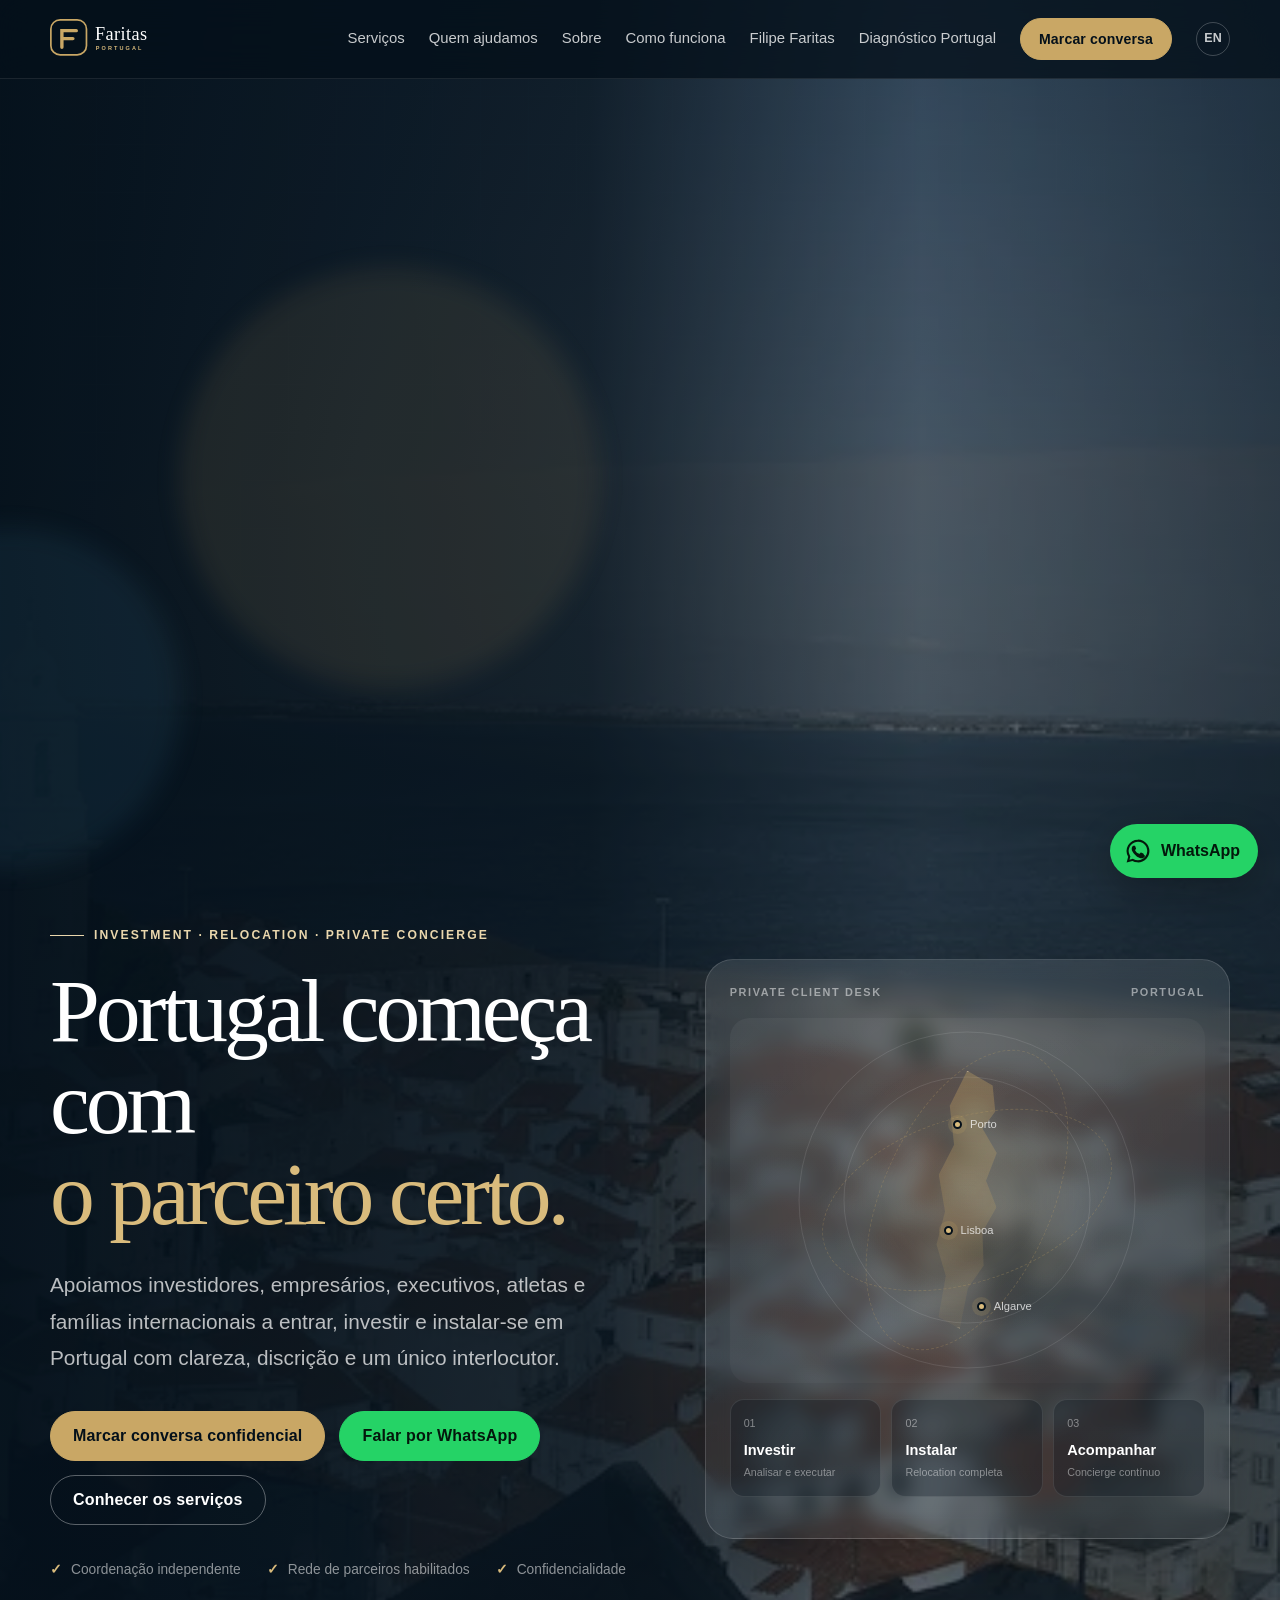
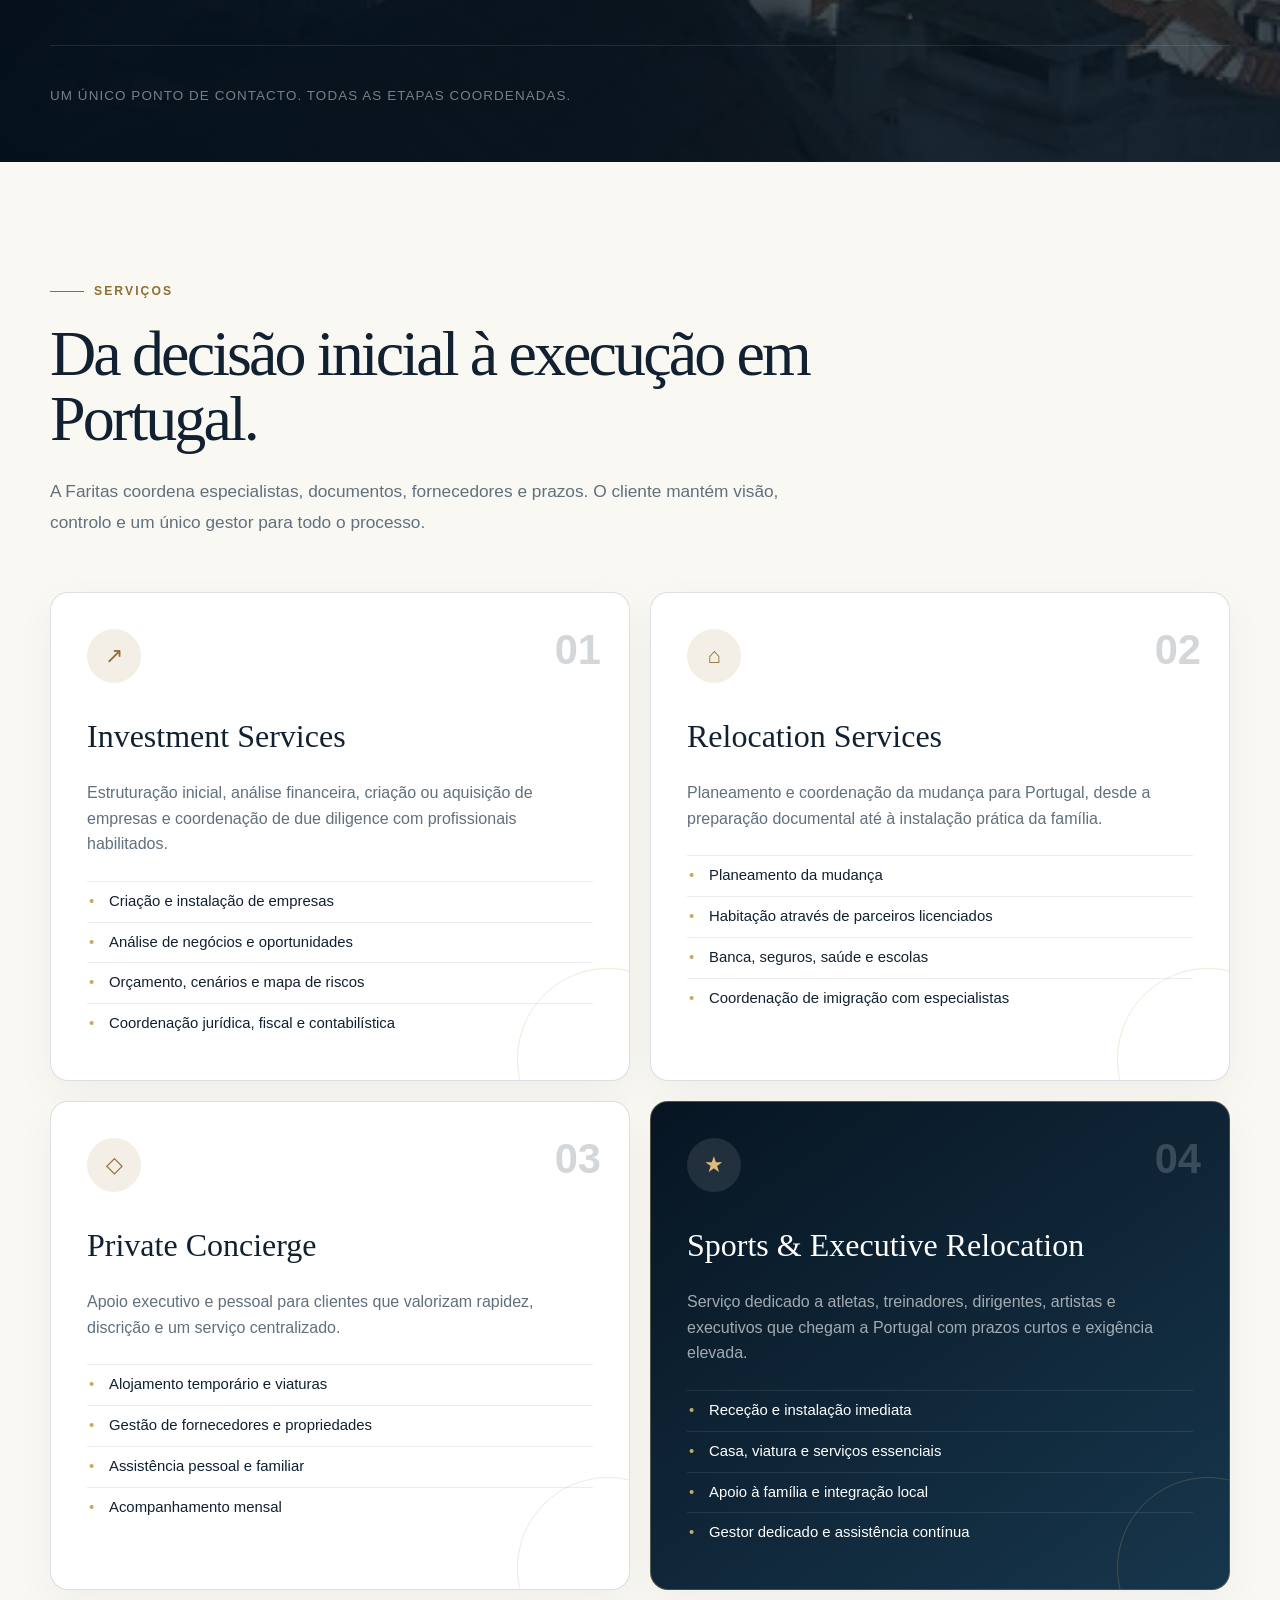
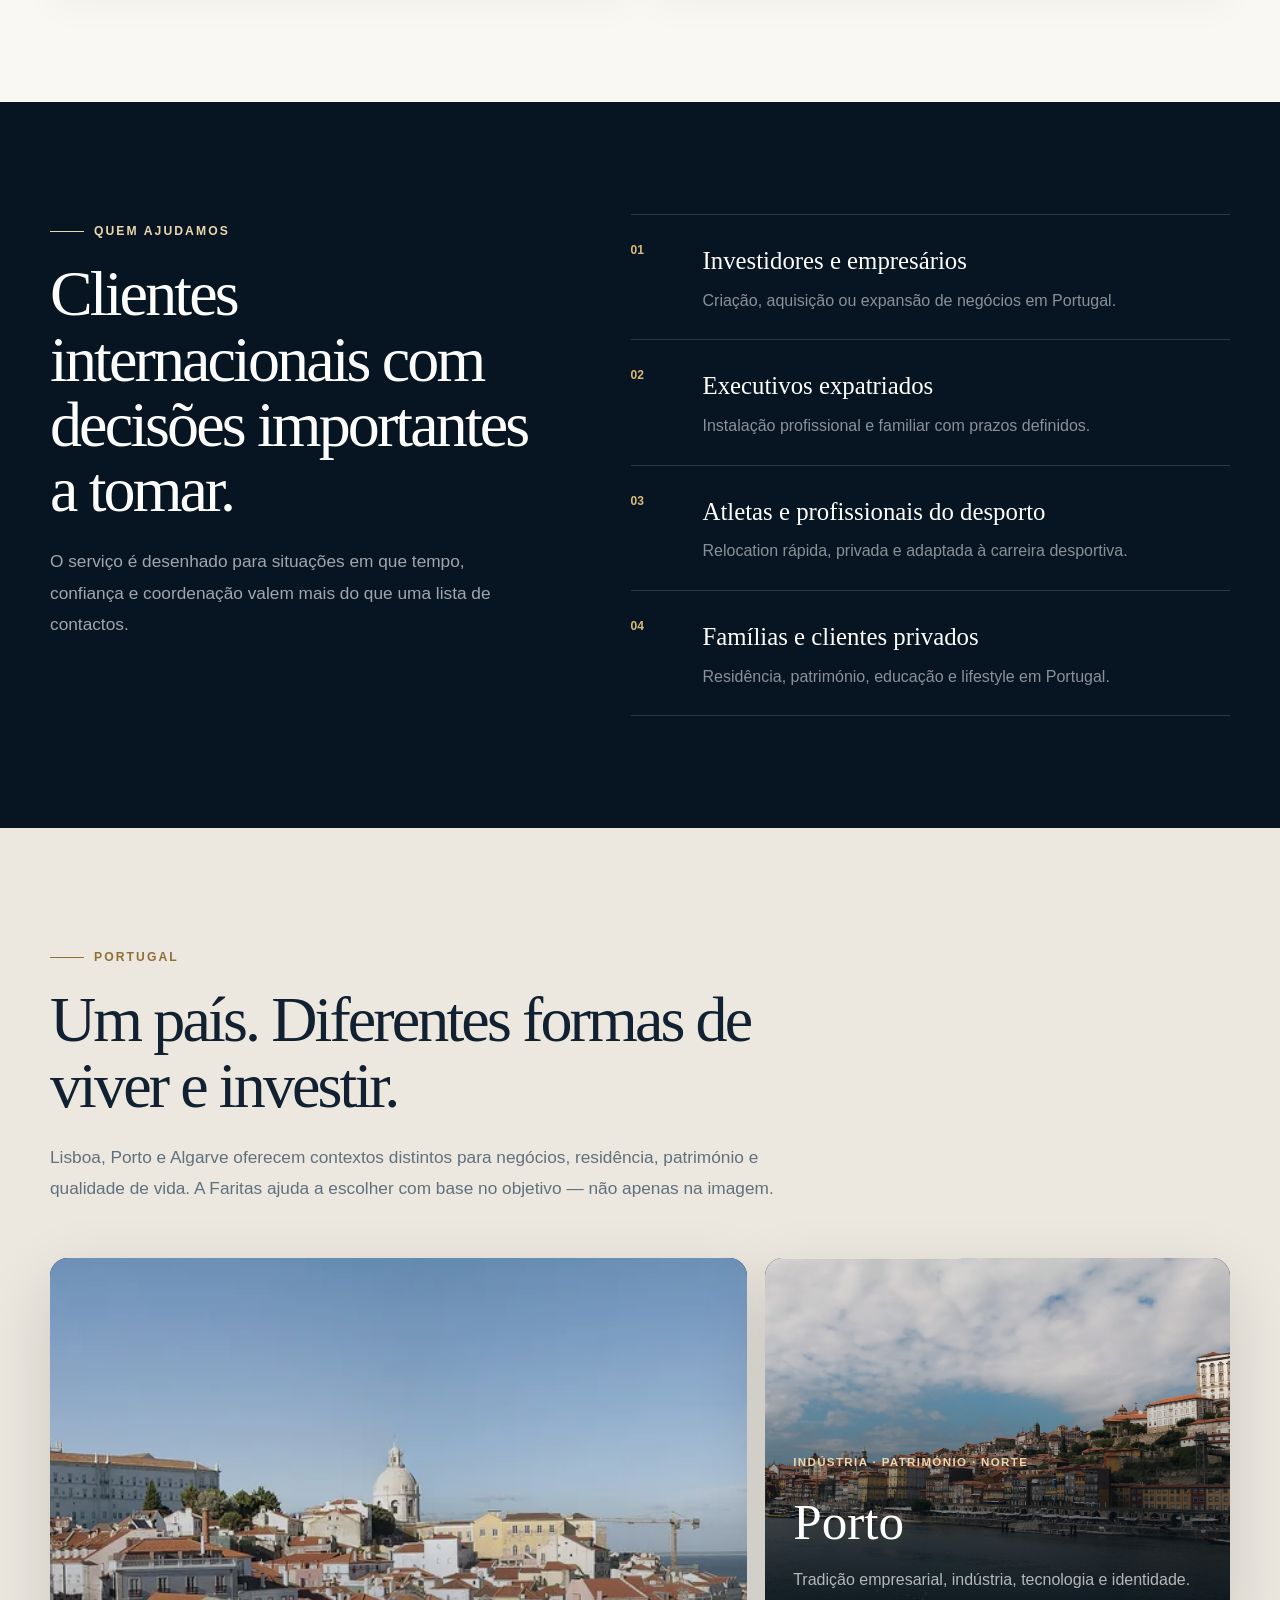
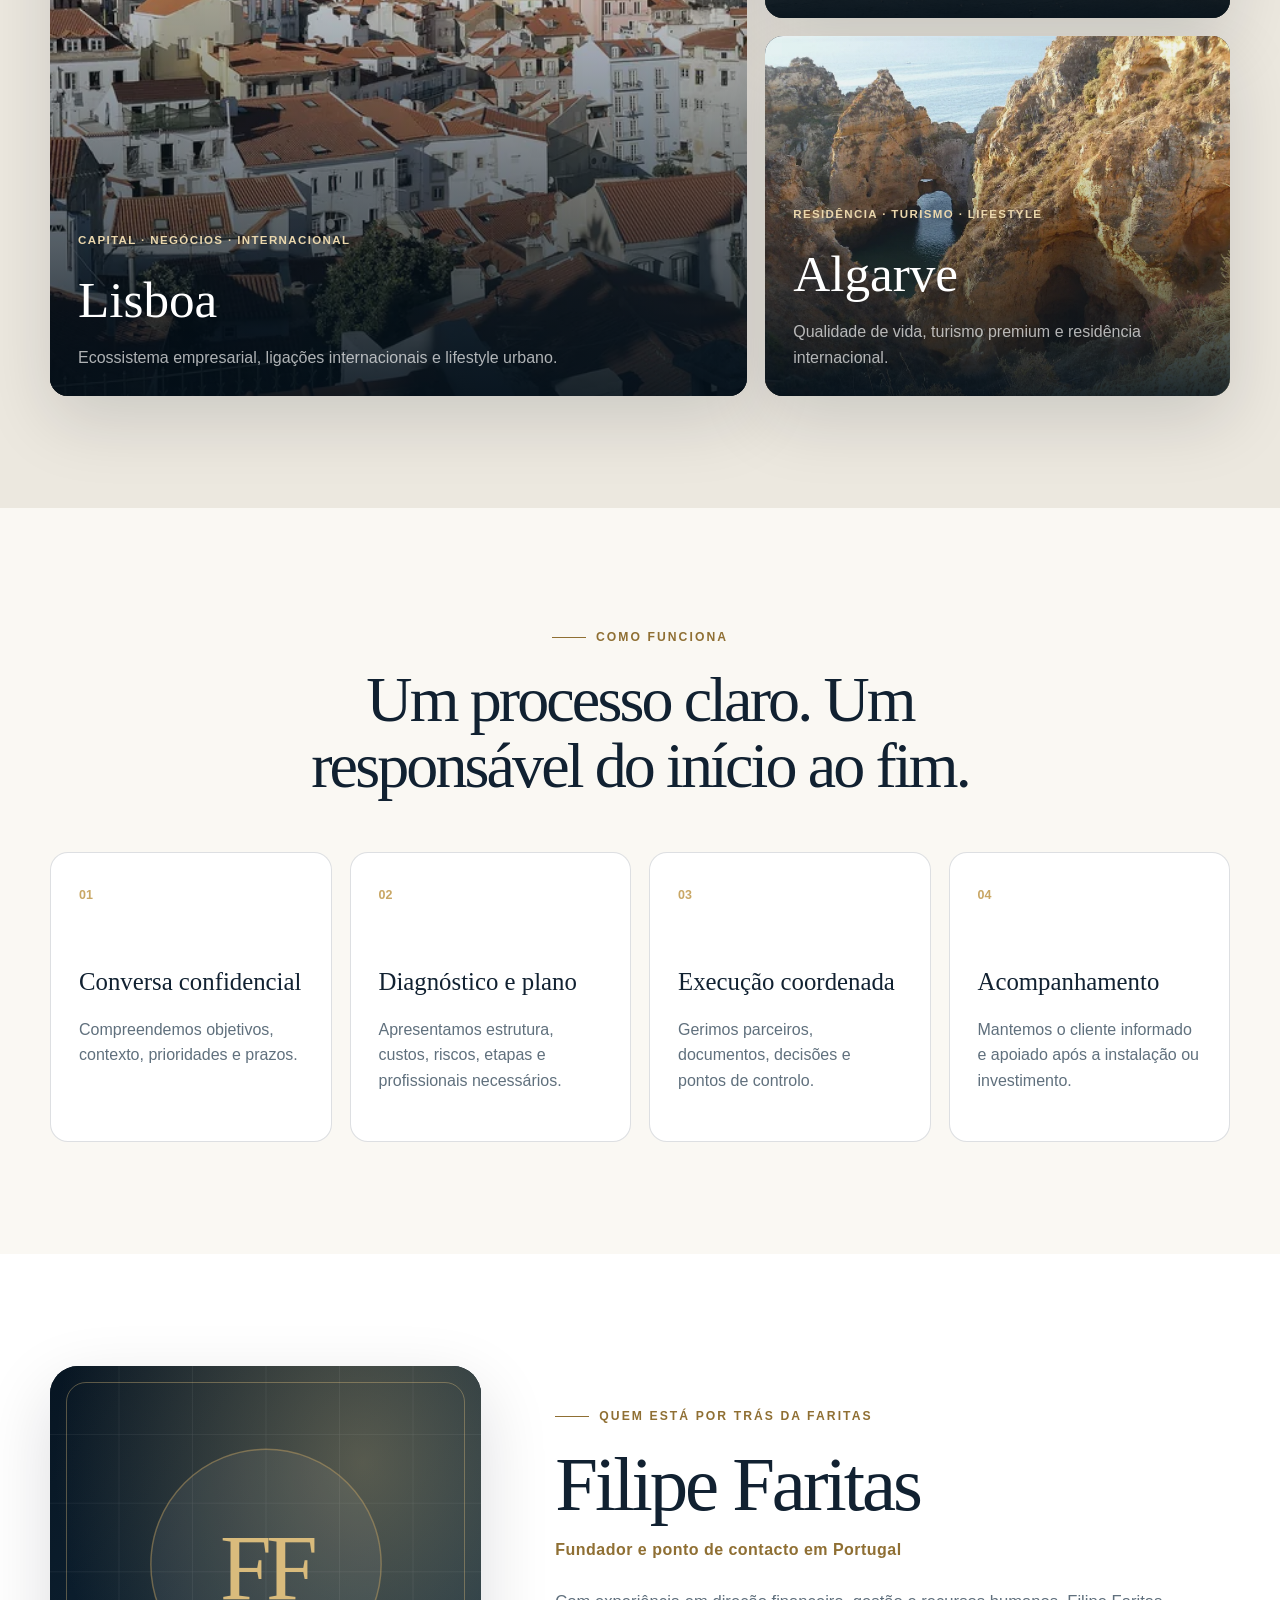
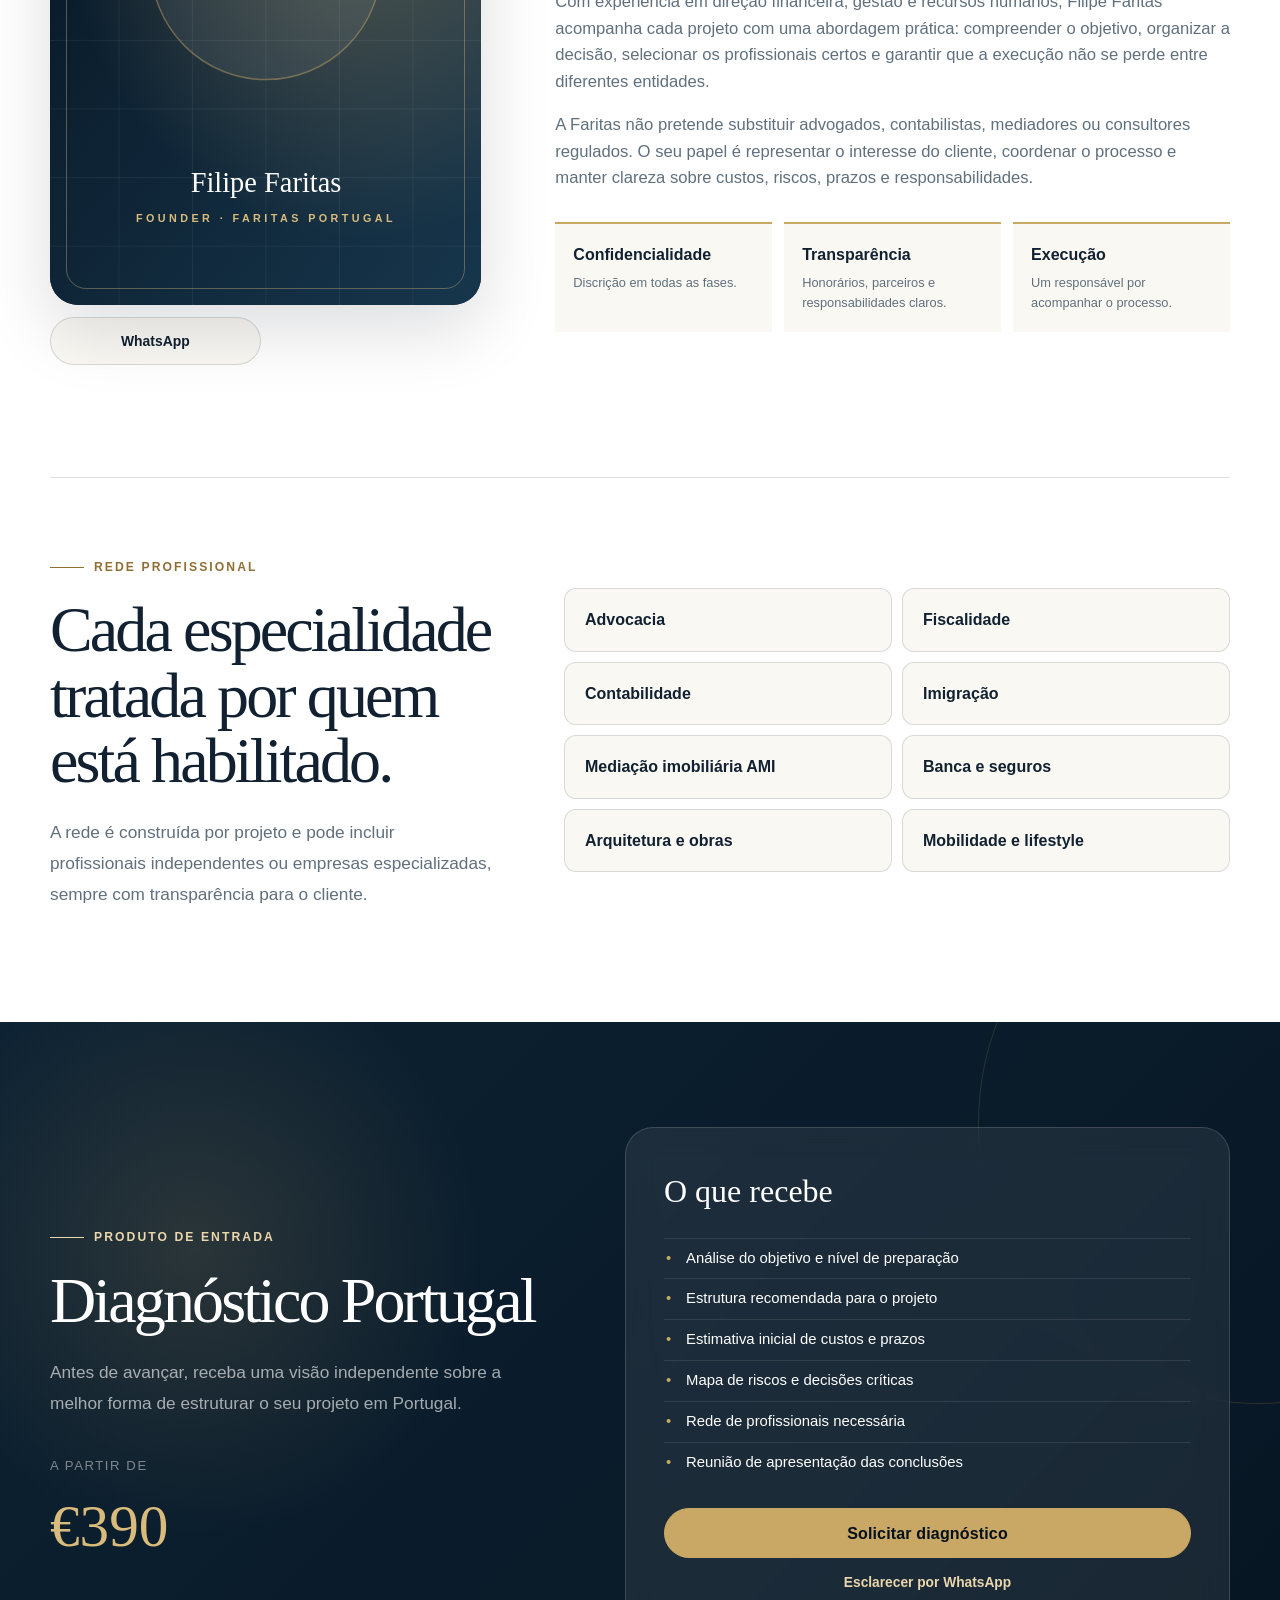
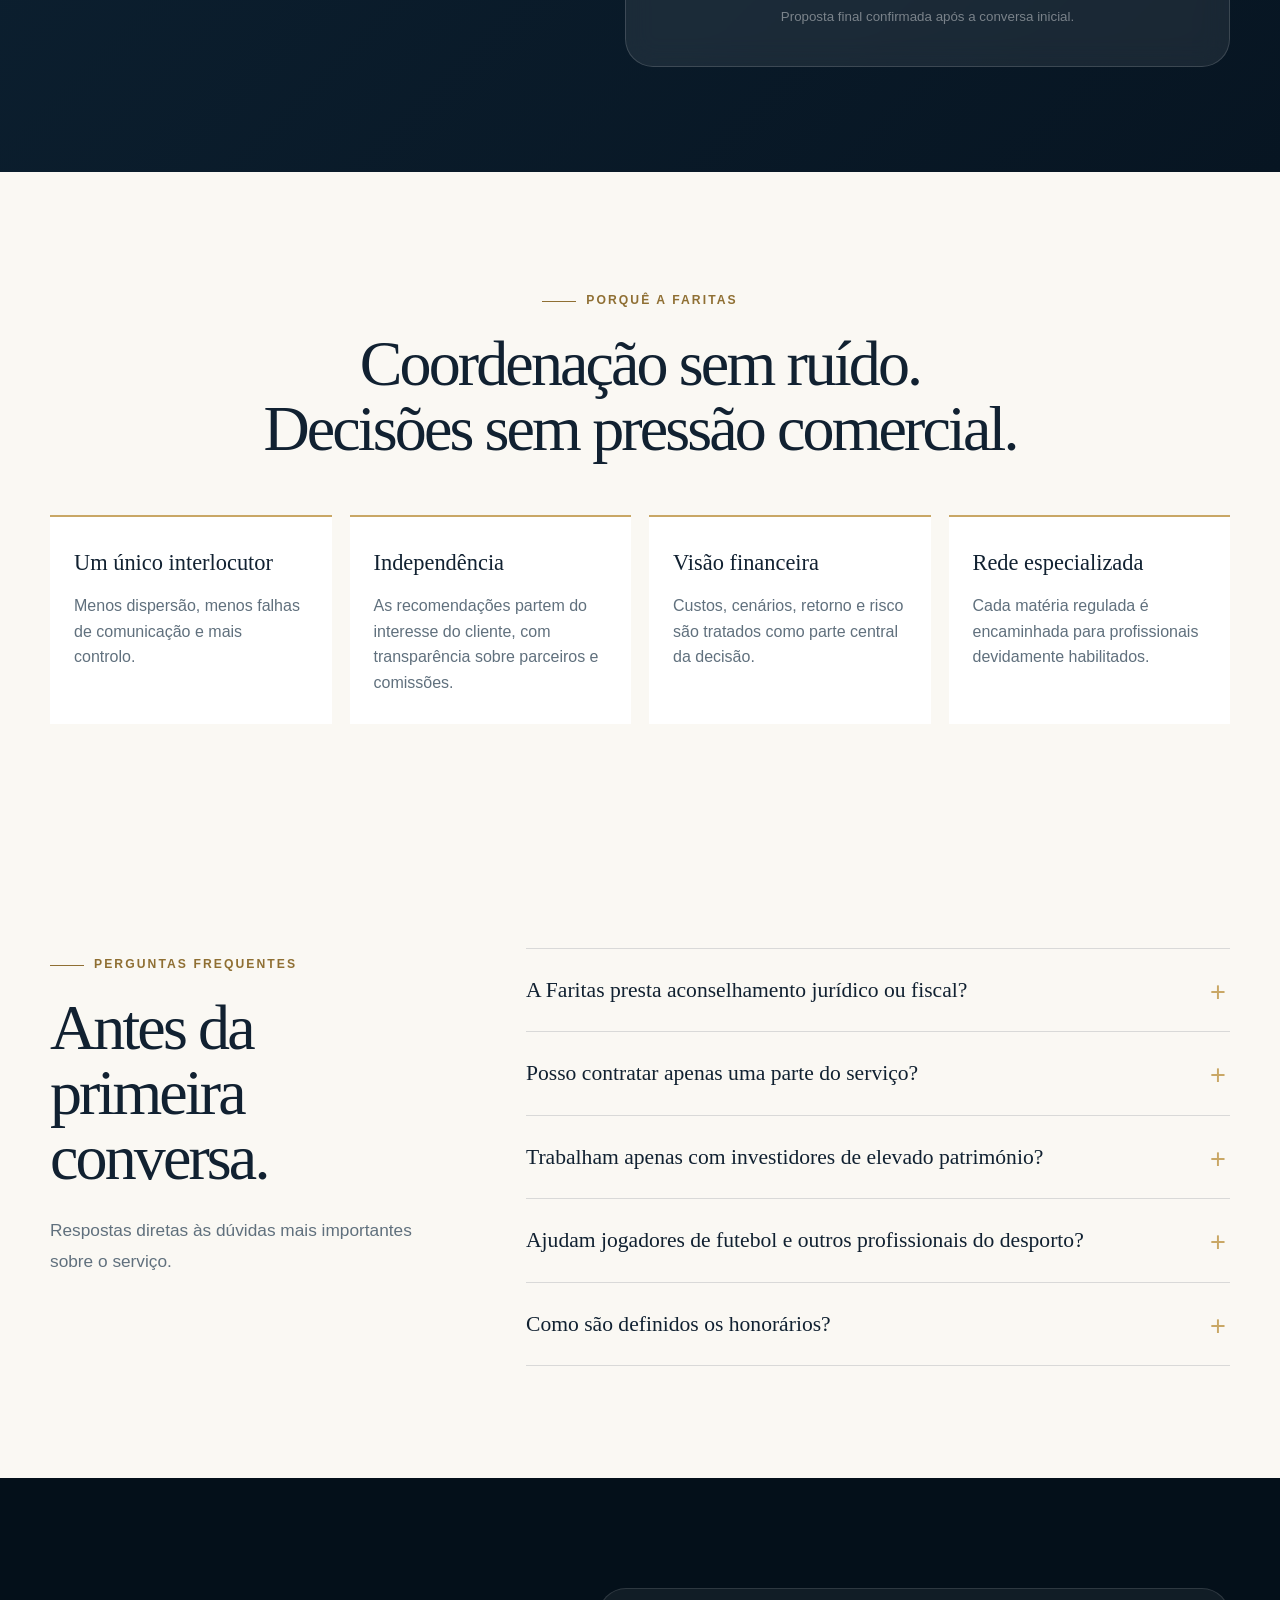
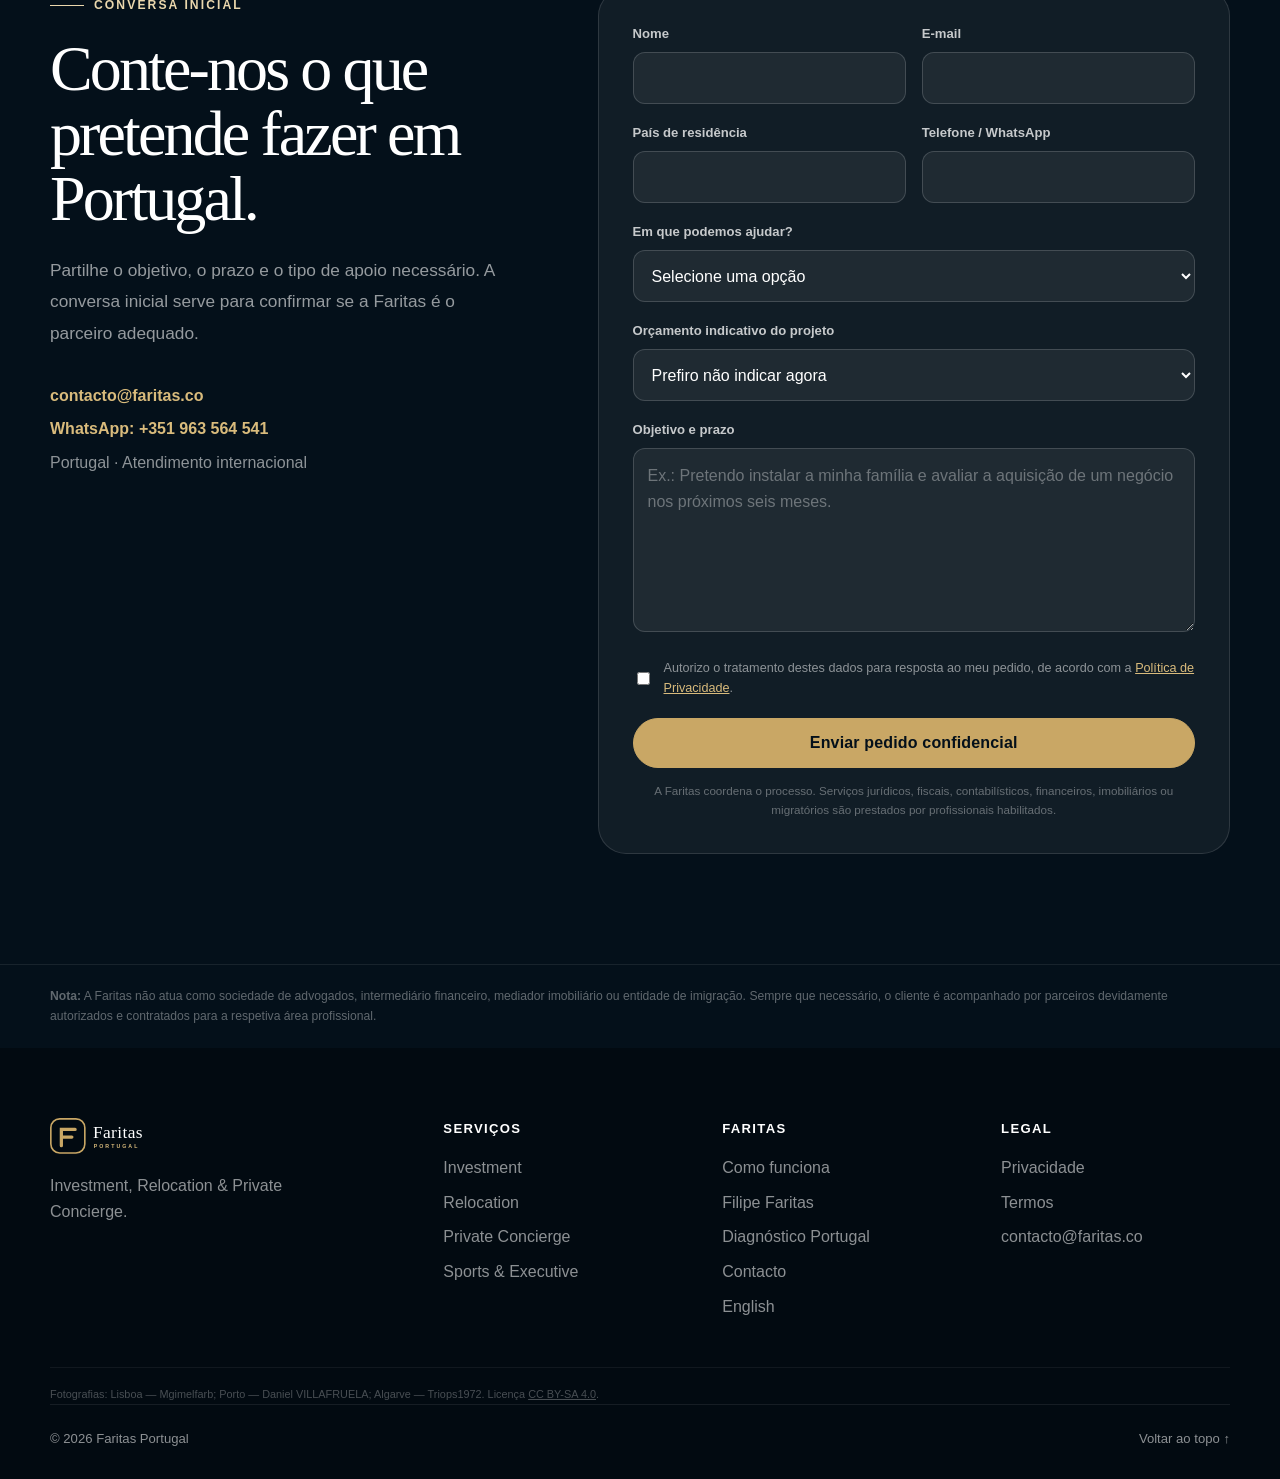
==== commit ecf92dfb: "Add files via upload" ====
--- a/index.html
+++ b/index.html
@@ -1,700 +1,610 @@
 <!DOCTYPE html>
 <html lang="pt-PT">
 <head>
-  <meta charset="UTF-8">
-  <meta name="viewport" content="width=device-width, initial-scale=1.0">
-
-  <title>Faritas Portugal — Investment, Relocation & Private Concierge</title>
-  <meta name="description" content="Apoio independente a investidores, empresários, executivos, atletas e famílias internacionais que pretendem investir, trabalhar ou instalar-se em Portugal.">
-  <meta name="robots" content="index, follow">
-  <meta name="theme-color" content="#071522">
-
-  <link rel="canonical" href="https://www.faritas.co/">
-  <link rel="alternate" hreflang="pt-PT" href="https://www.faritas.co/">
-  <link rel="alternate" hreflang="en" href="https://www.faritas.co/en.html">
-  <link rel="alternate" hreflang="x-default" href="https://www.faritas.co/">
-
-  <meta property="og:type" content="website">
-  <meta property="og:locale" content="pt_PT">
-  <meta property="og:title" content="Faritas Portugal — O seu parceiro de confiança em Portugal">
-  <meta property="og:description" content="Investimento, relocation e concierge privado, coordenados por um único interlocutor em Portugal.">
-  <meta property="og:url" content="https://www.faritas.co/">
-  <meta property="og:image" content="https://www.faritas.co/social-cover.png">
-
-  <meta name="twitter:card" content="summary_large_image">
-  <meta name="twitter:title" content="Faritas Portugal">
-  <meta name="twitter:description" content="Investment, Relocation & Private Concierge em Portugal.">
-  <meta name="twitter:image" content="https://www.faritas.co/social-cover.png">
-
-  <link rel="icon" href="favicon.svg" type="image/svg+xml">
-  <link rel="stylesheet" href="styles.css">
-
-  <script type="application/ld+json">
-  {
-    "@context": "https://schema.org",
-    "@type": "ProfessionalService",
-    "name": "Faritas Portugal",
-    "url": "https://www.faritas.co/",
-    "logo": "https://www.faritas.co/logo.svg",
-    "email": "contacto@faritas.co",
-    "telephone": "+351963564541",
-    "areaServed": "Portugal",
-    "description": "Coordenação de investimento, relocation e concierge privado para clientes internacionais em Portugal.",
-    "founder": {
-      "@type": "Person",
-      "name": "Filipe Faritas",
-      "sameAs": "https://www.linkedin.com/in/filipefaritas/"
-    },
-    "sameAs": ["https://www.linkedin.com/in/filipefaritas/"],
-    "serviceType": [
-      "Investment coordination",
-      "Relocation coordination",
-      "Private concierge",
-      "Sports and executive relocation"
-    ]
-  }
+<meta charset="utf-8"/>
+<meta content="width=device-width, initial-scale=1.0" name="viewport"/>
+<title>Faritas Portugal — Investment, Relocation &amp; Private Concierge</title>
+<meta content="Apoio independente a investidores, empresários, executivos, atletas e famílias internacionais que pretendem investir, trabalhar ou instalar-se em Portugal." name="description"/>
+<meta content="index, follow" name="robots"/>
+<meta content="#071522" name="theme-color"/>
+<link href="https://www.faritas.co/" rel="canonical"/>
+<link href="https://www.faritas.co/" hreflang="pt-PT" rel="alternate"/>
+<link href="https://www.faritas.co/en.html" hreflang="en" rel="alternate"/>
+<link href="https://www.faritas.co/" hreflang="x-default" rel="alternate"/>
+<meta content="website" property="og:type"/>
+<meta content="pt_PT" property="og:locale"/>
+<meta content="Faritas Portugal — O seu parceiro de confiança em Portugal" property="og:title"/>
+<meta content="Investimento, relocation e concierge privado, coordenados por um único interlocutor em Portugal." property="og:description"/>
+<meta content="https://www.faritas.co/" property="og:url"/>
+<meta content="https://www.faritas.co/social-cover.png" property="og:image"/>
+<meta content="summary_large_image" name="twitter:card"/>
+<meta content="Faritas Portugal" name="twitter:title"/>
+<meta content="Investment, Relocation &amp; Private Concierge em Portugal." name="twitter:description"/>
+<meta content="https://www.faritas.co/social-cover.png" name="twitter:image"/>
+<link href="favicon.svg" rel="icon" type="image/svg+xml"/>
+<link href="styles.css" rel="stylesheet"/>
+<script type="application/ld+json">
+{
+  "@context": "https://schema.org",
+  "@type": "ProfessionalService",
+  "name": "Faritas Portugal",
+  "url": "https://www.faritas.co/",
+  "logo": "https://www.faritas.co/logo.svg",
+  "email": "contacto@faritas.co",
+  "telephone": "+351963564541",
+  "areaServed": "Portugal",
+  "description": "Coordenação de investimento, relocation e concierge privado para clientes internacionais em Portugal.",
+  "founder": {
+    "@type": "Person",
+    "name": "Filipe Faritas"
+  },
+  "serviceType": [
+    "Investment coordination",
+    "Relocation coordination",
+    "Private concierge",
+    "Sports and executive relocation"
+  ]
+}
   </script>
 </head>
-
 <body>
-  <a class="skip-link" href="#conteudo">Saltar para o conteúdo</a>
-
-  <header class="site-header" id="topo">
-    <div class="header-inner">
-      <a class="brand" href="#topo" aria-label="Faritas Portugal — página inicial">
-        <img src="logo.svg" alt="Faritas Portugal">
-      </a>
-
-      <button class="menu-toggle" type="button" aria-expanded="false" aria-controls="main-nav">
-        <span></span><span></span><span></span>
-        <span class="sr-only">Abrir menu</span>
-      </button>
-
-      <nav class="main-nav" id="main-nav" aria-label="Navegação principal">
-        <a href="#servicos">Serviços</a>
-        <a href="#clientes">Quem ajudamos</a>
-        <a href="#sobre">Sobre</a>
-        <a href="#processo">Como funciona</a>
-        <a href="#sobre">Filipe Faritas</a>
-        <a href="#diagnostico">Diagnóstico Portugal</a>
-        <a href="#contacto" class="button button-small">Marcar conversa</a>
-        <a href="en.html" class="language-link" aria-label="English version">EN</a>
-      </nav>
-    </div>
-  </header>
-
-  <main id="conteudo">
-    <section class="hero">
-      <div class="hero-photo" aria-hidden="true"></div>
-      <div class="hero-glow hero-glow-one"></div>
-      <div class="hero-glow hero-glow-two"></div>
-
-      <div class="container hero-grid">
-        <div class="hero-copy">
-          <span class="eyebrow">Investment · Relocation · Private Concierge</span>
-
-          <h1>
+<a class="skip-link" href="#conteudo">Saltar para o conteúdo</a>
+<header class="site-header" id="topo">
+<div class="header-inner">
+<a aria-label="Faritas Portugal — página inicial" class="brand" href="#topo">
+<img alt="Faritas Portugal" src="logo.svg"/>
+</a>
+<button aria-controls="main-nav" aria-expanded="false" class="menu-toggle" type="button">
+<span></span><span></span><span></span>
+<span class="sr-only">Abrir menu</span>
+</button>
+<nav aria-label="Navegação principal" class="main-nav" id="main-nav">
+<a href="#servicos">Serviços</a>
+<a href="#clientes">Quem ajudamos</a>
+<a href="#sobre">Sobre</a>
+<a href="#processo">Como funciona</a>
+<a href="#sobre">Filipe Faritas</a>
+<a href="#diagnostico">Diagnóstico Portugal</a>
+<a class="button button-small" href="#contacto">Marcar conversa</a>
+<a aria-label="English version" class="language-link" href="en.html">EN</a>
+</nav>
+</div>
+</header>
+<main id="conteudo">
+<section class="hero">
+<div aria-hidden="true" class="hero-photo"></div>
+<div class="hero-glow hero-glow-one"></div>
+<div class="hero-glow hero-glow-two"></div>
+<div class="container hero-grid">
+<div class="hero-copy">
+<span class="eyebrow">Investment · Relocation · Private Concierge</span>
+<h1>
             Portugal começa com
             <span>o parceiro certo.</span>
-          </h1>
-
-          <p class="hero-lead">
+</h1>
+<p class="hero-lead">
             Apoiamos investidores, empresários, executivos, atletas e famílias
             internacionais a entrar, investir e instalar-se em Portugal com
             clareza, discrição e um único interlocutor.
           </p>
-
-          <div class="hero-actions">
-            <a href="#contacto" class="button">Marcar conversa confidencial</a>
-            <a href="https://wa.me/351963564541?text=Ol%C3%A1%20Filipe%2C%20gostaria%20de%20falar%20sobre%20um%20projeto%20em%20Portugal." class="button button-whatsapp" target="_blank" rel="noopener noreferrer">Falar por WhatsApp</a>
-            <a href="#servicos" class="button button-secondary">Conhecer os serviços</a>
-          </div>
-
-          <div class="trust-strip" aria-label="Princípios do serviço">
-            <span>Coordenação independente</span>
-            <span>Rede de parceiros habilitados</span>
-            <span>Confidencialidade</span>
-          </div>
-        </div>
-
-        <aside class="hero-panel" aria-label="Visão geral do serviço">
-          <div class="panel-topline">
-            <span>PRIVATE CLIENT DESK</span>
-            <span>PORTUGAL</span>
-          </div>
-
-          <div class="panel-map">
-            <div class="map-orbit orbit-one"></div>
-            <div class="map-orbit orbit-two"></div>
-            <div class="map-pin pin-lisbon"><span>Lisboa</span></div>
-            <div class="map-pin pin-porto"><span>Porto</span></div>
-            <div class="map-pin pin-algarve"><span>Algarve</span></div>
-            <div class="portugal-shape" aria-hidden="true"></div>
-          </div>
-
-          <div class="panel-services">
-            <div>
-              <small>01</small>
-              <strong>Investir</strong>
-              <span>Analisar e executar</span>
-            </div>
-            <div>
-              <small>02</small>
-              <strong>Instalar</strong>
-              <span>Relocation completa</span>
-            </div>
-            <div>
-              <small>03</small>
-              <strong>Acompanhar</strong>
-              <span>Concierge contínuo</span>
-            </div>
-          </div>
-        </aside>
-      </div>
-
-      <div class="hero-footer container">
-        <p>Um único ponto de contacto. Todas as etapas coordenadas.</p>
-      </div>
-    </section>
-
-    <section class="section section-light" id="servicos">
-      <div class="container">
-        <div class="section-heading">
-          <span class="eyebrow dark">Serviços</span>
-          <h2>Da decisão inicial à execução em Portugal.</h2>
-          <p>
+<div class="hero-actions">
+<a class="button" href="#contacto">Marcar conversa confidencial</a>
+<a class="button button-whatsapp" href="https://wa.me/351963564541?text=Ol%C3%A1%20Filipe%2C%20gostaria%20de%20falar%20sobre%20um%20projeto%20em%20Portugal." rel="noopener noreferrer" target="_blank">Falar por WhatsApp</a>
+<a class="button button-secondary" href="#servicos">Conhecer os serviços</a>
+</div>
+<div aria-label="Princípios do serviço" class="trust-strip">
+<span>Coordenação independente</span>
+<span>Rede de parceiros habilitados</span>
+<span>Confidencialidade</span>
+</div>
+</div>
+<aside aria-label="Visão geral do serviço" class="hero-panel">
+<div class="panel-topline">
+<span>PRIVATE CLIENT DESK</span>
+<span>PORTUGAL</span>
+</div>
+<div class="panel-map">
+<div class="map-orbit orbit-one"></div>
+<div class="map-orbit orbit-two"></div>
+<div class="map-pin pin-lisbon"><span>Lisboa</span></div>
+<div class="map-pin pin-porto"><span>Porto</span></div>
+<div class="map-pin pin-algarve"><span>Algarve</span></div>
+<div aria-hidden="true" class="portugal-shape"></div>
+</div>
+<div class="panel-services">
+<div>
+<small>01</small>
+<strong>Investir</strong>
+<span>Analisar e executar</span>
+</div>
+<div>
+<small>02</small>
+<strong>Instalar</strong>
+<span>Relocation completa</span>
+</div>
+<div>
+<small>03</small>
+<strong>Acompanhar</strong>
+<span>Concierge contínuo</span>
+</div>
+</div>
+</aside>
+</div>
+<div class="hero-footer container">
+<p>Um único ponto de contacto. Todas as etapas coordenadas.</p>
+</div>
+</section>
+<section class="section section-light" id="servicos">
+<div class="container">
+<div class="section-heading">
+<span class="eyebrow dark">Serviços</span>
+<h2>Da decisão inicial à execução em Portugal.</h2>
+<p>
             A Faritas coordena especialistas, documentos, fornecedores e prazos.
             O cliente mantém visão, controlo e um único gestor para todo o processo.
           </p>
-        </div>
-
-        <div class="service-grid">
-          <article class="service-card">
-            <span class="service-number">01</span>
-            <div class="service-icon" aria-hidden="true">↗</div>
-            <h3>Investment Services</h3>
-            <p>
+</div>
+<div class="service-grid">
+<article class="service-card">
+<span class="service-number">01</span>
+<div aria-hidden="true" class="service-icon">↗</div>
+<h3>Investment Services</h3>
+<p>
               Estruturação inicial, análise financeira, criação ou aquisição de
               empresas e coordenação de due diligence com profissionais habilitados.
             </p>
-            <ul>
-              <li>Criação e instalação de empresas</li>
-              <li>Análise de negócios e oportunidades</li>
-              <li>Orçamento, cenários e mapa de riscos</li>
-              <li>Coordenação jurídica, fiscal e contabilística</li>
-            </ul>
-          </article>
-
-          <article class="service-card">
-            <span class="service-number">02</span>
-            <div class="service-icon" aria-hidden="true">⌂</div>
-            <h3>Relocation Services</h3>
-            <p>
+<ul>
+<li>Criação e instalação de empresas</li>
+<li>Análise de negócios e oportunidades</li>
+<li>Orçamento, cenários e mapa de riscos</li>
+<li>Coordenação jurídica, fiscal e contabilística</li>
+</ul>
+</article>
+<article class="service-card">
+<span class="service-number">02</span>
+<div aria-hidden="true" class="service-icon">⌂</div>
+<h3>Relocation Services</h3>
+<p>
               Planeamento e coordenação da mudança para Portugal, desde a preparação
               documental até à instalação prática da família.
             </p>
-            <ul>
-              <li>Planeamento da mudança</li>
-              <li>Habitação através de parceiros licenciados</li>
-              <li>Banca, seguros, saúde e escolas</li>
-              <li>Coordenação de imigração com especialistas</li>
-            </ul>
-          </article>
-
-          <article class="service-card">
-            <span class="service-number">03</span>
-            <div class="service-icon" aria-hidden="true">◇</div>
-            <h3>Private Concierge</h3>
-            <p>
+<ul>
+<li>Planeamento da mudança</li>
+<li>Habitação através de parceiros licenciados</li>
+<li>Banca, seguros, saúde e escolas</li>
+<li>Coordenação de imigração com especialistas</li>
+</ul>
+</article>
+<article class="service-card">
+<span class="service-number">03</span>
+<div aria-hidden="true" class="service-icon">◇</div>
+<h3>Private Concierge</h3>
+<p>
               Apoio executivo e pessoal para clientes que valorizam rapidez,
               discrição e um serviço centralizado.
             </p>
-            <ul>
-              <li>Alojamento temporário e viaturas</li>
-              <li>Gestão de fornecedores e propriedades</li>
-              <li>Assistência pessoal e familiar</li>
-              <li>Acompanhamento mensal</li>
-            </ul>
-          </article>
-
-          <article class="service-card service-card-featured">
-            <span class="service-number">04</span>
-            <div class="service-icon" aria-hidden="true">★</div>
-            <h3>Sports & Executive Relocation</h3>
-            <p>
+<ul>
+<li>Alojamento temporário e viaturas</li>
+<li>Gestão de fornecedores e propriedades</li>
+<li>Assistência pessoal e familiar</li>
+<li>Acompanhamento mensal</li>
+</ul>
+</article>
+<article class="service-card service-card-featured">
+<span class="service-number">04</span>
+<div aria-hidden="true" class="service-icon">★</div>
+<h3>Sports &amp; Executive Relocation</h3>
+<p>
               Serviço dedicado a atletas, treinadores, dirigentes, artistas e
               executivos que chegam a Portugal com prazos curtos e exigência elevada.
             </p>
-            <ul>
-              <li>Receção e instalação imediata</li>
-              <li>Casa, viatura e serviços essenciais</li>
-              <li>Apoio à família e integração local</li>
-              <li>Gestor dedicado e assistência contínua</li>
-            </ul>
-          </article>
-        </div>
-      </div>
-    </section>
-
-    <section class="section section-ink" id="clientes">
-      <div class="container split-layout">
-        <div class="section-heading compact">
-          <span class="eyebrow">Quem ajudamos</span>
-          <h2>Clientes internacionais com decisões importantes a tomar.</h2>
-          <p>
+<ul>
+<li>Receção e instalação imediata</li>
+<li>Casa, viatura e serviços essenciais</li>
+<li>Apoio à família e integração local</li>
+<li>Gestor dedicado e assistência contínua</li>
+</ul>
+</article>
+</div>
+</div>
+</section>
+<section class="section section-ink" id="clientes">
+<div class="container split-layout">
+<div class="section-heading compact">
+<span class="eyebrow">Quem ajudamos</span>
+<h2>Clientes internacionais com decisões importantes a tomar.</h2>
+<p>
             O serviço é desenhado para situações em que tempo, confiança e
             coordenação valem mais do que uma lista de contactos.
           </p>
-        </div>
-
-        <div class="client-list">
-          <article>
-            <span>01</span>
-            <div>
-              <h3>Investidores e empresários</h3>
-              <p>Criação, aquisição ou expansão de negócios em Portugal.</p>
-            </div>
-          </article>
-
-          <article>
-            <span>02</span>
-            <div>
-              <h3>Executivos expatriados</h3>
-              <p>Instalação profissional e familiar com prazos definidos.</p>
-            </div>
-          </article>
-
-          <article>
-            <span>03</span>
-            <div>
-              <h3>Atletas e profissionais do desporto</h3>
-              <p>Relocation rápida, privada e adaptada à carreira desportiva.</p>
-            </div>
-          </article>
-
-          <article>
-            <span>04</span>
-            <div>
-              <h3>Famílias e clientes privados</h3>
-              <p>Residência, património, educação e lifestyle em Portugal.</p>
-            </div>
-          </article>
-        </div>
-      </div>
-    </section>
-
-    <section class="section portugal-showcase" id="portugal">
-      <div class="container">
-        <div class="section-heading">
-          <span class="eyebrow dark">Portugal</span>
-          <h2>Um país. Diferentes formas de viver e investir.</h2>
-          <p>
+</div>
+<div class="client-list">
+<article>
+<span>01</span>
+<div>
+<h3>Investidores e empresários</h3>
+<p>Criação, aquisição ou expansão de negócios em Portugal.</p>
+</div>
+</article>
+<article>
+<span>02</span>
+<div>
+<h3>Executivos expatriados</h3>
+<p>Instalação profissional e familiar com prazos definidos.</p>
+</div>
+</article>
+<article>
+<span>03</span>
+<div>
+<h3>Atletas e profissionais do desporto</h3>
+<p>Relocation rápida, privada e adaptada à carreira desportiva.</p>
+</div>
+</article>
+<article>
+<span>04</span>
+<div>
+<h3>Famílias e clientes privados</h3>
+<p>Residência, património, educação e lifestyle em Portugal.</p>
+</div>
+</article>
+</div>
+</div>
+</section>
+<section class="section portugal-showcase" id="portugal">
+<div class="container">
+<div class="section-heading">
+<span class="eyebrow dark">Portugal</span>
+<h2>Um país. Diferentes formas de viver e investir.</h2>
+<p>
             Lisboa, Porto e Algarve oferecem contextos distintos para negócios,
             residência, património e qualidade de vida. A Faritas ajuda a escolher
             com base no objetivo — não apenas na imagem.
           </p>
-        </div>
+</div>
+<div class="destination-grid">
+<article class="destination-card destination-card-wide">
+<picture>
+<source srcset="lisboa.webp" type="image/webp"/>
+<img alt="Panorama da zona histórica de Lisboa" loading="lazy" src="lisboa.jpg"/>
+</picture>
+<div class="destination-overlay">
+<span>Capital · Negócios · Internacional</span>
+<h3>Lisboa</h3>
+<p>Ecossistema empresarial, ligações internacionais e lifestyle urbano.</p>
+</div>
+</article>
+<article class="destination-card">
+<picture>
+<source srcset="porto.webp" type="image/webp"/>
+<img alt="Panorama da Ribeira e do rio Douro no Porto" loading="lazy" src="porto.jpg"/>
+</picture>
+<div class="destination-overlay">
+<span>Indústria · Património · Norte</span>
+<h3>Porto</h3>
+<p>Tradição empresarial, indústria, tecnologia e identidade.</p>
+</div>
+</article>
+<article class="destination-card">
+<picture>
+<source srcset="algarve.webp" type="image/webp"/>
+<img alt="Costa rochosa do Algarve junto ao oceano" loading="lazy" src="algarve.jpg"/>
+</picture>
+<div class="destination-overlay">
+<span>Residência · Turismo · Lifestyle</span>
+<h3>Algarve</h3>
+<p>Qualidade de vida, turismo premium e residência internacional.</p>
+</div>
+</article>
+</div>
+</div>
+</section>
+<section class="section section-light" id="processo">
+<div class="container">
+<div class="section-heading centered">
+<span class="eyebrow dark">Como funciona</span>
+<h2>Um processo claro. Um responsável do início ao fim.</h2>
+</div>
+<div class="process-grid">
+<article>
+<span>01</span>
+<h3>Conversa confidencial</h3>
+<p>Compreendemos objetivos, contexto, prioridades e prazos.</p>
+</article>
+<article>
+<span>02</span>
+<h3>Diagnóstico e plano</h3>
+<p>Apresentamos estrutura, custos, riscos, etapas e profissionais necessários.</p>
+</article>
+<article>
+<span>03</span>
+<h3>Execução coordenada</h3>
+<p>Gerimos parceiros, documentos, decisões e pontos de controlo.</p>
+</article>
+<article>
+<span>04</span>
+<h3>Acompanhamento</h3>
+<p>Mantemos o cliente informado e apoiado após a instalação ou investimento.</p>
+</article>
+</div>
+</div>
+</section>
+<section class="section founder-section" id="sobre">
+<div class="container founder-grid">
+<div class="founder-media">
+<div class="founder-image-frame">
+<img alt="Filipe Faritas, fundador da Faritas Portugal" loading="lazy" src="filipe-faritas.svg"/>
+</div>
+<div class="founder-links">
 
-        <div class="destination-grid">
-          <article class="destination-card destination-card-wide">
-            <picture>
-              <source srcset="lisboa.webp" type="image/webp">
-              <img src="lisboa.jpg" alt="Panorama da zona histórica de Lisboa" loading="lazy">
-            </picture>
-            <div class="destination-overlay">
-              <span>Capital · Negócios · Internacional</span>
-              <h3>Lisboa</h3>
-              <p>Ecossistema empresarial, ligações internacionais e lifestyle urbano.</p>
-            </div>
-          </article>
-
-          <article class="destination-card">
-            <picture>
-              <source srcset="porto.webp" type="image/webp">
-              <img src="porto.jpg" alt="Panorama da Ribeira e do rio Douro no Porto" loading="lazy">
-            </picture>
-            <div class="destination-overlay">
-              <span>Indústria · Património · Norte</span>
-              <h3>Porto</h3>
-              <p>Tradição empresarial, indústria, tecnologia e identidade.</p>
-            </div>
-          </article>
-
-          <article class="destination-card">
-            <picture>
-              <source srcset="algarve.webp" type="image/webp">
-              <img src="algarve.jpg" alt="Costa rochosa do Algarve junto ao oceano" loading="lazy">
-            </picture>
-            <div class="destination-overlay">
-              <span>Residência · Turismo · Lifestyle</span>
-              <h3>Algarve</h3>
-              <p>Qualidade de vida, turismo premium e residência internacional.</p>
-            </div>
-          </article>
-        </div>
-      </div>
-    </section>
-
-    <section class="section section-light" id="processo">
-      <div class="container">
-        <div class="section-heading centered">
-          <span class="eyebrow dark">Como funciona</span>
-          <h2>Um processo claro. Um responsável do início ao fim.</h2>
-        </div>
-
-        <div class="process-grid">
-          <article>
-            <span>01</span>
-            <h3>Conversa confidencial</h3>
-            <p>Compreendemos objetivos, contexto, prioridades e prazos.</p>
-          </article>
-
-          <article>
-            <span>02</span>
-            <h3>Diagnóstico e plano</h3>
-            <p>Apresentamos estrutura, custos, riscos, etapas e profissionais necessários.</p>
-          </article>
-
-          <article>
-            <span>03</span>
-            <h3>Execução coordenada</h3>
-            <p>Gerimos parceiros, documentos, decisões e pontos de controlo.</p>
-          </article>
-
-          <article>
-            <span>04</span>
-            <h3>Acompanhamento</h3>
-            <p>Mantemos o cliente informado e apoiado após a instalação ou investimento.</p>
-          </article>
-        </div>
-      </div>
-    </section>
-
-    <section class="section founder-section" id="sobre">
-      <div class="container founder-grid">
-        <div class="founder-media">
-          <div class="founder-image-frame">
-            <img src="filipe-faritas.svg" alt="Filipe Faritas, fundador da Faritas Portugal" loading="lazy">
-          </div>
-          <div class="founder-links">
-            <a class="social-button" href="https://www.linkedin.com/in/filipefaritas/" target="_blank" rel="noopener noreferrer" aria-label="LinkedIn de Filipe Faritas">
-              <svg viewBox="0 0 24 24" aria-hidden="true"><path d="M6.5 8.2H3.1V19h3.4V8.2ZM4.8 3A2 2 0 1 0 4.8 7a2 2 0 0 0 0-4ZM20.9 12.8c0-3.3-1.8-4.9-4.2-4.9-1.9 0-2.8 1.1-3.3 1.8V8.2H10V19h3.4v-5.3c0-1.4.3-2.8 2.1-2.8 1.8 0 1.8 1.7 1.8 2.9V19h3.4l.2-6.2Z"/></svg>
-              LinkedIn
-            </a>
-            <a class="social-button" href="https://wa.me/351963564541?text=Ol%C3%A1%20Filipe%2C%20gostaria%20de%20falar%20sobre%20um%20projeto%20em%20Portugal." target="_blank" rel="noopener noreferrer">WhatsApp</a>
-          </div>
-        </div>
-
-        <div class="founder-copy">
-          <span class="eyebrow dark">Quem está por trás da Faritas</span>
-          <h2>Filipe Faritas</h2>
-          <p class="founder-role">Fundador e ponto de contacto em Portugal</p>
-          <p>
+<a class="social-button" href="https://wa.me/351963564541?text=Ol%C3%A1%20Filipe%2C%20gostaria%20de%20falar%20sobre%20um%20projeto%20em%20Portugal." rel="noopener noreferrer" target="_blank">WhatsApp</a>
+</div>
+</div>
+<div class="founder-copy">
+<span class="eyebrow dark">Quem está por trás da Faritas</span>
+<h2>Filipe Faritas</h2>
+<p class="founder-role">Fundador e ponto de contacto em Portugal</p>
+<p>
             Com experiência em direção financeira, gestão e recursos humanos,
             Filipe Faritas acompanha cada projeto com uma abordagem prática:
             compreender o objetivo, organizar a decisão, selecionar os profissionais
             certos e garantir que a execução não se perde entre diferentes entidades.
           </p>
-          <p>
+<p>
             A Faritas não pretende substituir advogados, contabilistas, mediadores ou
             consultores regulados. O seu papel é representar o interesse do cliente,
             coordenar o processo e manter clareza sobre custos, riscos, prazos e responsabilidades.
           </p>
-
-          <div class="founder-principles">
-            <div><strong>Confidencialidade</strong><span>Discrição em todas as fases.</span></div>
-            <div><strong>Transparência</strong><span>Honorários, parceiros e responsabilidades claros.</span></div>
-            <div><strong>Execução</strong><span>Um responsável por acompanhar o processo.</span></div>
-          </div>
-        </div>
-      </div>
-    </section>
-
-    <section class="section partner-section" id="parceiros">
-      <div class="container partner-grid">
-        <div class="section-heading compact">
-          <span class="eyebrow dark">Rede profissional</span>
-          <h2>Cada especialidade tratada por quem está habilitado.</h2>
-          <p>
+<div class="founder-principles">
+<div><strong>Confidencialidade</strong><span>Discrição em todas as fases.</span></div>
+<div><strong>Transparência</strong><span>Honorários, parceiros e responsabilidades claros.</span></div>
+<div><strong>Execução</strong><span>Um responsável por acompanhar o processo.</span></div>
+</div>
+</div>
+</div>
+</section>
+<section class="section partner-section" id="parceiros">
+<div class="container partner-grid">
+<div class="section-heading compact">
+<span class="eyebrow dark">Rede profissional</span>
+<h2>Cada especialidade tratada por quem está habilitado.</h2>
+<p>
             A rede é construída por projeto e pode incluir profissionais independentes
             ou empresas especializadas, sempre com transparência para o cliente.
           </p>
-        </div>
-        <div class="partner-categories" aria-label="Categorias de parceiros">
-          <span>Advocacia</span>
-          <span>Fiscalidade</span>
-          <span>Contabilidade</span>
-          <span>Imigração</span>
-          <span>Mediação imobiliária AMI</span>
-          <span>Banca e seguros</span>
-          <span>Arquitetura e obras</span>
-          <span>Mobilidade e lifestyle</span>
-        </div>
-      </div>
-    </section>
-
-    <section class="diagnostic-section" id="diagnostico">
-      <div class="container diagnostic-grid">
-        <div>
-          <span class="eyebrow">Produto de entrada</span>
-          <h2>Diagnóstico Portugal</h2>
-          <p class="diagnostic-lead">
+</div>
+<div aria-label="Categorias de parceiros" class="partner-categories">
+<span>Advocacia</span>
+<span>Fiscalidade</span>
+<span>Contabilidade</span>
+<span>Imigração</span>
+<span>Mediação imobiliária AMI</span>
+<span>Banca e seguros</span>
+<span>Arquitetura e obras</span>
+<span>Mobilidade e lifestyle</span>
+</div>
+</div>
+</section>
+<section class="diagnostic-section" id="diagnostico">
+<div class="container diagnostic-grid">
+<div>
+<span class="eyebrow">Produto de entrada</span>
+<h2>Diagnóstico Portugal</h2>
+<p class="diagnostic-lead">
             Antes de avançar, receba uma visão independente sobre a melhor forma
             de estruturar o seu projeto em Portugal.
           </p>
-
-          <div class="diagnostic-price">
-            <span>A partir de</span>
-            <strong>€390</strong>
-          </div>
-        </div>
-
-        <div class="diagnostic-card">
-          <h3>O que recebe</h3>
-          <ul>
-            <li>Análise do objetivo e nível de preparação</li>
-            <li>Estrutura recomendada para o projeto</li>
-            <li>Estimativa inicial de custos e prazos</li>
-            <li>Mapa de riscos e decisões críticas</li>
-            <li>Rede de profissionais necessária</li>
-            <li>Reunião de apresentação das conclusões</li>
-          </ul>
-          <a href="#contacto" class="button button-full">Solicitar diagnóstico</a>
-          <a href="https://wa.me/351963564541?text=Ol%C3%A1%20Filipe%2C%20gostaria%20de%20falar%20sobre%20um%20projeto%20em%20Portugal." class="diagnostic-whatsapp" target="_blank" rel="noopener noreferrer">Esclarecer por WhatsApp</a>
-          <small>Proposta final confirmada após a conversa inicial.</small>
-        </div>
-      </div>
-    </section>
-
-    <section class="section section-light why-section">
-      <div class="container">
-        <div class="section-heading centered">
-          <span class="eyebrow dark">Porquê a Faritas</span>
-          <h2>Coordenação sem ruído. Decisões sem pressão comercial.</h2>
-        </div>
-
-        <div class="why-grid">
-          <article>
-            <h3>Um único interlocutor</h3>
-            <p>Menos dispersão, menos falhas de comunicação e mais controlo.</p>
-          </article>
-
-          <article>
-            <h3>Independência</h3>
-            <p>As recomendações partem do interesse do cliente, com transparência sobre parceiros e comissões.</p>
-          </article>
-
-          <article>
-            <h3>Visão financeira</h3>
-            <p>Custos, cenários, retorno e risco são tratados como parte central da decisão.</p>
-          </article>
-
-          <article>
-            <h3>Rede especializada</h3>
-            <p>Cada matéria regulada é encaminhada para profissionais devidamente habilitados.</p>
-          </article>
-        </div>
-      </div>
-    </section>
-
-    <section class="section section-light faq-section" id="faq">
-      <div class="container faq-grid">
-        <div class="section-heading compact">
-          <span class="eyebrow dark">Perguntas frequentes</span>
-          <h2>Antes da primeira conversa.</h2>
-          <p>Respostas diretas às dúvidas mais importantes sobre o serviço.</p>
-        </div>
-
-        <div class="faq-list">
-          <details>
-            <summary>A Faritas presta aconselhamento jurídico ou fiscal?</summary>
-            <p>Não. A Faritas coordena o projeto e organiza a decisão. Matérias jurídicas, fiscais, contabilísticas, financeiras, imobiliárias e migratórias são tratadas por profissionais habilitados.</p>
-          </details>
-          <details>
-            <summary>Posso contratar apenas uma parte do serviço?</summary>
-            <p>Sim. O âmbito pode limitar-se ao Diagnóstico Portugal, a uma etapa concreta ou a uma coordenação integral, conforme o objetivo e a complexidade.</p>
-          </details>
-          <details>
-            <summary>Trabalham apenas com investidores de elevado património?</summary>
-            <p>Não. O critério principal é existir um projeto claro, recursos compatíveis e necessidade real de coordenação. A conversa inicial serve para avaliar o enquadramento.</p>
-          </details>
-          <details>
-            <summary>Ajudam jogadores de futebol e outros profissionais do desporto?</summary>
-            <p>Sim. O serviço Sports & Executive Relocation pode coordenar alojamento, viatura, instalação familiar, fornecedores e apoio contínuo, através de parceiros adequados.</p>
-          </details>
-          <details>
-            <summary>Como são definidos os honorários?</summary>
-            <p>Após a conversa inicial, é apresentada uma proposta com âmbito, entregáveis, prazos e preço. Eventuais comissões ou relações com parceiros devem ser comunicadas com transparência.</p>
-          </details>
-        </div>
-      </div>
-    </section>
-
-    <section class="contact-section" id="contacto">
-      <div class="container contact-grid">
-        <div class="contact-copy">
-          <span class="eyebrow">Conversa inicial</span>
-          <h2>Conte-nos o que pretende fazer em Portugal.</h2>
-          <p>
+<div class="diagnostic-price">
+<span>A partir de</span>
+<strong>€390</strong>
+</div>
+</div>
+<div class="diagnostic-card">
+<h3>O que recebe</h3>
+<ul>
+<li>Análise do objetivo e nível de preparação</li>
+<li>Estrutura recomendada para o projeto</li>
+<li>Estimativa inicial de custos e prazos</li>
+<li>Mapa de riscos e decisões críticas</li>
+<li>Rede de profissionais necessária</li>
+<li>Reunião de apresentação das conclusões</li>
+</ul>
+<a class="button button-full" href="#contacto">Solicitar diagnóstico</a>
+<a class="diagnostic-whatsapp" href="https://wa.me/351963564541?text=Ol%C3%A1%20Filipe%2C%20gostaria%20de%20falar%20sobre%20um%20projeto%20em%20Portugal." rel="noopener noreferrer" target="_blank">Esclarecer por WhatsApp</a>
+<small>Proposta final confirmada após a conversa inicial.</small>
+</div>
+</div>
+</section>
+<section class="section section-light why-section">
+<div class="container">
+<div class="section-heading centered">
+<span class="eyebrow dark">Porquê a Faritas</span>
+<h2>Coordenação sem ruído. Decisões sem pressão comercial.</h2>
+</div>
+<div class="why-grid">
+<article>
+<h3>Um único interlocutor</h3>
+<p>Menos dispersão, menos falhas de comunicação e mais controlo.</p>
+</article>
+<article>
+<h3>Independência</h3>
+<p>As recomendações partem do interesse do cliente, com transparência sobre parceiros e comissões.</p>
+</article>
+<article>
+<h3>Visão financeira</h3>
+<p>Custos, cenários, retorno e risco são tratados como parte central da decisão.</p>
+</article>
+<article>
+<h3>Rede especializada</h3>
+<p>Cada matéria regulada é encaminhada para profissionais devidamente habilitados.</p>
+</article>
+</div>
+</div>
+</section>
+<section class="section section-light faq-section" id="faq">
+<div class="container faq-grid">
+<div class="section-heading compact">
+<span class="eyebrow dark">Perguntas frequentes</span>
+<h2>Antes da primeira conversa.</h2>
+<p>Respostas diretas às dúvidas mais importantes sobre o serviço.</p>
+</div>
+<div class="faq-list">
+<details>
+<summary>A Faritas presta aconselhamento jurídico ou fiscal?</summary>
+<p>Não. A Faritas coordena o projeto e organiza a decisão. Matérias jurídicas, fiscais, contabilísticas, financeiras, imobiliárias e migratórias são tratadas por profissionais habilitados.</p>
+</details>
+<details>
+<summary>Posso contratar apenas uma parte do serviço?</summary>
+<p>Sim. O âmbito pode limitar-se ao Diagnóstico Portugal, a uma etapa concreta ou a uma coordenação integral, conforme o objetivo e a complexidade.</p>
+</details>
+<details>
+<summary>Trabalham apenas com investidores de elevado património?</summary>
+<p>Não. O critério principal é existir um projeto claro, recursos compatíveis e necessidade real de coordenação. A conversa inicial serve para avaliar o enquadramento.</p>
+</details>
+<details>
+<summary>Ajudam jogadores de futebol e outros profissionais do desporto?</summary>
+<p>Sim. O serviço Sports &amp; Executive Relocation pode coordenar alojamento, viatura, instalação familiar, fornecedores e apoio contínuo, através de parceiros adequados.</p>
+</details>
+<details>
+<summary>Como são definidos os honorários?</summary>
+<p>Após a conversa inicial, é apresentada uma proposta com âmbito, entregáveis, prazos e preço. Eventuais comissões ou relações com parceiros devem ser comunicadas com transparência.</p>
+</details>
+</div>
+</div>
+</section>
+<section class="contact-section" id="contacto">
+<div class="container contact-grid">
+<div class="contact-copy">
+<span class="eyebrow">Conversa inicial</span>
+<h2>Conte-nos o que pretende fazer em Portugal.</h2>
+<p>
             Partilhe o objetivo, o prazo e o tipo de apoio necessário.
             A conversa inicial serve para confirmar se a Faritas é o parceiro adequado.
           </p>
+<div class="contact-details">
+<a href="mailto:contacto@faritas.co">contacto@faritas.co</a>
 
-          <div class="contact-details">
-            <a href="mailto:contacto@faritas.co">contacto@faritas.co</a>
-        <a href="https://www.linkedin.com/in/filipefaritas/" target="_blank" rel="noopener noreferrer">LinkedIn</a>
-        <a href="https://wa.me/351963564541?text=Ol%C3%A1%20Filipe%2C%20gostaria%20de%20falar%20sobre%20um%20projeto%20em%20Portugal." target="_blank" rel="noopener noreferrer">WhatsApp</a>
-            <a href="https://wa.me/351963564541?text=Ol%C3%A1%20Filipe%2C%20gostaria%20de%20falar%20sobre%20um%20projeto%20em%20Portugal." target="_blank" rel="noopener noreferrer">WhatsApp: +351 963 564 541</a>
-            <a href="https://www.linkedin.com/in/filipefaritas/" target="_blank" rel="noopener noreferrer">LinkedIn — Filipe Faritas</a>
-            <span>Portugal · Atendimento internacional</span>
-          </div>
-        </div>
 
-        <form
-          class="contact-form"
-          action="https://formspree.io/f/mkodawvv"
-          method="POST"
-          accept-charset="UTF-8"
-        >
-          <input type="hidden" name="_subject" value="Novo contacto — Faritas Portugal">
-          <input type="text" name="_gotcha" class="honeypot" tabindex="-1" autocomplete="off">
+<a href="https://wa.me/351963564541?text=Ol%C3%A1%20Filipe%2C%20gostaria%20de%20falar%20sobre%20um%20projeto%20em%20Portugal." rel="noopener noreferrer" target="_blank">WhatsApp: +351 963 564 541</a>
 
-          <div class="form-row">
-            <div class="field">
-              <label for="nome">Nome</label>
-              <input id="nome" name="nome" type="text" autocomplete="name" required>
-            </div>
-
-            <div class="field">
-              <label for="email">E-mail</label>
-              <input id="email" name="email" type="email" autocomplete="email" required>
-            </div>
-          </div>
-
-          <div class="form-row">
-            <div class="field">
-              <label for="pais">País de residência</label>
-              <input id="pais" name="pais" type="text" autocomplete="country-name" required>
-            </div>
-
-            <div class="field">
-              <label for="telefone">Telefone / WhatsApp</label>
-              <input id="telefone" name="telefone" type="tel" autocomplete="tel">
-            </div>
-          </div>
-
-          <div class="field">
-            <label for="interesse">Em que podemos ajudar?</label>
-            <select id="interesse" name="interesse" required>
-              <option value="" selected disabled>Selecione uma opção</option>
-              <option value="Investimento ou empresa">Investimento ou empresa</option>
-              <option value="Relocation familiar">Relocation familiar</option>
-              <option value="Sports & Executive Relocation">Sports & Executive Relocation</option>
-              <option value="Private Concierge">Private Concierge</option>
-              <option value="Diagnóstico Portugal">Diagnóstico Portugal</option>
-              <option value="Parceria profissional">Parceria profissional</option>
-            </select>
-          </div>
-
-          <div class="field">
-            <label for="orcamento">Orçamento indicativo do projeto</label>
-            <select id="orcamento" name="orcamento">
-              <option value="" selected>Prefiro não indicar agora</option>
-              <option value="Até €50.000">Até €50.000</option>
-              <option value="€50.000–€250.000">€50.000–€250.000</option>
-              <option value="€250.000–€1.000.000">€250.000–€1.000.000</option>
-              <option value="Mais de €1.000.000">Mais de €1.000.000</option>
-            </select>
-          </div>
-
-          <div class="field">
-            <label for="mensagem">Objetivo e prazo</label>
-            <textarea
-              id="mensagem"
-              name="mensagem"
-              rows="6"
-              placeholder="Ex.: Pretendo instalar a minha família e avaliar a aquisição de um negócio nos próximos seis meses."
-              required
-            ></textarea>
-          </div>
-
-          <label class="consent">
-            <input type="checkbox" name="consentimento" value="Aceite" required>
-            <span>
+<span>Portugal · Atendimento internacional</span>
+</div>
+</div>
+<form accept-charset="UTF-8" action="https://formspree.io/f/mkodawvv" class="contact-form" method="POST">
+<input name="_subject" type="hidden" value="Novo contacto — Faritas Portugal"/>
+<input autocomplete="off" class="honeypot" name="_gotcha" tabindex="-1" type="text"/>
+<div class="form-row">
+<div class="field">
+<label for="nome">Nome</label>
+<input autocomplete="name" id="nome" name="nome" required="" type="text"/>
+</div>
+<div class="field">
+<label for="email">E-mail</label>
+<input autocomplete="email" id="email" name="email" required="" type="email"/>
+</div>
+</div>
+<div class="form-row">
+<div class="field">
+<label for="pais">País de residência</label>
+<input autocomplete="country-name" id="pais" name="pais" required="" type="text"/>
+</div>
+<div class="field">
+<label for="telefone">Telefone / WhatsApp</label>
+<input autocomplete="tel" id="telefone" name="telefone" type="tel"/>
+</div>
+</div>
+<div class="field">
+<label for="interesse">Em que podemos ajudar?</label>
+<select id="interesse" name="interesse" required="">
+<option disabled="" selected="" value="">Selecione uma opção</option>
+<option value="Investimento ou empresa">Investimento ou empresa</option>
+<option value="Relocation familiar">Relocation familiar</option>
+<option value="Sports &amp; Executive Relocation">Sports &amp; Executive Relocation</option>
+<option value="Private Concierge">Private Concierge</option>
+<option value="Diagnóstico Portugal">Diagnóstico Portugal</option>
+<option value="Parceria profissional">Parceria profissional</option>
+</select>
+</div>
+<div class="field">
+<label for="orcamento">Orçamento indicativo do projeto</label>
+<select id="orcamento" name="orcamento">
+<option selected="" value="">Prefiro não indicar agora</option>
+<option value="Até €50.000">Até €50.000</option>
+<option value="€50.000–€250.000">€50.000–€250.000</option>
+<option value="€250.000–€1.000.000">€250.000–€1.000.000</option>
+<option value="Mais de €1.000.000">Mais de €1.000.000</option>
+</select>
+</div>
+<div class="field">
+<label for="mensagem">Objetivo e prazo</label>
+<textarea id="mensagem" name="mensagem" placeholder="Ex.: Pretendo instalar a minha família e avaliar a aquisição de um negócio nos próximos seis meses." required="" rows="6"></textarea>
+</div>
+<label class="consent">
+<input name="consentimento" required="" type="checkbox" value="Aceite"/>
+<span>
               Autorizo o tratamento destes dados para resposta ao meu pedido,
               de acordo com a <a href="privacidade.html">Política de Privacidade</a>.
             </span>
-          </label>
-
-          <button class="button button-full" type="submit">Enviar pedido confidencial</button>
-          <p class="form-note">
+</label>
+<button class="button button-full" type="submit">Enviar pedido confidencial</button>
+<p class="form-note">
             A Faritas coordena o processo. Serviços jurídicos, fiscais, contabilísticos,
             financeiros, imobiliários ou migratórios são prestados por profissionais habilitados.
           </p>
-        </form>
-      </div>
-    </section>
-
-    <section class="legal-note">
-      <div class="container">
-        <p>
-          <strong>Nota:</strong> A Faritas não atua como sociedade de advogados,
+</form>
+</div>
+</section>
+<section class="legal-note">
+<div class="container">
+<p>
+<strong>Nota:</strong> A Faritas não atua como sociedade de advogados,
           intermediário financeiro, mediador imobiliário ou entidade de imigração.
           Sempre que necessário, o cliente é acompanhado por parceiros devidamente
           autorizados e contratados para a respetiva área profissional.
         </p>
-      </div>
-    </section>
-  </main>
-
-  <footer class="site-footer">
-    <div class="container footer-grid">
-      <div class="footer-brand">
-        <img src="logo.svg" alt="Faritas Portugal">
-        <p>Investment, Relocation & Private Concierge.</p>
-      </div>
-
-      <div>
-        <strong>Serviços</strong>
-        <a href="#servicos">Investment</a>
-        <a href="#servicos">Relocation</a>
-        <a href="#servicos">Private Concierge</a>
-        <a href="#servicos">Sports & Executive</a>
-      </div>
-
-      <div>
-        <strong>Faritas</strong>
-        <a href="#processo">Como funciona</a>
-        <a href="#sobre">Filipe Faritas</a>
-        <a href="#diagnostico">Diagnóstico Portugal</a>
-        <a href="#contacto">Contacto</a>
-        <a href="en.html">English</a>
-      </div>
-
-      <div>
-        <strong>Legal</strong>
-        <a href="privacidade.html">Privacidade</a>
-        <a href="termos.html">Termos</a>
-        <a href="mailto:contacto@faritas.co">contacto@faritas.co</a>
-      </div>
+</div>
+</section>
+</main>
+<footer class="site-footer">
+<div class="container footer-grid">
+<div class="footer-brand">
+<img alt="Faritas Portugal" src="logo.svg"/>
+<p>Investment, Relocation &amp; Private Concierge.</p>
+</div>
+<div>
+<strong>Serviços</strong>
+<a href="#servicos">Investment</a>
+<a href="#servicos">Relocation</a>
+<a href="#servicos">Private Concierge</a>
+<a href="#servicos">Sports &amp; Executive</a>
+</div>
+<div>
+<strong>Faritas</strong>
+<a href="#processo">Como funciona</a>
+<a href="#sobre">Filipe Faritas</a>
+<a href="#diagnostico">Diagnóstico Portugal</a>
+<a href="#contacto">Contacto</a>
+<a href="en.html">English</a>
+</div>
+<div>
+<strong>Legal</strong>
+<a href="privacidade.html">Privacidade</a>
+<a href="termos.html">Termos</a>
+<a href="mailto:contacto@faritas.co">contacto@faritas.co</a>
+</div>
+</div>
+<div class="container image-credits">
+      Fotografias: Lisboa — Mgimelfarb; Porto — Daniel VILLAFRUELA; Algarve — Triops1972.
+      Licença <a href="https://creativecommons.org/licenses/by-sa/4.0/" rel="noopener noreferrer" target="_blank">CC BY-SA 4.0</a>.
     </div>
-
-    <div class="container image-credits">
-      Fotografias: Lisboa — Mgimelfarb; Porto — Daniel VILLAFRUELA; Algarve — Triops1972.
-      Licença <a href="https://creativecommons.org/licenses/by-sa/4.0/" target="_blank" rel="noopener noreferrer">CC BY-SA 4.0</a>.
-    </div>
-
-    <div class="container footer-bottom">
-      <span>© <span id="current-year">2026</span> Faritas Portugal</span>
-      <a href="#topo">Voltar ao topo ↑</a>
-    </div>
-  </footer>
-
-  <a class="floating-whatsapp" href="https://wa.me/351963564541?text=Ol%C3%A1%20Filipe%2C%20gostaria%20de%20falar%20sobre%20um%20projeto%20em%20Portugal." target="_blank" rel="noopener noreferrer" aria-label="Falar com Filipe Faritas por WhatsApp">
-    <svg viewBox="0 0 32 32" aria-hidden="true"><path d="M16 3a13 13 0 0 0-11.2 19.6L3 29l6.6-1.7A13 13 0 1 0 16 3Zm0 23.6a10.6 10.6 0 0 1-5.4-1.5l-.4-.2-3.9 1 1-3.8-.3-.4A10.6 10.6 0 1 1 16 26.6Zm5.8-7.9c-.3-.2-1.9-.9-2.2-1-.3-.1-.5-.2-.7.2-.2.3-.8 1-.9 1.2-.2.2-.4.2-.7.1-1.9-.9-3.2-1.7-4.5-3.9-.3-.6.3-.5.9-1.8.1-.2.1-.4 0-.6l-1-2.5c-.3-.6-.6-.5-.9-.5h-.7c-.2 0-.6.1-1 .5-.3.4-1.3 1.3-1.3 3.2s1.4 3.7 1.6 4c.2.3 2.7 4.1 6.5 5.7 2.4 1 3.3 1.1 4.5.9.7-.1 1.9-.8 2.2-1.5.3-.7.3-1.4.2-1.5-.2-.3-.5-.4-.8-.6Z"/></svg>
-    <span>WhatsApp</span>
-  </a>
-
-  <script src="app.js"></script>
+<div class="container footer-bottom">
+<span>© <span id="current-year">2026</span> Faritas Portugal</span>
+<a href="#topo">Voltar ao topo ↑</a>
+</div>
+</footer>
+<a aria-label="Falar com Filipe Faritas por WhatsApp" class="floating-whatsapp" href="https://wa.me/351963564541?text=Ol%C3%A1%20Filipe%2C%20gostaria%20de%20falar%20sobre%20um%20projeto%20em%20Portugal." rel="noopener noreferrer" target="_blank">
+<svg aria-hidden="true" viewbox="0 0 32 32"><path d="M16 3a13 13 0 0 0-11.2 19.6L3 29l6.6-1.7A13 13 0 1 0 16 3Zm0 23.6a10.6 10.6 0 0 1-5.4-1.5l-.4-.2-3.9 1 1-3.8-.3-.4A10.6 10.6 0 1 1 16 26.6Zm5.8-7.9c-.3-.2-1.9-.9-2.2-1-.3-.1-.5-.2-.7.2-.2.3-.8 1-.9 1.2-.2.2-.4.2-.7.1-1.9-.9-3.2-1.7-4.5-3.9-.3-.6.3-.5.9-1.8.1-.2.1-.4 0-.6l-1-2.5c-.3-.6-.6-.5-.9-.5h-.7c-.2 0-.6.1-1 .5-.3.4-1.3 1.3-1.3 3.2s1.4 3.7 1.6 4c.2.3 2.7 4.1 6.5 5.7 2.4 1 3.3 1.1 4.5.9.7-.1 1.9-.8 2.2-1.5.3-.7.3-1.4.2-1.5-.2-.3-.5-.4-.8-.6Z"></path></svg>
+<span>WhatsApp</span>
+</a>
+<script src="app.js"></script>
 </body>
 </html>
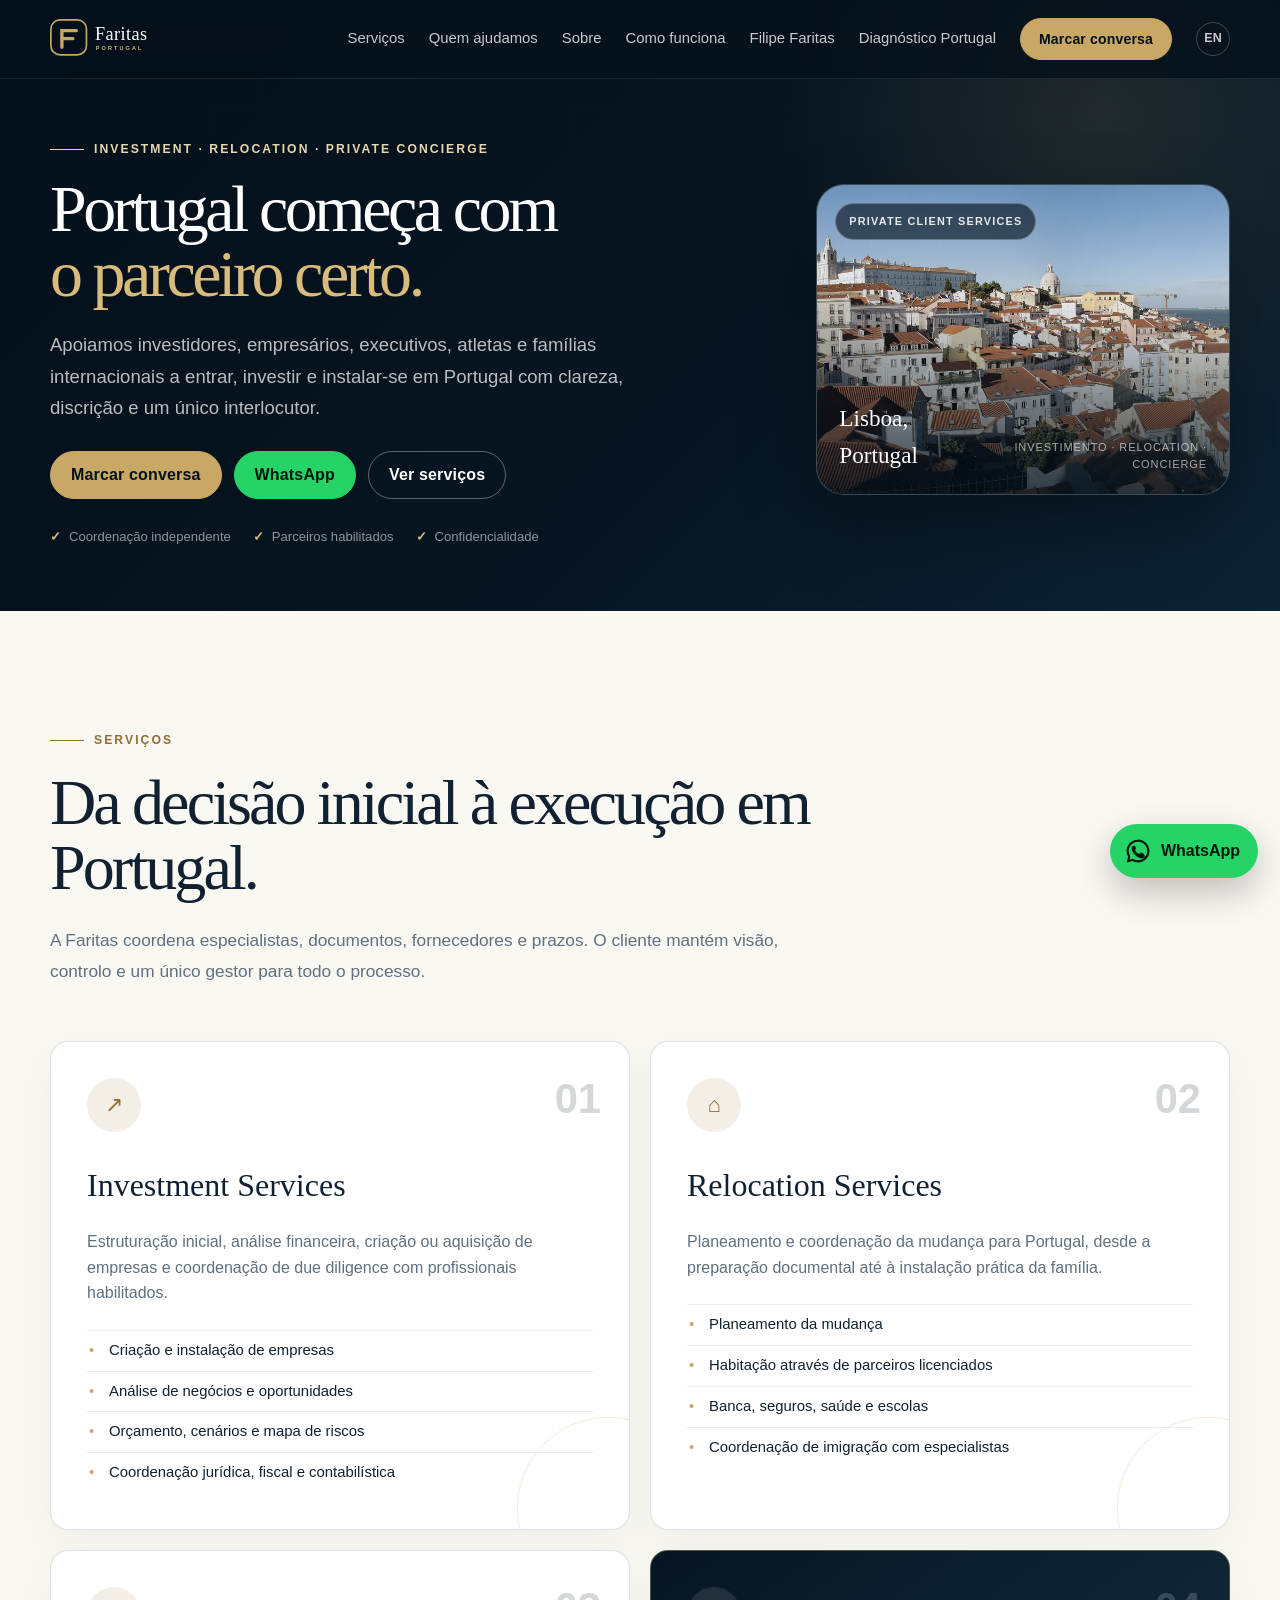
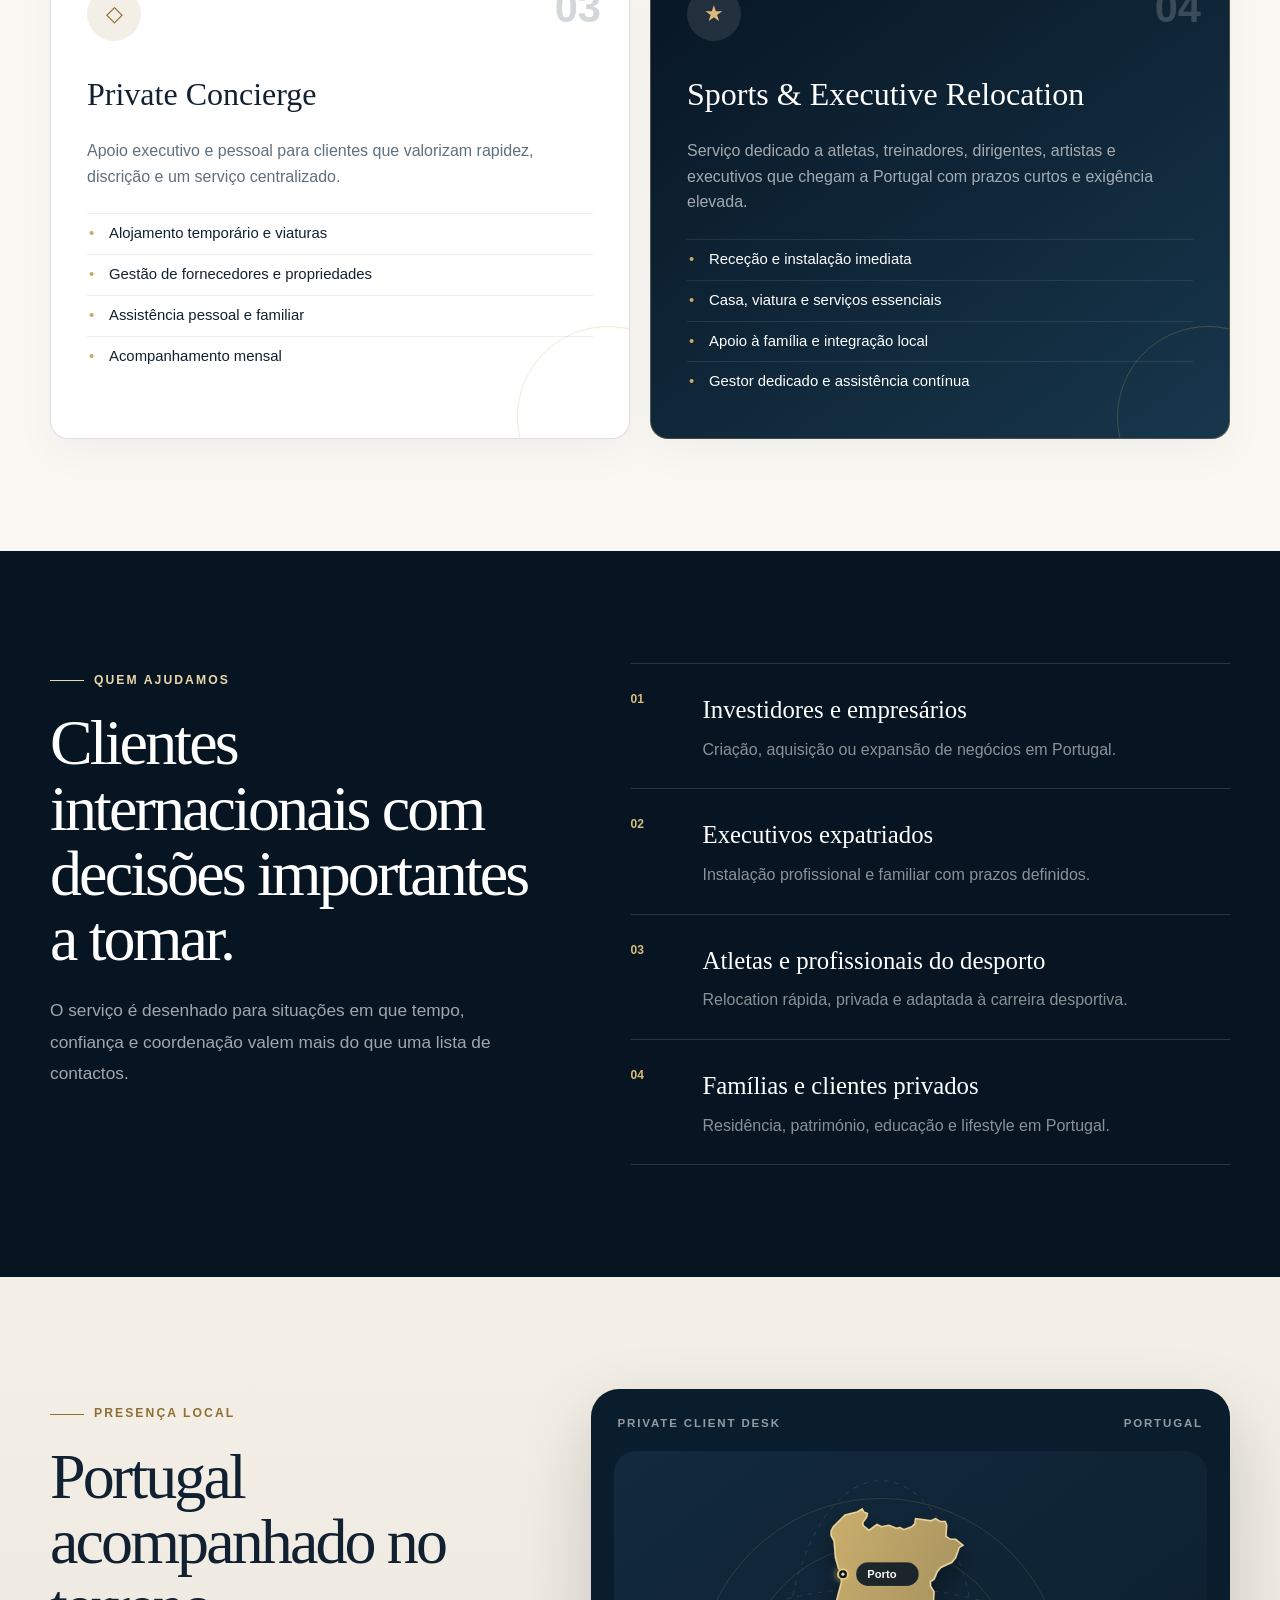
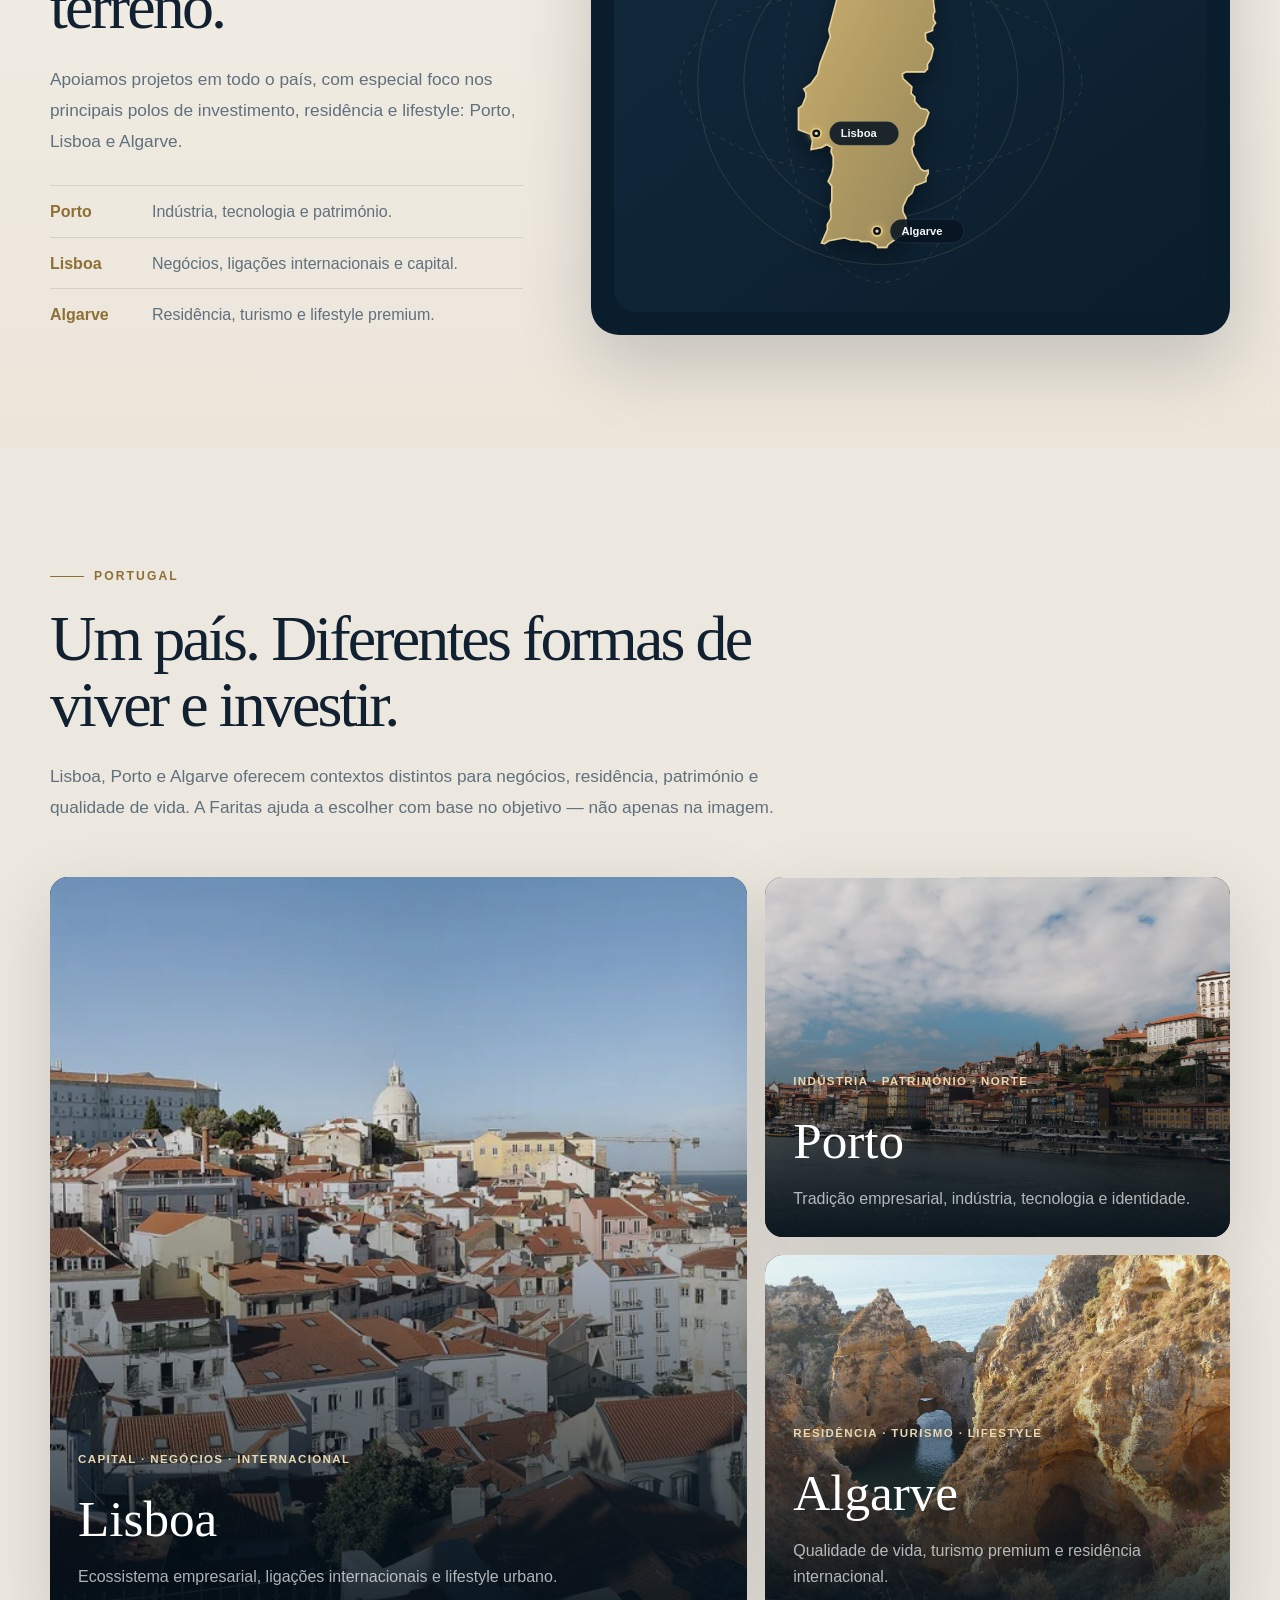
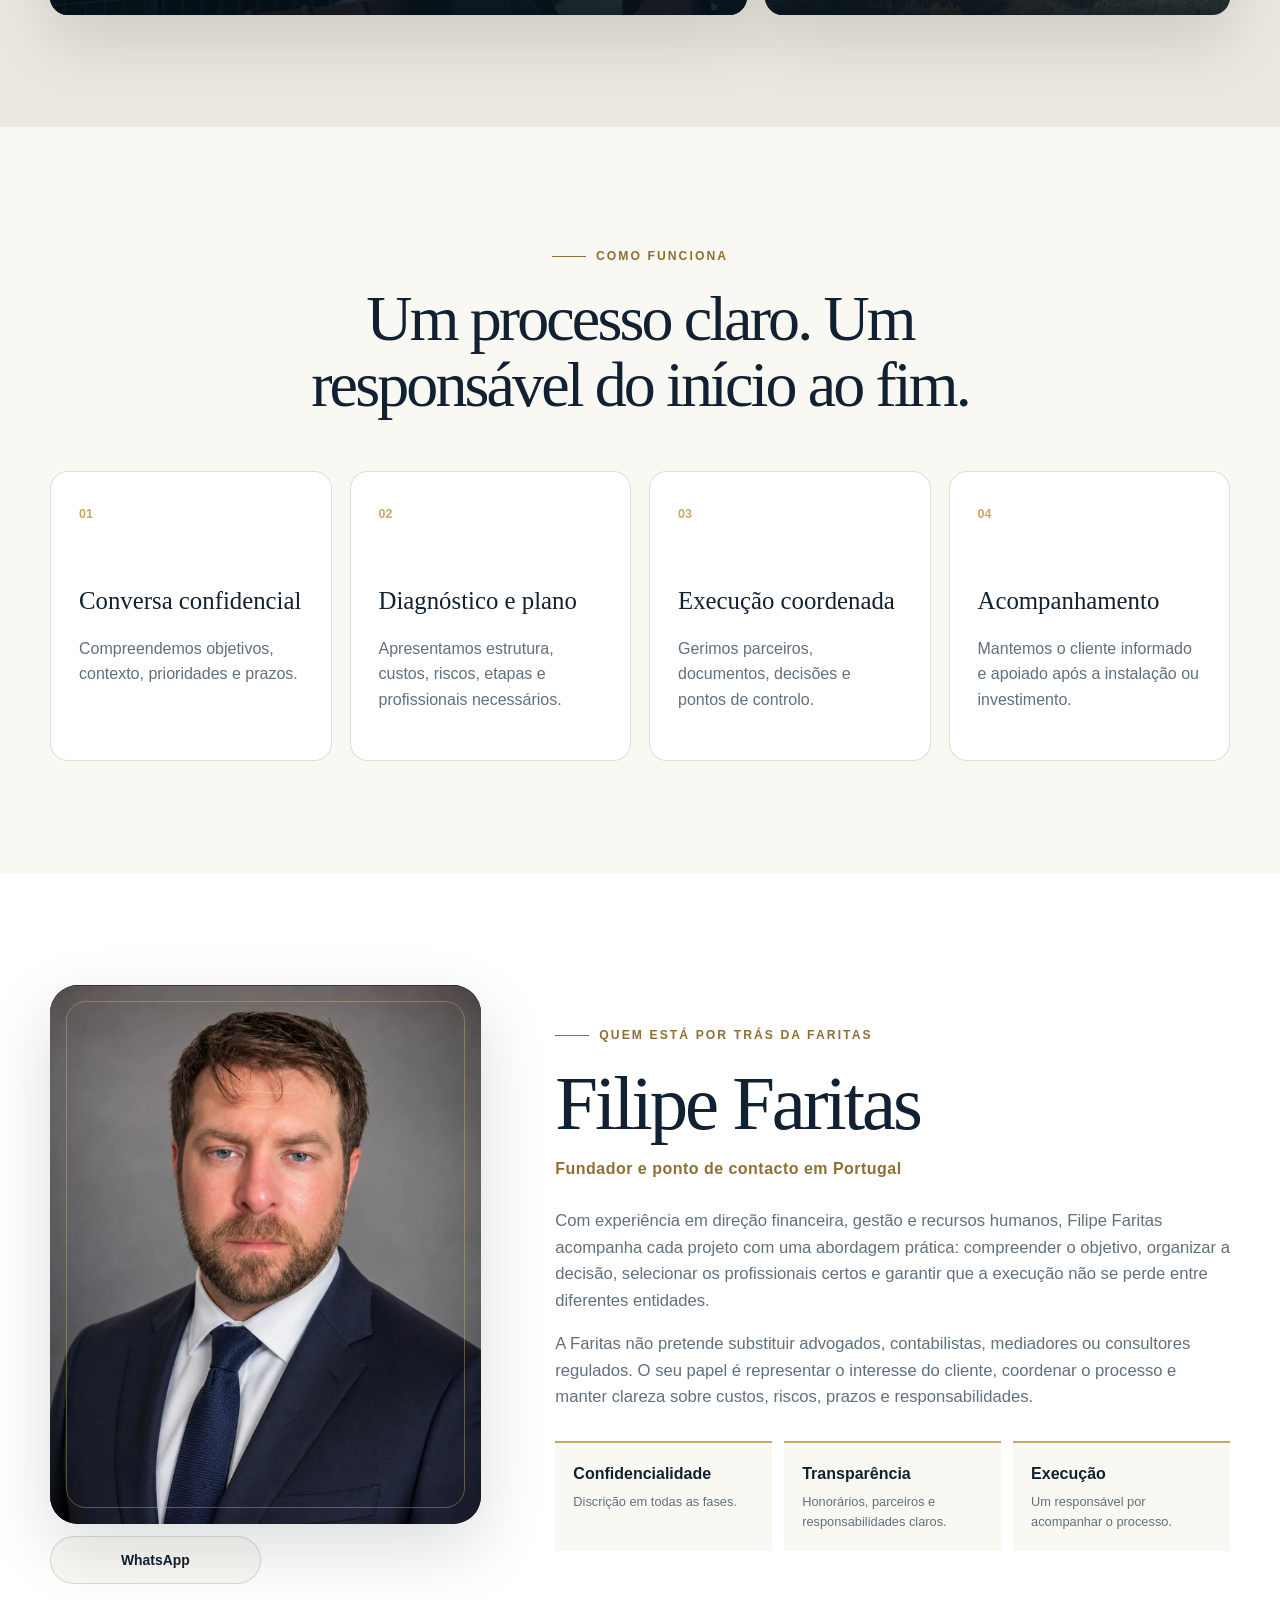
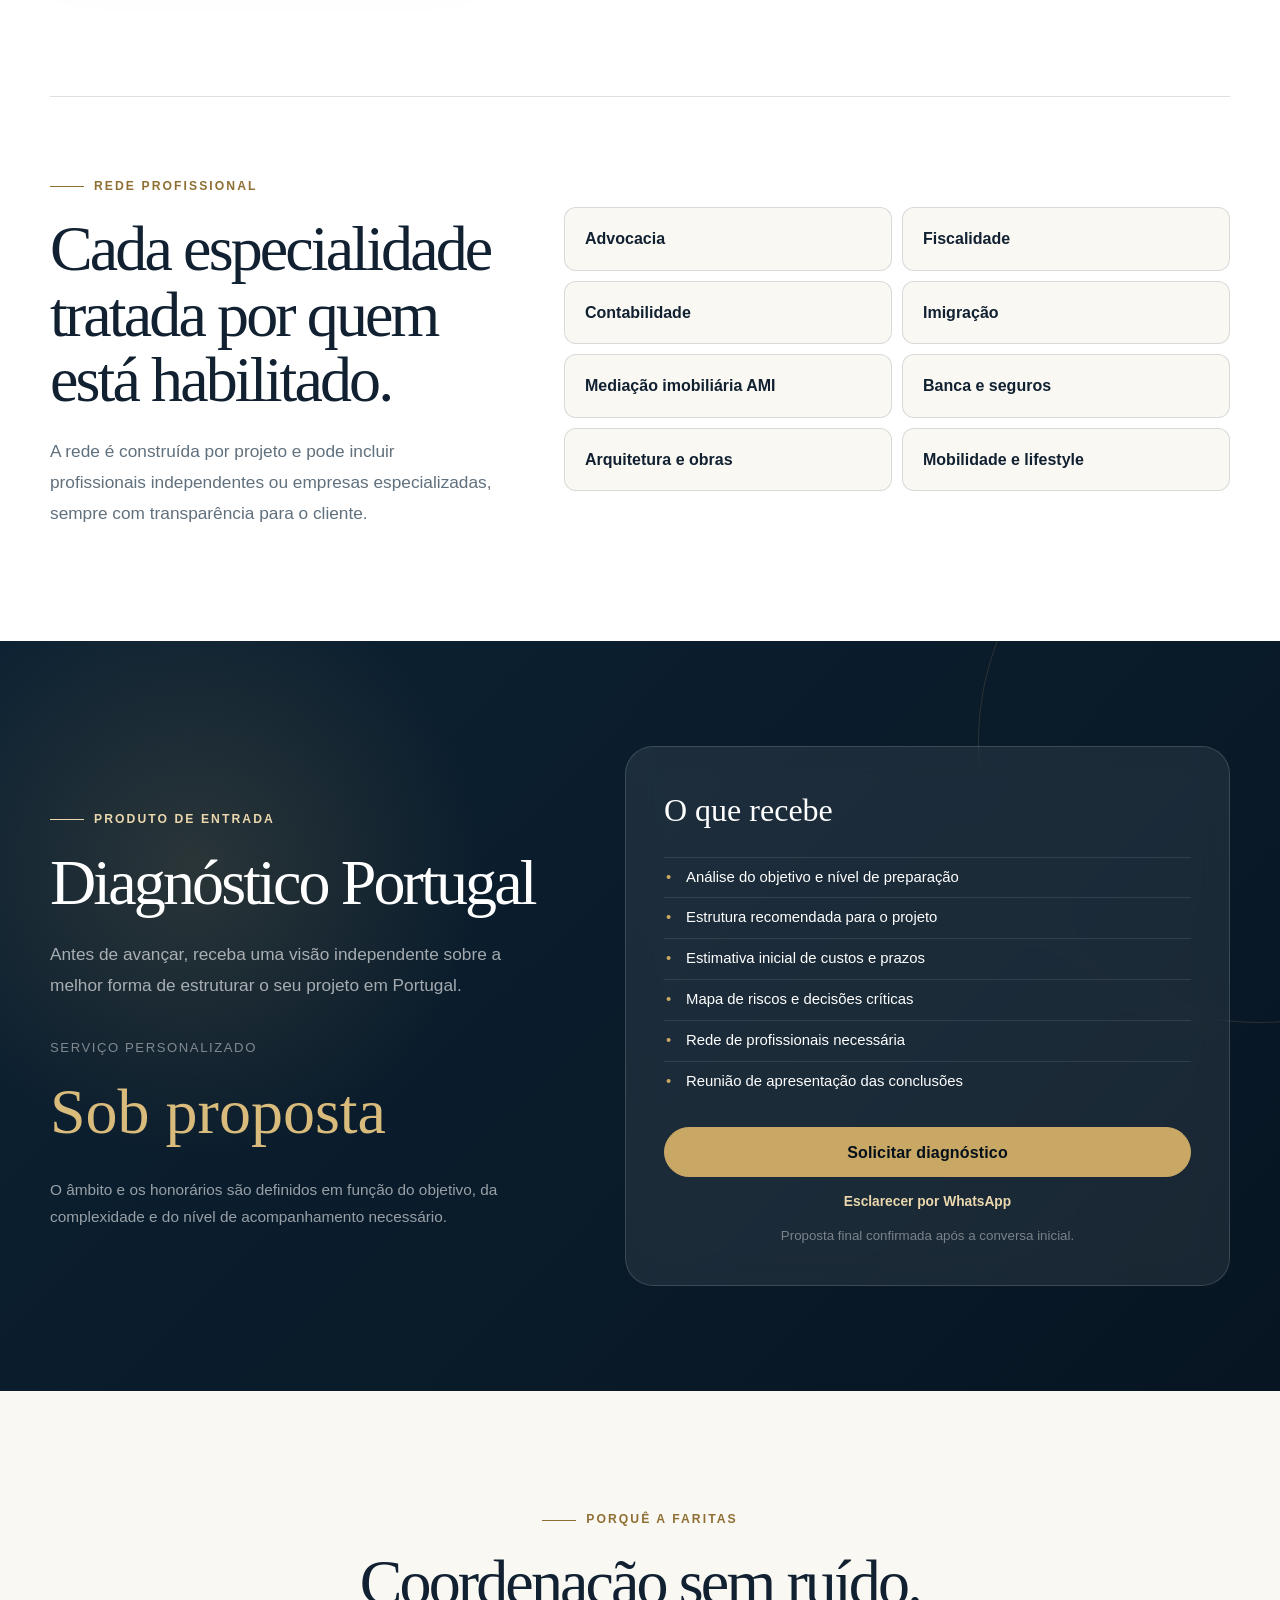
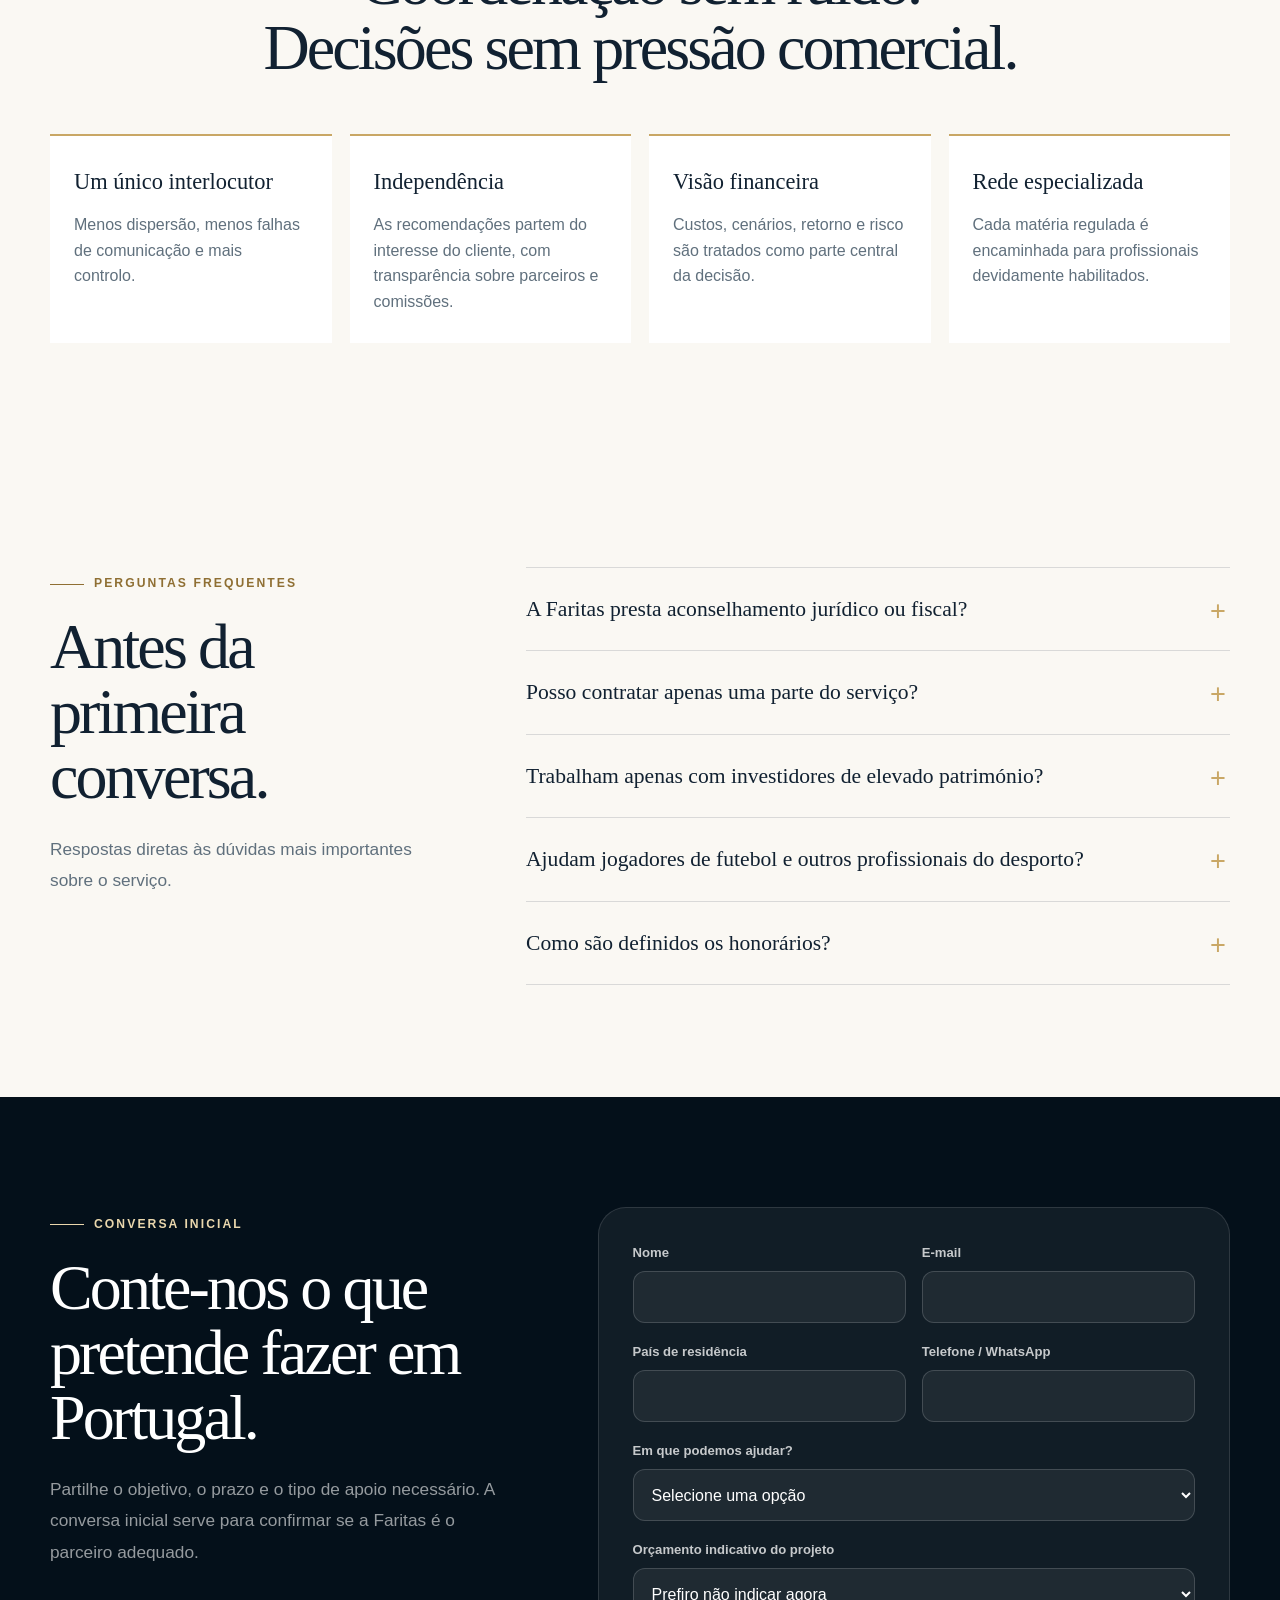
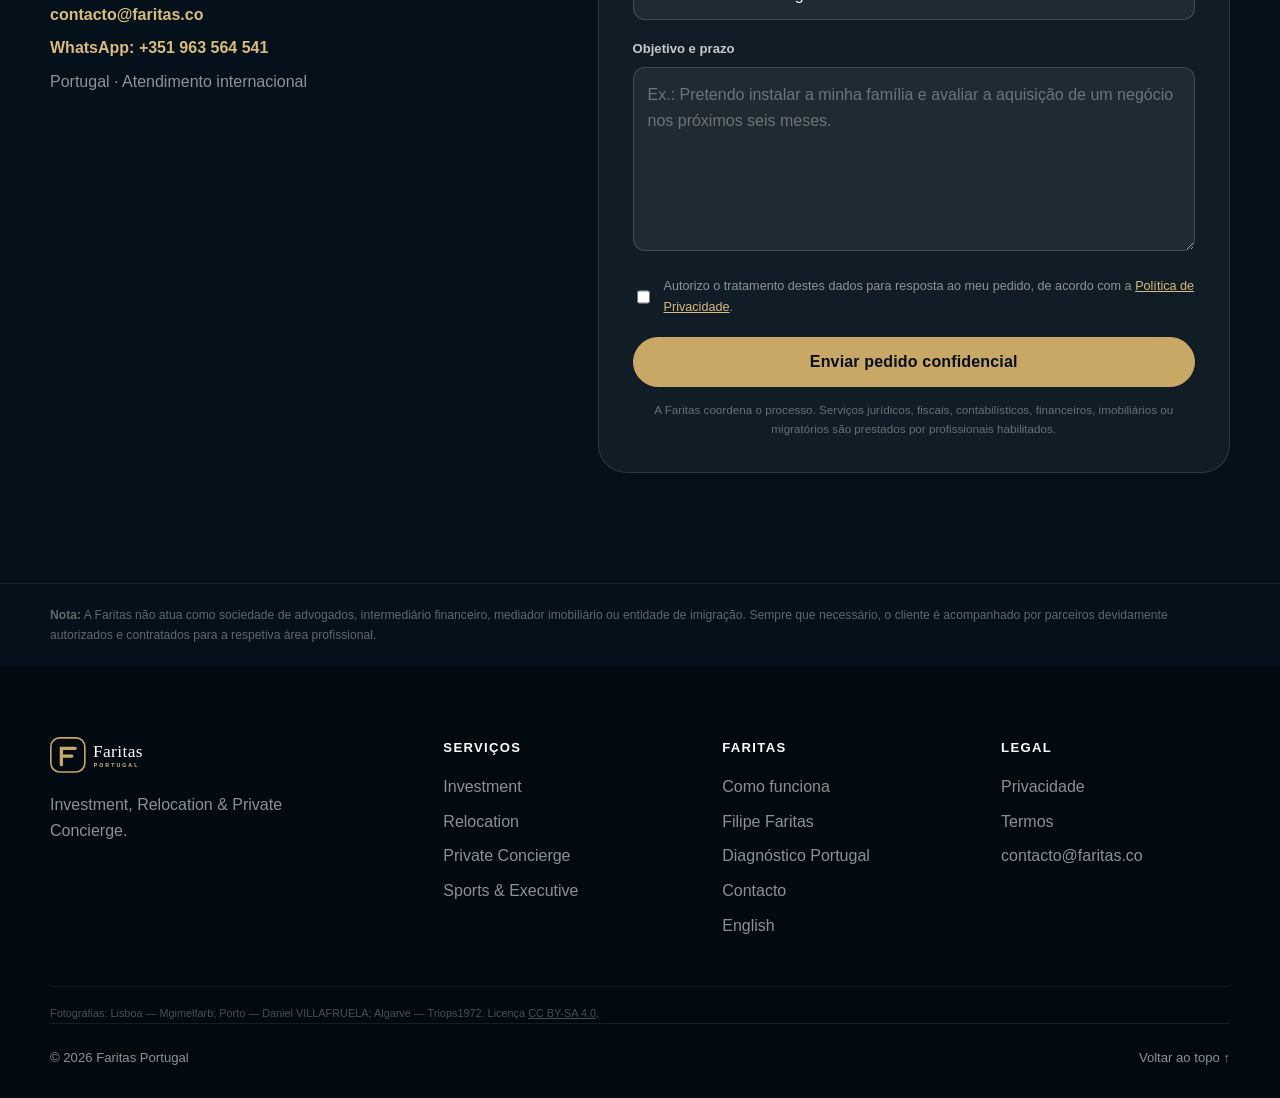
==== commit a7c8c91e: "Add files via upload" ====
--- a/index.html
+++ b/index.html
@@ -72,67 +72,42 @@
 </header>
 <main id="conteudo">
 <section class="hero">
-<div aria-hidden="true" class="hero-photo"></div>
-<div class="hero-glow hero-glow-one"></div>
-<div class="hero-glow hero-glow-two"></div>
-<div class="container hero-grid">
-<div class="hero-copy">
-<span class="eyebrow">Investment · Relocation · Private Concierge</span>
-<h1>
-            Portugal começa com
-            <span>o parceiro certo.</span>
-</h1>
-<p class="hero-lead">
-            Apoiamos investidores, empresários, executivos, atletas e famílias
-            internacionais a entrar, investir e instalar-se em Portugal com
-            clareza, discrição e um único interlocutor.
-          </p>
-<div class="hero-actions">
-<a class="button" href="#contacto">Marcar conversa confidencial</a>
-<a class="button button-whatsapp" href="https://wa.me/351963564541?text=Ol%C3%A1%20Filipe%2C%20gostaria%20de%20falar%20sobre%20um%20projeto%20em%20Portugal." rel="noopener noreferrer" target="_blank">Falar por WhatsApp</a>
-<a class="button button-secondary" href="#servicos">Conhecer os serviços</a>
-</div>
-<div aria-label="Princípios do serviço" class="trust-strip">
-<span>Coordenação independente</span>
-<span>Rede de parceiros habilitados</span>
-<span>Confidencialidade</span>
-</div>
-</div>
-<aside aria-label="Visão geral do serviço" class="hero-panel">
-<div class="panel-topline">
-<span>PRIVATE CLIENT DESK</span>
-<span>PORTUGAL</span>
-</div>
-<div class="panel-map">
-<div class="map-orbit orbit-one"></div>
-<div class="map-orbit orbit-two"></div>
-<div class="map-pin pin-lisbon"><span>Lisboa</span></div>
-<div class="map-pin pin-porto"><span>Porto</span></div>
-<div class="map-pin pin-algarve"><span>Algarve</span></div>
-<div aria-hidden="true" class="portugal-shape"></div>
-</div>
-<div class="panel-services">
-<div>
-<small>01</small>
-<strong>Investir</strong>
-<span>Analisar e executar</span>
-</div>
-<div>
-<small>02</small>
-<strong>Instalar</strong>
-<span>Relocation completa</span>
-</div>
-<div>
-<small>03</small>
-<strong>Acompanhar</strong>
-<span>Concierge contínuo</span>
-</div>
-</div>
-</aside>
-</div>
-<div class="hero-footer container">
-<p>Um único ponto de contacto. Todas as etapas coordenadas.</p>
-</div>
+  <div class="container hero-grid">
+    <div class="hero-copy">
+      <span class="eyebrow">Investment · Relocation · Private Concierge</span>
+      <h1>Portugal começa com <span>o parceiro certo.</span></h1>
+      <p class="hero-lead">
+        Apoiamos investidores, empresários, executivos, atletas e famílias
+        internacionais a entrar, investir e instalar-se em Portugal com
+        clareza, discrição e um único interlocutor.
+      </p>
+
+      <div class="hero-actions">
+        <a class="button" href="#contacto">Marcar conversa</a>
+        <a class="button button-whatsapp" href="https://wa.me/351963564541?text=Ol%C3%A1%20Filipe%2C%20gostaria%20de%20falar%20sobre%20um%20projeto%20em%20Portugal." rel="noopener noreferrer" target="_blank">WhatsApp</a>
+        <a class="button button-secondary" href="#servicos">Ver serviços</a>
+      </div>
+
+      <div class="trust-strip" aria-label="Princípios do serviço">
+        <span>Coordenação independente</span>
+        <span>Parceiros habilitados</span>
+        <span>Confidencialidade</span>
+      </div>
+    </div>
+
+    <figure class="hero-visual">
+      <picture>
+        <source srcset="lisboa.webp" type="image/webp">
+        <img src="lisboa.jpg" alt="Vista panorâmica de Lisboa e do rio Tejo" width="1800" height="578" fetchpriority="high">
+      </picture>
+      <div class="hero-visual-shade" aria-hidden="true"></div>
+      <span class="hero-visual-badge">Private Client Services</span>
+      <figcaption>
+        <strong>Lisboa, Portugal</strong>
+        <span>Investimento · Relocation · Concierge</span>
+      </figcaption>
+    </figure>
+  </div>
 </section>
 <section class="section section-light" id="servicos">
 <div class="container">
@@ -250,6 +225,31 @@
 </div>
 </div>
 </section>
+<section class="section map-section" id="cobertura">
+<div class="container map-section-grid">
+<div class="section-heading compact">
+<span class="eyebrow dark">Presença local</span>
+<h2>Portugal acompanhado no terreno.</h2>
+<p>
+Apoiamos projetos em todo o país, com especial foco nos principais polos
+de investimento, residência e lifestyle: Porto, Lisboa e Algarve.
+</p>
+<div class="map-highlights">
+<div><strong>Porto</strong><span>Indústria, tecnologia e património.</span></div>
+<div><strong>Lisboa</strong><span>Negócios, ligações internacionais e capital.</span></div>
+<div><strong>Algarve</strong><span>Residência, turismo e lifestyle premium.</span></div>
+</div>
+</div>
+<div class="map-card">
+<div class="map-card-topline">
+<span>Private Client Desk</span>
+<span>Portugal</span>
+</div>
+<img src="mapa-portugal.svg" alt="Mapa de Portugal com marcações no Porto, Lisboa e Algarve" loading="lazy"/>
+</div>
+</div>
+</section>
+
 <section class="section portugal-showcase" id="portugal">
 <div class="container">
 <div class="section-heading">
@@ -332,7 +332,10 @@
 <div class="container founder-grid">
 <div class="founder-media">
 <div class="founder-image-frame">
-<img alt="Filipe Faritas, fundador da Faritas Portugal" loading="lazy" src="filipe-faritas.svg"/>
+<picture>
+<source srcset="filipe-faritas.webp" type="image/webp"/>
+<img alt="Filipe Faritas, fundador da Faritas Portugal" loading="lazy" src="filipe-faritas.jpg" width="1200" height="1500"/>
+</picture>
 </div>
 <div class="founder-links">
 
@@ -393,9 +396,10 @@
             Antes de avançar, receba uma visão independente sobre a melhor forma
             de estruturar o seu projeto em Portugal.
           </p>
-<div class="diagnostic-price">
-<span>A partir de</span>
-<strong>€390</strong>
+<div class="diagnostic-price diagnostic-price-quote">
+<span>Serviço personalizado</span>
+<strong>Sob proposta</strong>
+<p>O âmbito e os honorários são definidos em função do objetivo, da complexidade e do nível de acompanhamento necessário.</p>
 </div>
 </div>
 <div class="diagnostic-card">
--- a/styles.css
+++ b/styles.css
@@ -1589,3 +1589,415 @@
     display: none;
   }
 }
+
+
+/* ===== Hero v4 — compacto, equilibrado e responsivo ===== */
+.hero {
+  position: relative;
+  min-height: auto;
+  overflow: hidden;
+  padding: 124px 0 56px;
+  color: var(--white);
+  background:
+    radial-gradient(circle at 86% 18%, rgba(201,167,101,.13), transparent 28%),
+    linear-gradient(135deg, #04101a 0%, #071522 58%, #0d2233 100%);
+}
+
+.hero::before {
+  content: "";
+  position: absolute;
+  inset: 0;
+  opacity: .14;
+  pointer-events: none;
+  background-image:
+    linear-gradient(rgba(255,255,255,.04) 1px, transparent 1px),
+    linear-gradient(90deg, rgba(255,255,255,.04) 1px, transparent 1px);
+  background-size: 52px 52px;
+  mask-image: linear-gradient(to bottom, #000, transparent 90%);
+}
+
+.hero-grid {
+  position: relative;
+  z-index: 2;
+  display: grid;
+  grid-template-columns: minmax(0, 1.25fr) minmax(360px, .75fr);
+  align-items: center;
+  gap: clamp(42px, 6vw, 82px);
+}
+
+.hero-copy {
+  max-width: 760px;
+  padding: 8px 0;
+}
+
+.hero .eyebrow {
+  margin-bottom: 18px;
+}
+
+.hero h1 {
+  max-width: 720px;
+  margin: 0;
+  font-family: Georgia, "Times New Roman", serif;
+  font-size: clamp(3.2rem, 5.15vw, 4.9rem);
+  font-weight: 400;
+  line-height: .98;
+  letter-spacing: -.052em;
+}
+
+.hero h1 span {
+  display: block;
+  color: var(--gold-400);
+}
+
+.hero-lead {
+  max-width: 650px;
+  margin: 23px 0 0;
+  color: rgba(255,255,255,.72);
+  font-size: clamp(1.02rem, 1.45vw, 1.22rem);
+  line-height: 1.68;
+}
+
+.hero-actions {
+  display: flex;
+  flex-wrap: wrap;
+  gap: 12px;
+  margin-top: 28px;
+}
+
+.hero-actions .button {
+  min-height: 48px;
+  padding-inline: 20px;
+}
+
+.trust-strip {
+  display: flex;
+  flex-wrap: wrap;
+  gap: 12px 22px;
+  margin-top: 27px;
+  color: rgba(255,255,255,.55);
+  font-size: .82rem;
+}
+
+.trust-strip span {
+  display: inline-flex;
+  align-items: center;
+  gap: 8px;
+}
+
+.trust-strip span::before {
+  content: "✓";
+  color: var(--gold-400);
+  font-weight: 900;
+}
+
+.hero-visual {
+  position: relative;
+  width: 100%;
+  max-width: 440px;
+  margin: 0;
+  justify-self: end;
+  overflow: hidden;
+  border: 1px solid rgba(255,255,255,.18);
+  border-radius: 28px;
+  background: #0d2233;
+  box-shadow: 0 30px 78px rgba(0,0,0,.30);
+}
+
+.hero-visual picture {
+  display: block;
+  width: 100%;
+  aspect-ratio: 4 / 3;
+}
+
+.hero-visual img {
+  display: block;
+  width: 100%;
+  height: 100%;
+  object-fit: cover;
+  object-position: 45% center;
+}
+
+.hero-visual-shade {
+  position: absolute;
+  inset: 0;
+  background: linear-gradient(180deg, rgba(4,16,26,.03) 36%, rgba(4,16,26,.82) 100%);
+  pointer-events: none;
+}
+
+.hero-visual-badge {
+  position: absolute;
+  top: 18px;
+  left: 18px;
+  padding: 9px 13px;
+  border: 1px solid rgba(255,255,255,.28);
+  border-radius: 999px;
+  background: rgba(4,16,26,.62);
+  color: rgba(255,255,255,.88);
+  backdrop-filter: blur(10px);
+  font-size: .68rem;
+  font-weight: 800;
+  letter-spacing: .11em;
+  text-transform: uppercase;
+}
+
+.hero-visual figcaption {
+  position: absolute;
+  right: 22px;
+  bottom: 20px;
+  left: 22px;
+  z-index: 2;
+  display: flex;
+  align-items: end;
+  justify-content: space-between;
+  gap: 18px;
+  color: var(--white);
+}
+
+.hero-visual figcaption strong {
+  font-family: Georgia, "Times New Roman", serif;
+  font-size: 1.45rem;
+  font-weight: 400;
+}
+
+.hero-visual figcaption span {
+  color: rgba(255,255,255,.62);
+  font-size: .69rem;
+  letter-spacing: .08em;
+  text-align: right;
+  text-transform: uppercase;
+}
+
+/* Elementos da versão antiga da hero ficam desativados caso permaneçam em cache. */
+.hero-photo,
+.hero-glow,
+.hero-panel,
+.hero-footer {
+  display: none !important;
+}
+
+@media (max-width: 1080px) {
+  .hero {
+    padding: 118px 0 52px;
+  }
+
+  .hero-grid {
+    grid-template-columns: minmax(0, 1.12fr) minmax(330px, .72fr);
+    gap: 42px;
+  }
+
+  .hero h1 {
+    font-size: clamp(3rem, 6vw, 4.45rem);
+  }
+
+  .hero-visual {
+    max-width: 400px;
+  }
+}
+
+@media (max-width: 860px) {
+  .hero {
+    padding: 116px 0 58px;
+  }
+
+  .hero-grid {
+    grid-template-columns: 1fr;
+    gap: 38px;
+  }
+
+  .hero-copy {
+    max-width: 760px;
+  }
+
+  .hero-visual {
+    width: min(100%, 620px);
+    max-width: none;
+    justify-self: start;
+  }
+
+  .hero-visual img {
+    aspect-ratio: 16 / 9;
+  }
+}
+
+@media (max-width: 660px) {
+  .hero {
+    padding: 104px 0 48px;
+  }
+
+  .hero h1 {
+    font-size: clamp(2.75rem, 13.5vw, 4rem);
+    line-height: 1;
+  }
+
+  .hero-lead {
+    margin-top: 18px;
+    font-size: 1rem;
+    line-height: 1.6;
+  }
+
+  .hero-actions {
+    display: grid;
+    margin-top: 24px;
+  }
+
+  .hero-actions .button {
+    width: 100%;
+  }
+
+  .trust-strip {
+    display: grid;
+    gap: 8px;
+    margin-top: 22px;
+  }
+
+  .hero-visual {
+    border-radius: 20px;
+  }
+
+  .hero-visual img {
+    aspect-ratio: 4 / 3;
+  }
+
+  .hero-visual-badge {
+    top: 13px;
+    left: 13px;
+    font-size: .6rem;
+  }
+
+  .hero-visual figcaption {
+    right: 16px;
+    bottom: 14px;
+    left: 16px;
+    display: block;
+  }
+
+  .hero-visual figcaption strong,
+  .hero-visual figcaption span {
+    display: block;
+    text-align: left;
+  }
+
+  .hero-visual figcaption span {
+    margin-top: 3px;
+  }
+}
+
+
+/* ===== Mapa fiel de Portugal e ajustes finais ===== */
+.map-section {
+  background: linear-gradient(180deg, #f4f0e8 0%, #ebe5da 100%);
+}
+
+.map-section-grid {
+  display: grid;
+  grid-template-columns: .85fr 1.15fr;
+  gap: 68px;
+  align-items: center;
+}
+
+.map-card {
+  overflow: hidden;
+  padding: 22px;
+  border: 1px solid rgba(17, 33, 49, .12);
+  border-radius: 28px;
+  background: #0a1d2c;
+  box-shadow: 0 28px 72px rgba(4, 16, 26, .18);
+}
+
+.map-card-topline {
+  display: flex;
+  justify-content: space-between;
+  gap: 20px;
+  padding: 2px 4px 18px;
+  color: rgba(255,255,255,.56);
+  font-size: .72rem;
+  font-weight: 800;
+  letter-spacing: .16em;
+  text-transform: uppercase;
+}
+
+.map-card img {
+  display: block;
+  width: 100%;
+  height: auto;
+  border-radius: 20px;
+}
+
+.map-highlights {
+  display: grid;
+  gap: 12px;
+  margin-top: 28px;
+}
+
+.map-highlights > div {
+  display: grid;
+  grid-template-columns: 88px 1fr;
+  gap: 14px;
+  align-items: baseline;
+  padding-top: 13px;
+  border-top: 1px solid rgba(17,33,49,.12);
+}
+
+.map-highlights strong {
+  color: #8f6f33;
+}
+
+.map-highlights span {
+  color: var(--muted);
+}
+
+.founder-image-frame picture {
+  display: block;
+  width: 100%;
+  height: 100%;
+}
+
+.founder-image-frame picture img {
+  width: 100%;
+  height: 100%;
+  object-fit: cover;
+  object-position: center 18%;
+}
+
+.diagnostic-price-quote {
+  max-width: 520px;
+}
+
+.diagnostic-price-quote strong {
+  font-size: clamp(2.2rem, 5vw, 4rem);
+}
+
+.diagnostic-price-quote p {
+  max-width: 500px;
+  margin: 14px 0 0;
+  color: rgba(255,255,255,.58);
+  font-size: .96rem;
+  line-height: 1.7;
+}
+
+@media (max-width: 900px) {
+  .map-section-grid {
+    grid-template-columns: 1fr;
+    gap: 42px;
+  }
+
+  .map-card {
+    max-width: 720px;
+  }
+}
+
+@media (max-width: 660px) {
+  .map-card {
+    padding: 14px;
+    border-radius: 20px;
+  }
+
+  .map-card-topline {
+    font-size: .62rem;
+  }
+
+  .map-highlights > div {
+    grid-template-columns: 1fr;
+    gap: 2px;
+  }
+}
